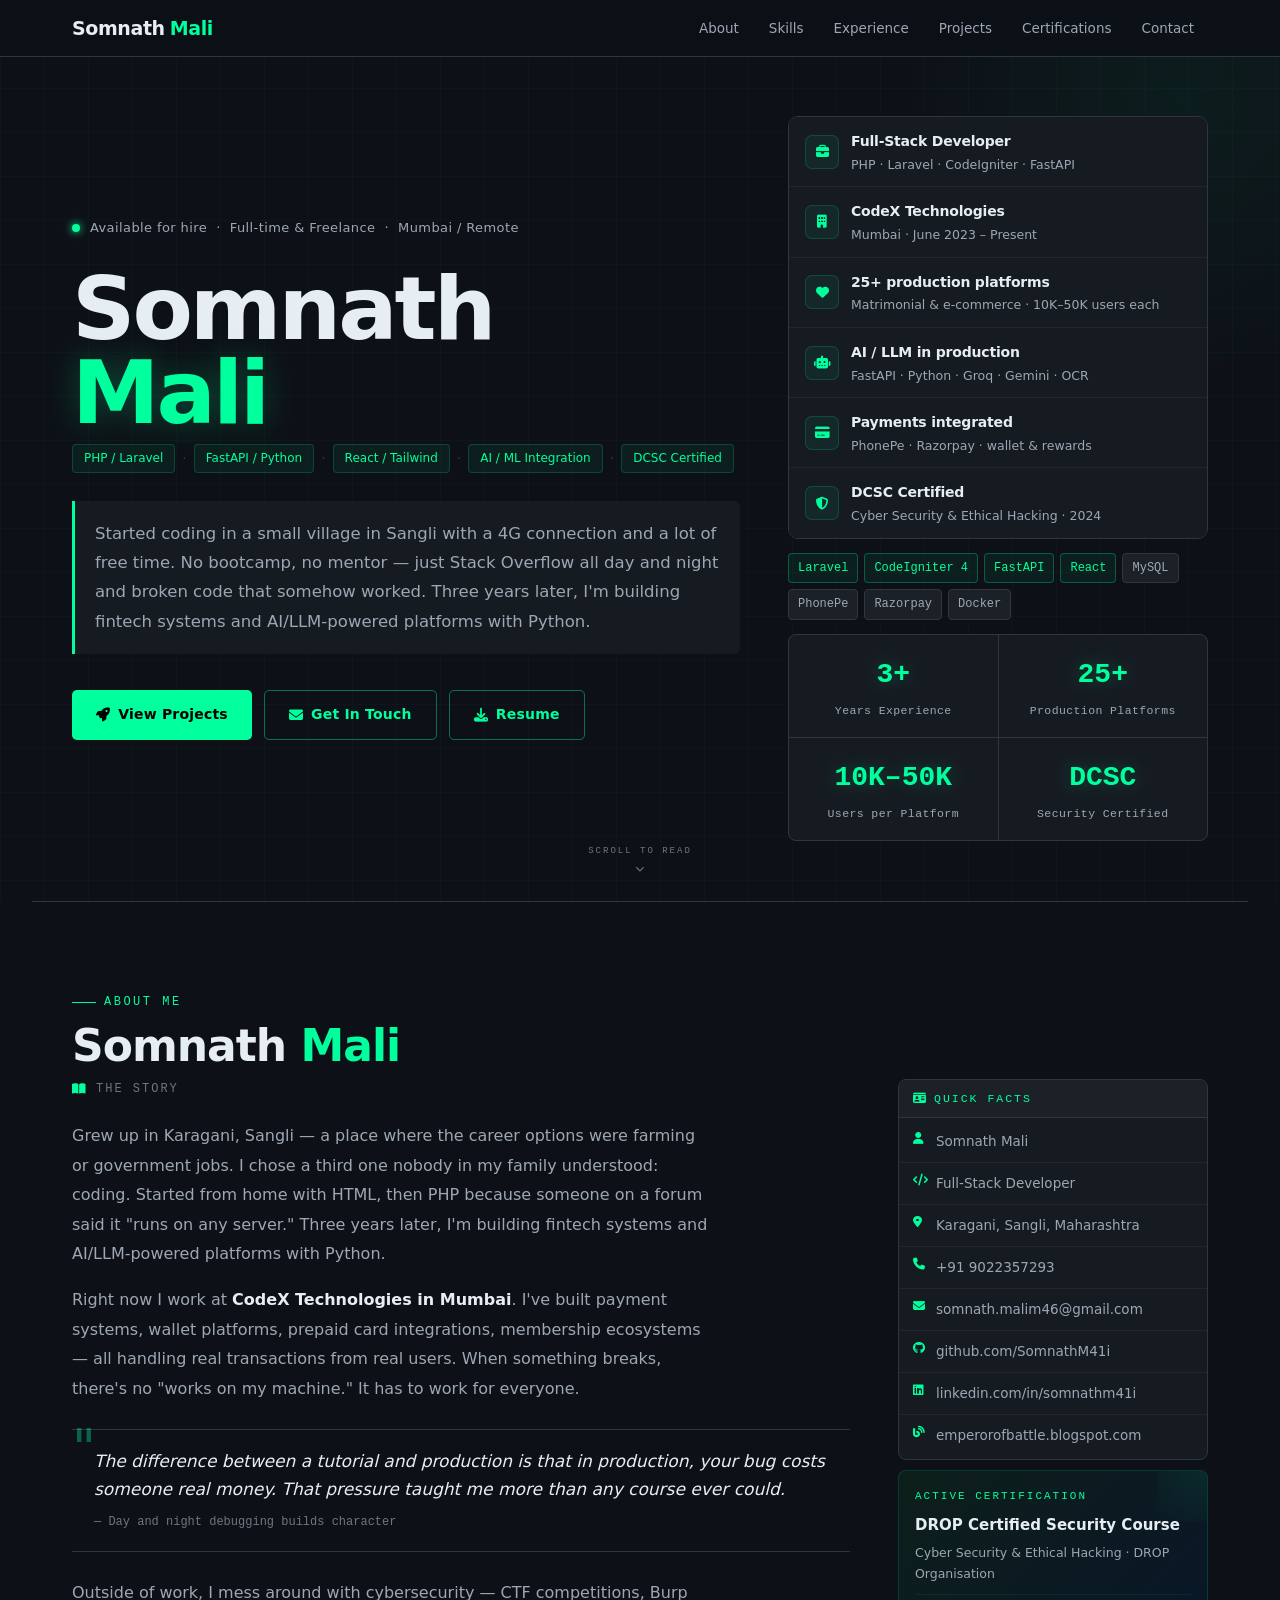
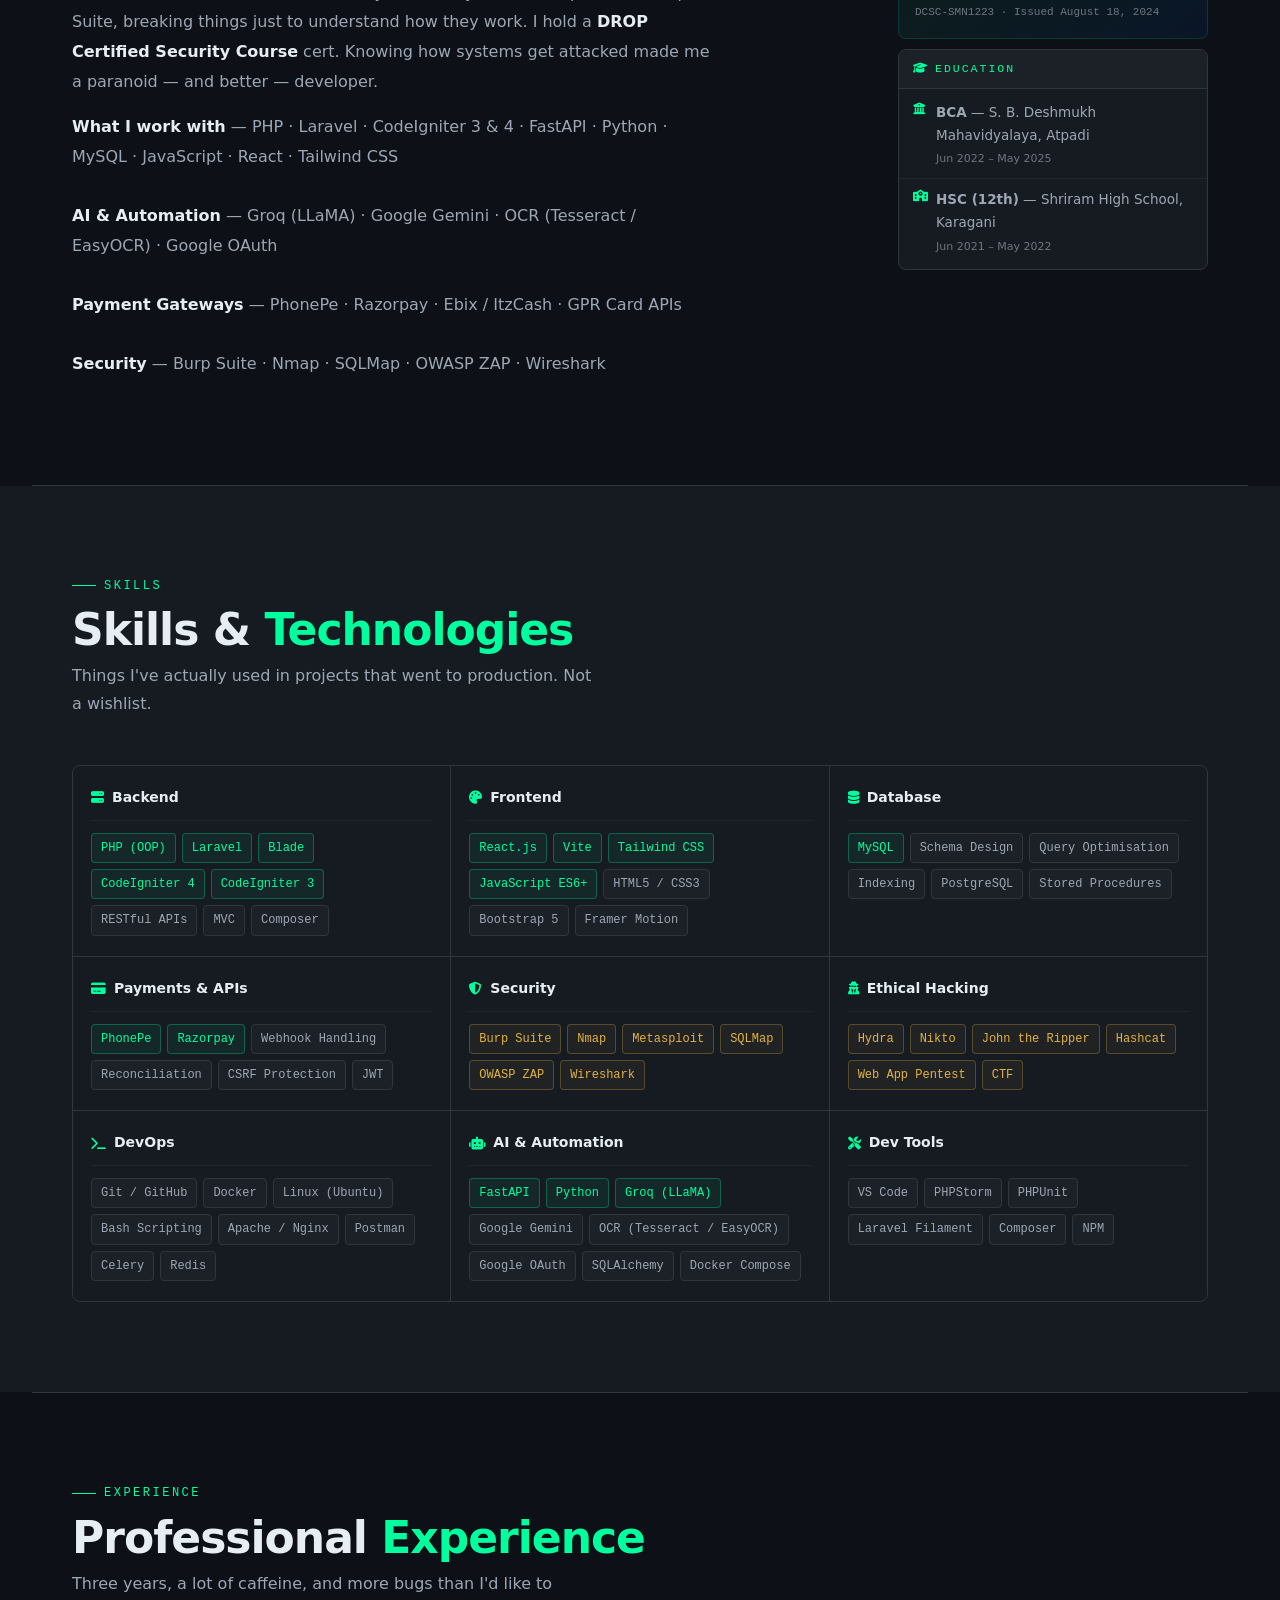
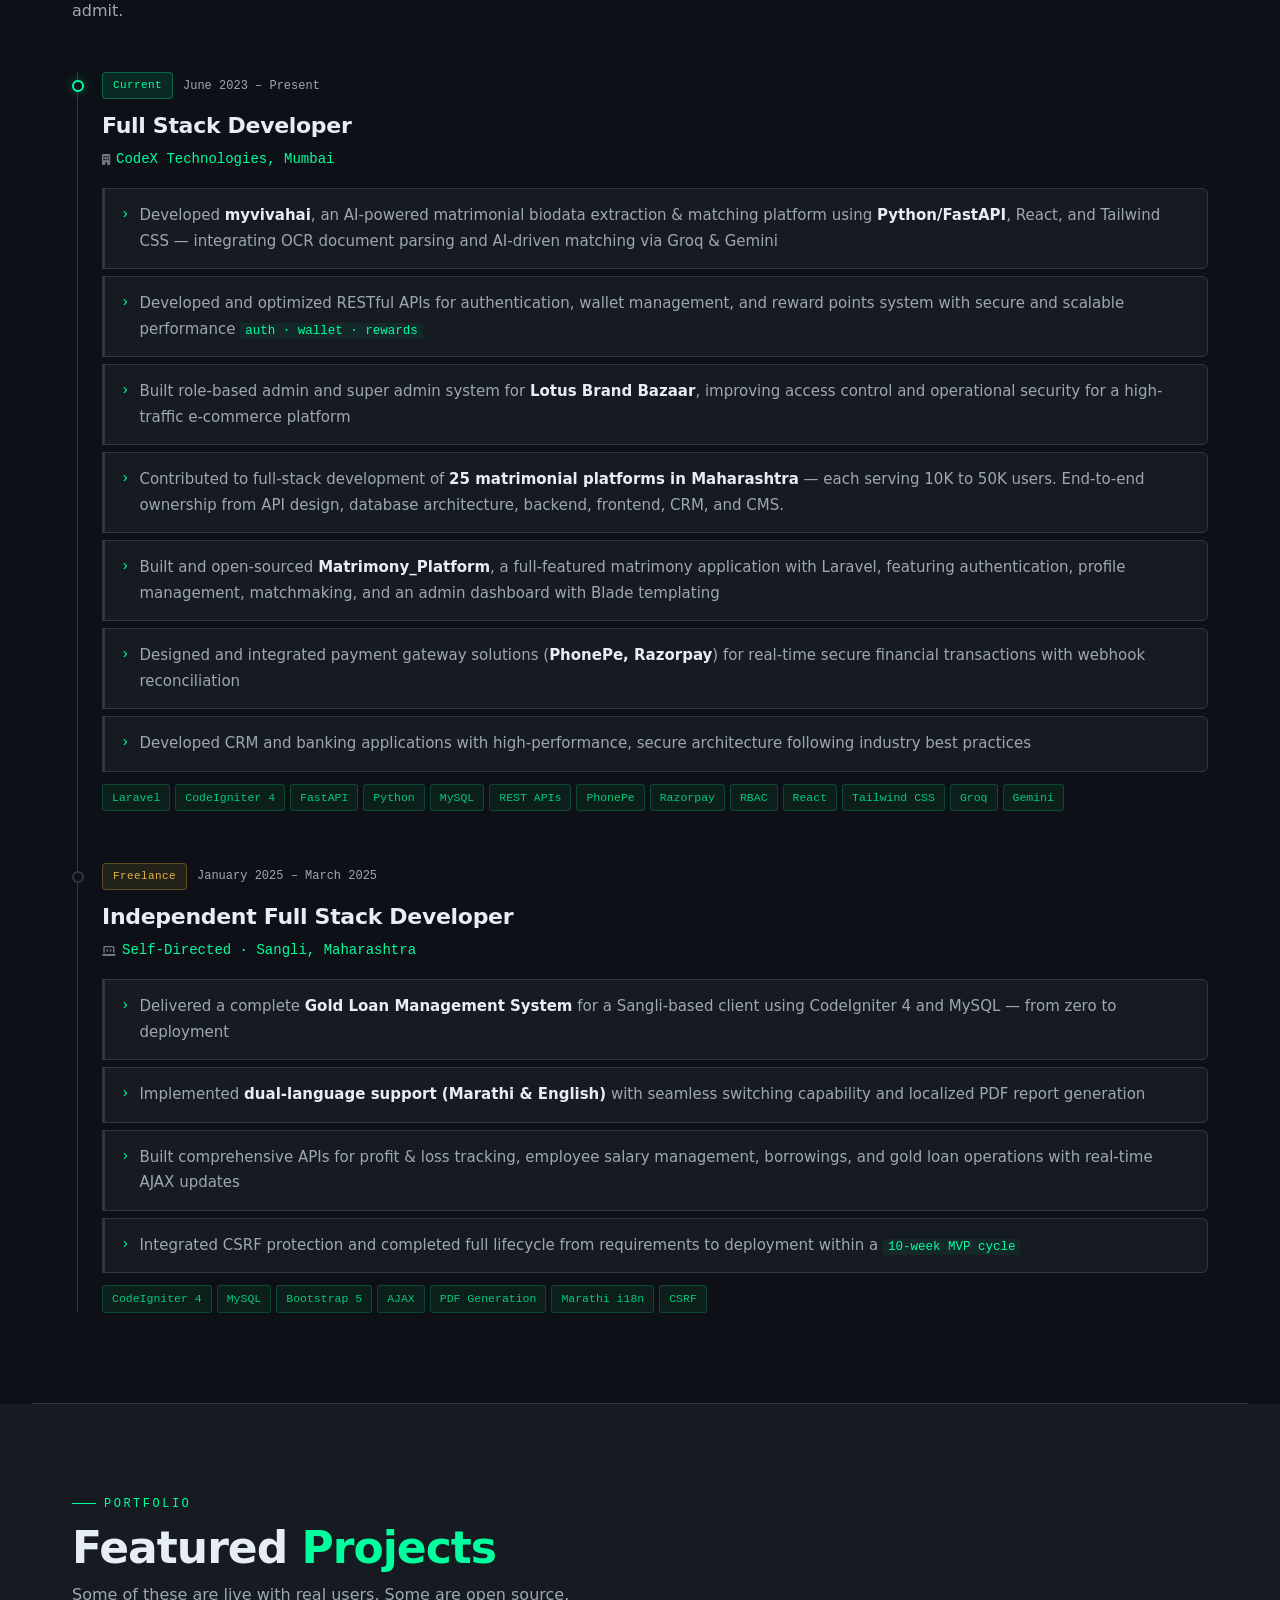
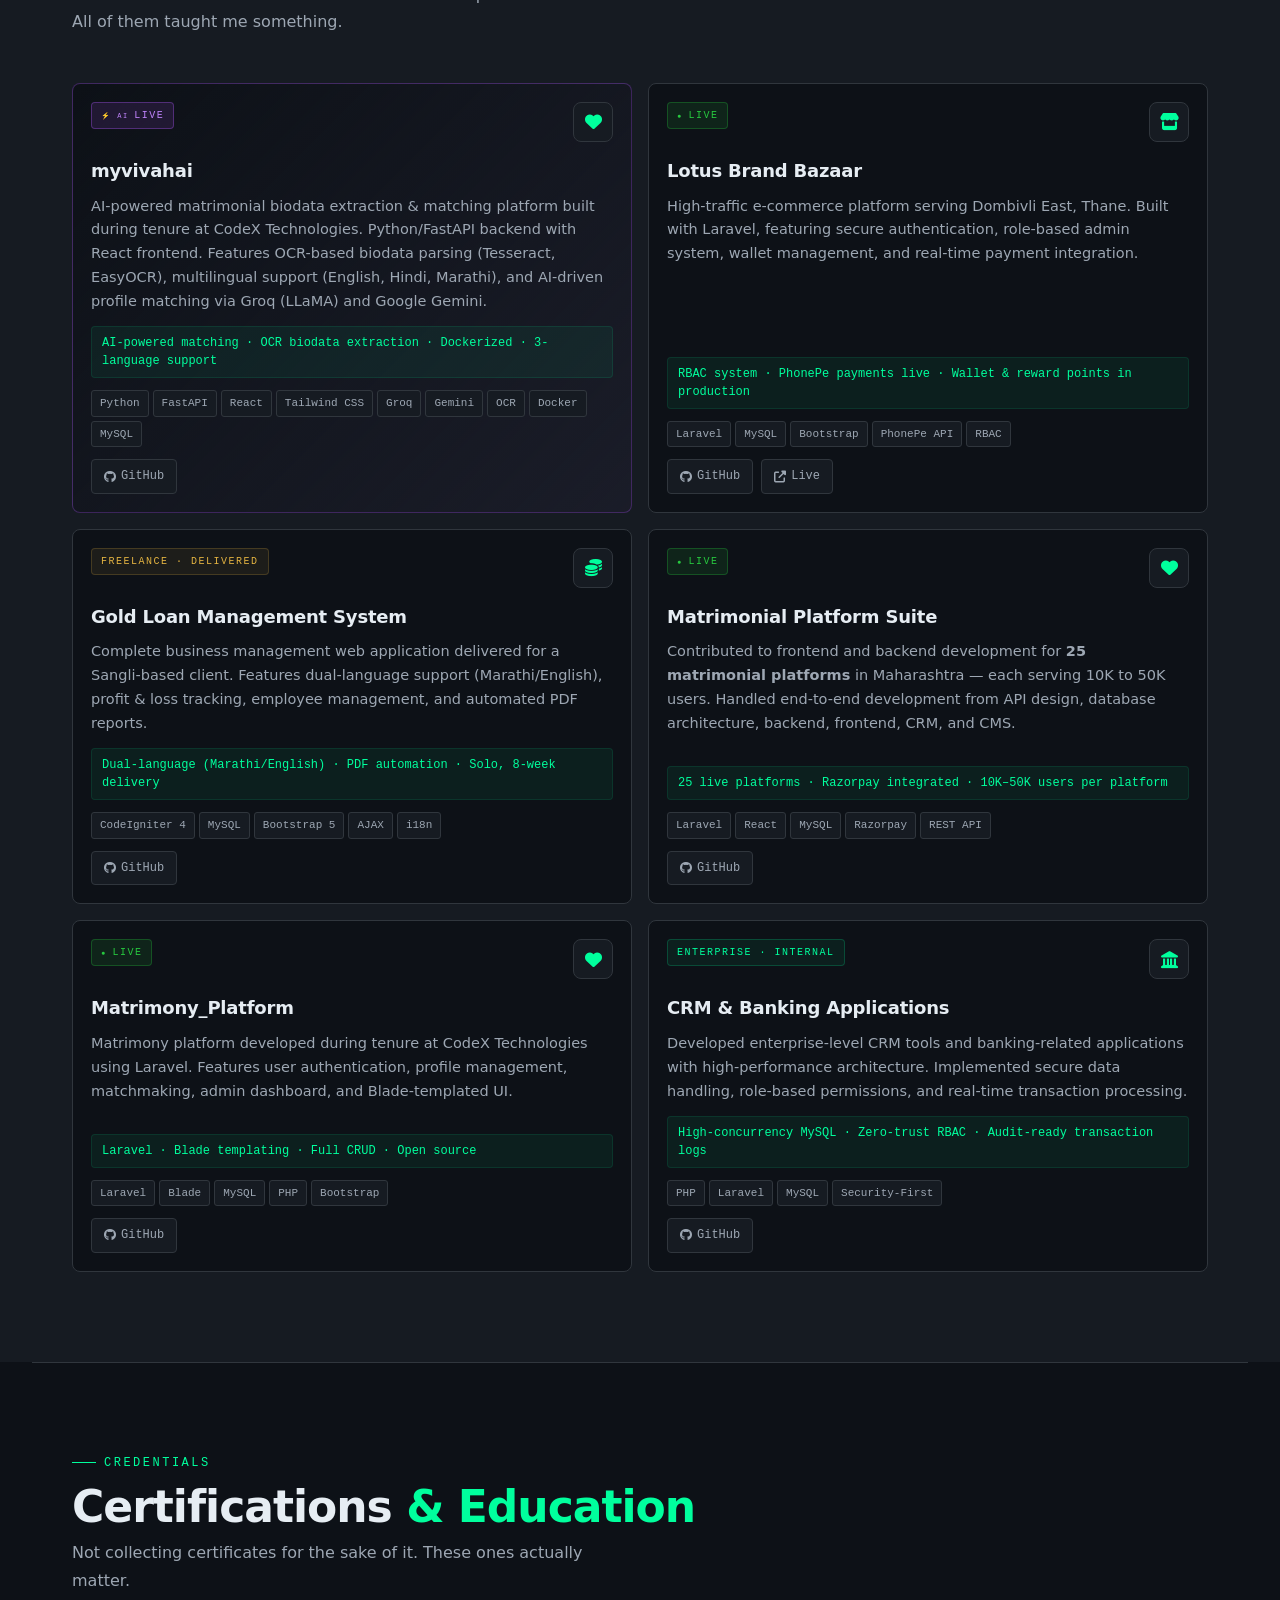
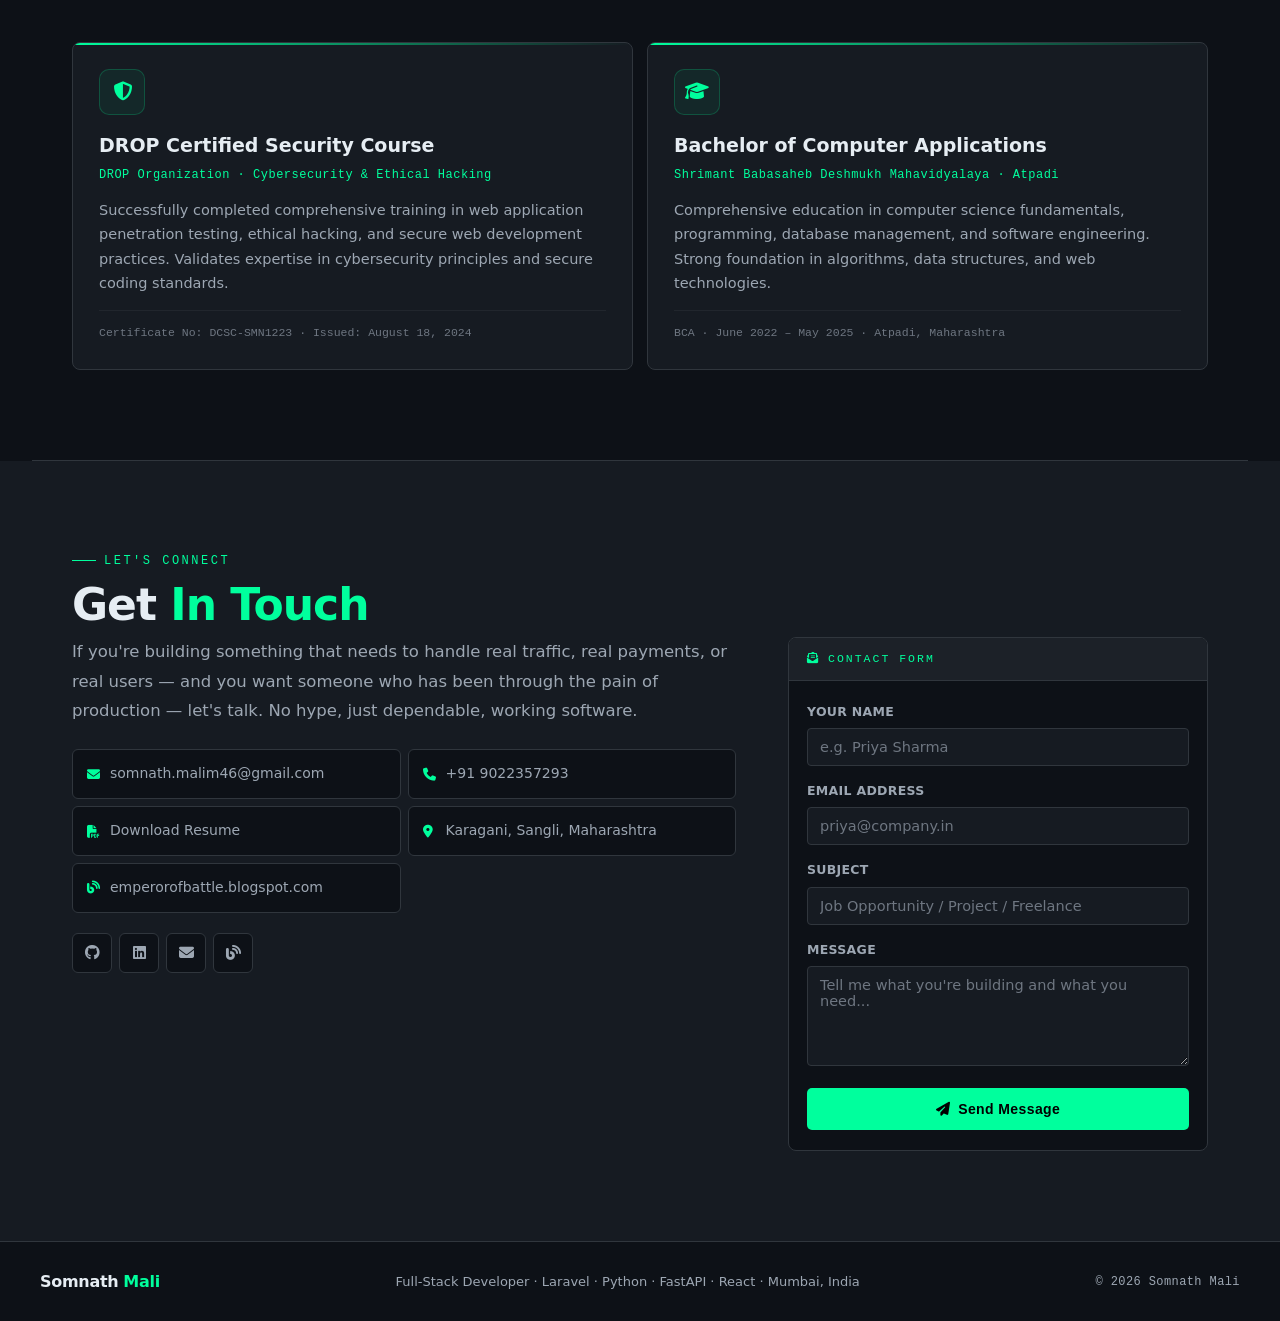
==== index.html @ f93675ff "professional redesign: modern dark portfolio, readable type + contrast, de-terminalized hero, a11y +" ====
<!DOCTYPE html>
<html lang="en">
<head>
<meta charset="UTF-8">
<meta name="viewport" content="width=device-width, initial-scale=1.0">
<script>document.documentElement.classList.add('js');</script>
<title>Somnath Mali | Full Stack Developer</title>
<meta name="theme-color" content="#00ff9d">
<meta name="description" content="Portfolio of Somnath Mali — Full-Stack Developer specializing in PHP, Laravel, CodeIgniter, FastAPI, Python, React, AI/LLM Integration, and Cybersecurity.">
<meta name="keywords" content="Somnath Mali, Full Stack Developer, PHP, Laravel, CodeIgniter, FastAPI, Python, React, Fintech, Cybersecurity">
<meta name="author" content="Somnath Mali">
<link rel="canonical" href="https://somnathm41i-portfolio.vercel.app/">
<link rel="icon" href="data:image/svg+xml,%3Csvg xmlns='http://www.w3.org/2000/svg' viewBox='0 0 100 100'%3E%3Crect width='100' height='100' fill='%2300ff9d'/%3E%3Ctext x='50' y='72' font-family='Courier New,monospace' font-size='62' font-weight='800' text-anchor='middle' fill='%23000'%3ESM%3C/text%3E%3C/svg%3E">
<meta property="og:type" content="website">
<meta property="og:url" content="https://somnathm41i-portfolio.vercel.app/">
<meta property="og:title" content="Somnath Mali — Full-Stack Developer">
<meta property="og:description" content="Full-Stack Developer building production fintech systems, payment platforms, and AI/LLM-powered products. PHP · Laravel · CodeIgniter · FastAPI · React · Cybersecurity (DCSC Certified).">
<meta property="og:image" content="https://somnathm41i-portfolio.vercel.app/og-image.png">
<meta name="twitter:card" content="summary_large_image">
<meta name="twitter:title" content="Somnath Mali — Full-Stack Developer">
<meta name="twitter:description" content="Full-Stack Developer building production fintech systems, payment platforms, and AI/LLM-powered products. PHP · Laravel · CodeIgniter · FastAPI · React · Cybersecurity (DCSC Certified).">
<meta name="twitter:image" content="https://somnathm41i-portfolio.vercel.app/og-image.png">
<link href="https://cdnjs.cloudflare.com/ajax/libs/font-awesome/6.4.0/css/all.min.css" rel="stylesheet">
<link rel="stylesheet" href="css/style.css">
<link rel="stylesheet" href="css/responsive.css">
</head>
<body>

<nav>
  <div class="nav-inner">
    <a class="brand-logo" href="#home">Somnath <span class="brand-accent">Mali</span></a>
    <button class="hamburger" id="hamburger" aria-label="Toggle navigation"><span></span><span></span><span></span></button>
    <ul class="nav-links" id="navLinks">
      <li><a href="#about">About</a></li>
      <li><a href="#skills">Skills</a></li>
      <li><a href="#experience">Experience</a></li>
      <li><a href="#projects">Projects</a></li>
      <li><a href="#certifications">Certifications</a></li>
      <li><a href="#contact">Contact</a></li>
    </ul>
  </div>
</nav>

<section class="hero" id="home">
  <div class="hero-grid">
    <div>
      <div class="hero-status">
        <div class="status-dot"></div>
        <span class="status-text">Available for hire &nbsp;·&nbsp; Full-time & Freelance &nbsp;·&nbsp; Mumbai / Remote</span>
      </div>
      <h1 class="hero-name">
        <span class="first">Somnath</span><br>
        <span class="last">Mali</span>
      </h1>
      <div class="hero-role">
        <span class="tag">PHP / Laravel</span>
        <span class="sep">·</span>
        <span class="tag">FastAPI / Python</span>
        <span class="sep">·</span>
        <span class="tag">React / Tailwind</span>
        <span class="sep">·</span>
        <span class="tag">AI / ML Integration</span>
        <span class="sep">·</span>
        <span class="tag">DCSC Certified</span>
      </div>
      <div class="hero-story">
        Started coding in a small village in Sangli with a 4G connection and a lot of free time. No bootcamp, no mentor — just Stack Overflow all day and night and broken code that somehow worked. Three years later, I'm building fintech systems and AI/LLM-powered platforms with Python.
      </div>
      <div class="hero-btns">
        <a href="#projects" class="btn btn-primary"><i class="fas fa-rocket"></i> View Projects</a>
        <a href="#contact" class="btn btn-ghost"><i class="fas fa-envelope"></i> Get In Touch</a>
        <a href="https://drive.google.com/uc?export=download&id=1_EduZ3cIOUjwapTjxGZnWtc9NSemnKzh" target="_blank" rel="noopener" class="btn btn-ghost"><i class="fas fa-download"></i> Resume</a>
      </div>
    </div>

    <div class="hero-right">
      <div class="hero-dense">
        <div class="profile-card">
          <div class="profile-rows">
            <div class="profile-row"><i class="fas fa-briefcase"></i><div><strong>Full-Stack Developer</strong><span>PHP · Laravel · CodeIgniter · FastAPI</span></div></div>
            <div class="profile-row"><i class="fas fa-building"></i><div><strong>CodeX Technologies</strong><span>Mumbai · June 2023 – Present</span></div></div>
            <div class="profile-row"><i class="fas fa-heart"></i><div><strong>25+ production platforms</strong><span>Matrimonial &amp; e-commerce · 10K–50K users each</span></div></div>
            <div class="profile-row"><i class="fas fa-robot"></i><div><strong>AI / LLM in production</strong><span>FastAPI · Python · Groq · Gemini · OCR</span></div></div>
            <div class="profile-row"><i class="fas fa-credit-card"></i><div><strong>Payments integrated</strong><span>PhonePe · Razorpay · wallet &amp; rewards</span></div></div>
            <div class="profile-row"><i class="fas fa-shield-alt"></i><div><strong>DCSC Certified</strong><span>Cyber Security &amp; Ethical Hacking · 2024</span></div></div>
          </div>
        </div>
        <div class="hero-skills">
          <span class="skill-tag primary">Laravel</span><span class="skill-tag primary">CodeIgniter 4</span><span class="skill-tag primary">FastAPI</span><span class="skill-tag primary">React</span><span class="skill-tag">MySQL</span><span class="skill-tag">PhonePe</span><span class="skill-tag">Razorpay</span><span class="skill-tag">Docker</span>
        </div>
        <div class="hero-stats">
          <div class="hero-stat"><span class="hero-stat-num">3+</span><span class="hero-stat-label">Years Experience</span></div>
          <div class="hero-stat"><span class="hero-stat-num">25+</span><span class="hero-stat-label">Production Platforms</span></div>
          <div class="hero-stat"><span class="hero-stat-num">10K–50K</span><span class="hero-stat-label">Users per Platform</span></div>
          <div class="hero-stat"><span class="hero-stat-num">DCSC</span><span class="hero-stat-label">Security Certified</span></div>
        </div>
      </div>
    </div>
  </div>
  <div class="scroll-cue"><span>scroll to read</span><i class="fas fa-chevron-down"></i></div>
</section>

<div class="section-sep"></div>

<section id="about">
  <div class="section-wrap">
    <div class="section-tag">About Me</div>
    <h2 class="section-title reveal">Somnath <span class="accent">Mali</span></h2>
    <div class="about-grid">
      <div>
        <div class="about-chapter-label reveal"><i class="fas fa-book-open"></i> The Story</div>
        <p class="story-para reveal d1">Grew up in Karagani, Sangli — a place where the career options were farming or government jobs. I chose a third one nobody in my family understood: coding. Started from home with HTML, then PHP because someone on a forum said it "runs on any server." Three years later, I'm building fintech systems and AI/LLM-powered platforms with Python.</p>
        <p class="story-para reveal d1">Right now I work at <strong>CodeX Technologies in Mumbai</strong>. I've built payment systems, wallet platforms, prepaid card integrations, membership ecosystems — all handling real transactions from real users. When something breaks, there's no "works on my machine." It has to work for everyone.</p>
        <div class="pull-quote reveal d2">
          The difference between a tutorial and production is that in production, your bug costs someone real money. That pressure taught me more than any course ever could.
          <cite>— Day and night debugging builds character</cite>
        </div>
        <p class="story-para reveal d2">Outside of work, I mess around with cybersecurity — CTF competitions, Burp Suite, breaking things just to understand how they work. I hold a <strong>DROP Certified Security Course</strong> cert. Knowing how systems get attacked made me a paranoid — and better — developer.</p>
        <p class="story-para reveal d3"><strong>What I work with</strong> — PHP · Laravel · CodeIgniter 3 &amp; 4 · FastAPI · Python · MySQL · JavaScript · React · Tailwind CSS<br><br>
        <strong>AI &amp; Automation</strong> — Groq (LLaMA) · Google Gemini · OCR (Tesseract / EasyOCR) · Google OAuth<br><br>
        <strong>Payment Gateways</strong> — PhonePe · Razorpay · Ebix / ItzCash · GPR Card APIs<br><br>
        <strong>Security</strong> — Burp Suite · Nmap · SQLMap · OWASP ZAP · Wireshark</p>
      </div>
      <div>
        <div class="info-card reveal d1">
          <div class="info-card-head"><i class="fas fa-id-card"></i> Quick Facts</div>
          <div class="info-rows">
            <div class="info-row"><i class="fas fa-user"></i><span>Somnath Mali</span></div>
            <div class="info-row"><i class="fas fa-code"></i><span>Full-Stack Developer</span></div>
            <div class="info-row"><i class="fas fa-map-marker-alt"></i><span>Karagani, Sangli, Maharashtra</span></div>
            <div class="info-row"><i class="fas fa-phone"></i><span>+91 9022357293</span></div>
            <div class="info-row"><i class="fas fa-envelope"></i><a href="mailto:somnath.malim46@gmail.com">somnath.malim46@gmail.com</a></div>
            <div class="info-row"><i class="fab fa-github"></i><a href="https://github.com/SomnathM41i" target="_blank">github.com/SomnathM41i</a></div>
            <div class="info-row"><i class="fab fa-linkedin"></i><a href="https://linkedin.com/in/somnathm41i" target="_blank">linkedin.com/in/somnathm41i</a></div>
            <div class="info-row"><i class="fas fa-blog"></i><a href="https://emperorofbattle.blogspot.com" target="_blank">emperorofbattle.blogspot.com</a></div>
          </div>
        </div>
        <div class="cert-dark reveal d2">
          <div class="cert-dark-label">active certification</div>
          <div class="cert-dark-name">DROP Certified Security Course</div>
          <div class="cert-dark-sub">Cyber Security & Ethical Hacking · DROP Organisation</div>
          <div class="cert-dark-num">DCSC-SMN1223 · Issued August 18, 2024</div>
        </div>
        <div class="info-card reveal d3">
          <div class="info-card-head"><i class="fas fa-graduation-cap"></i> Education</div>
          <div class="info-rows">
            <div class="info-row"><i class="fas fa-university"></i><span><strong>BCA</strong> — S. B. Deshmukh Mahavidyalaya, Atpadi<br><small style="color:var(--text-dim);font-size:11px">Jun 2022 – May 2025</small></span></div>
            <div class="info-row"><i class="fas fa-school"></i><span><strong>HSC (12th)</strong> — Shriram High School, Karagani<br><small style="color:var(--text-dim);font-size:11px">Jun 2021 – May 2022</small></span></div>
          </div>
        </div>
      </div>
    </div>
  </div>
</section>

<div class="section-sep"></div>

<section id="skills">
  <div class="section-wrap">
    <div class="section-tag">Skills</div>
    <h2 class="section-title reveal">Skills &amp; <span class="accent">Technologies</span></h2>
    <p class="section-desc reveal d1">Things I've actually used in projects that went to production. Not a wishlist.</p>
    <div class="skills-grid reveal d2">
      <div class="skill-cat">
        <div class="skill-cat-head"><i class="fas fa-server"></i> Backend</div>
        <div class="skill-tags">
          <span class="skill-tag primary">PHP (OOP)</span><span class="skill-tag primary">Laravel</span><span class="skill-tag primary">Blade</span>
          <span class="skill-tag primary">CodeIgniter 4</span><span class="skill-tag primary">CodeIgniter 3</span>
          <span class="skill-tag">RESTful APIs</span><span class="skill-tag">MVC</span><span class="skill-tag">Composer</span>
        </div>
      </div>
      <div class="skill-cat">
        <div class="skill-cat-head"><i class="fas fa-palette"></i> Frontend</div>
        <div class="skill-tags">
          <span class="skill-tag primary">React.js</span><span class="skill-tag primary">Vite</span>
          <span class="skill-tag primary">Tailwind CSS</span><span class="skill-tag primary">JavaScript ES6+</span>
          <span class="skill-tag">HTML5 / CSS3</span><span class="skill-tag">Bootstrap 5</span><span class="skill-tag">Framer Motion</span>
        </div>
      </div>
      <div class="skill-cat">
        <div class="skill-cat-head"><i class="fas fa-database"></i> Database</div>
        <div class="skill-tags">
          <span class="skill-tag primary">MySQL</span><span class="skill-tag">Schema Design</span>
          <span class="skill-tag">Query Optimisation</span><span class="skill-tag">Indexing</span>
          <span class="skill-tag">PostgreSQL</span><span class="skill-tag">Stored Procedures</span>
        </div>
      </div>
      <div class="skill-cat">
        <div class="skill-cat-head"><i class="fas fa-credit-card"></i> Payments & APIs</div>
        <div class="skill-tags">
          <span class="skill-tag primary">PhonePe</span><span class="skill-tag primary">Razorpay</span>
          <span class="skill-tag">Webhook Handling</span><span class="skill-tag">Reconciliation</span>
          <span class="skill-tag">CSRF Protection</span><span class="skill-tag">JWT</span>
        </div>
      </div>
      <div class="skill-cat">
        <div class="skill-cat-head"><i class="fas fa-shield-alt"></i> Security</div>
        <div class="skill-tags">
          <span class="skill-tag cert">Burp Suite</span><span class="skill-tag cert">Nmap</span>
          <span class="skill-tag cert">Metasploit</span><span class="skill-tag cert">SQLMap</span>
          <span class="skill-tag cert">OWASP ZAP</span><span class="skill-tag cert">Wireshark</span>
        </div>
      </div>
      <div class="skill-cat">
        <div class="skill-cat-head"><i class="fas fa-user-secret"></i> Ethical Hacking</div>
        <div class="skill-tags">
          <span class="skill-tag cert">Hydra</span><span class="skill-tag cert">Nikto</span>
          <span class="skill-tag cert">John the Ripper</span><span class="skill-tag cert">Hashcat</span>
          <span class="skill-tag cert">Web App Pentest</span><span class="skill-tag cert">CTF</span>
        </div>
      </div>
      <div class="skill-cat">
        <div class="skill-cat-head"><i class="fas fa-terminal"></i> DevOps</div>
        <div class="skill-tags">
          <span class="skill-tag">Git / GitHub</span><span class="skill-tag">Docker</span>
          <span class="skill-tag">Linux (Ubuntu)</span><span class="skill-tag">Bash Scripting</span>
          <span class="skill-tag">Apache / Nginx</span><span class="skill-tag">Postman</span>
          <span class="skill-tag">Celery</span><span class="skill-tag">Redis</span>
        </div>
      </div>
      <div class="skill-cat">
        <div class="skill-cat-head"><i class="fas fa-robot"></i> AI &amp; Automation</div>
        <div class="skill-tags">
          <span class="skill-tag primary">FastAPI</span><span class="skill-tag primary">Python</span>
          <span class="skill-tag primary">Groq (LLaMA)</span><span class="skill-tag">Google Gemini</span>
          <span class="skill-tag">OCR (Tesseract / EasyOCR)</span><span class="skill-tag">Google OAuth</span>
          <span class="skill-tag">SQLAlchemy</span><span class="skill-tag">Docker Compose</span>
        </div>
      </div>
      <div class="skill-cat">
        <div class="skill-cat-head"><i class="fas fa-tools"></i> Dev Tools</div>
        <div class="skill-tags">
          <span class="skill-tag">VS Code</span><span class="skill-tag">PHPStorm</span>
          <span class="skill-tag">PHPUnit</span><span class="skill-tag">Laravel Filament</span>
          <span class="skill-tag">Composer</span><span class="skill-tag">NPM</span>
        </div>
      </div>
    </div>
  </div>
</section>

<div class="section-sep"></div>

<section id="experience">
  <div class="section-wrap">
    <div class="section-tag">Experience</div>
    <h2 class="section-title reveal">Professional <span class="accent">Experience</span></h2>
    <p class="section-desc reveal d1">Three years, a lot of caffeine, and more bugs than I'd like to admit.</p>

    <div class="exp-timeline">
      <div class="exp-entry reveal">
        <div class="exp-meta">
          <span class="exp-badge current">Current</span>
          <span class="exp-date">June 2023 – Present</span>
        </div>
        <div class="exp-title">Full Stack Developer</div>
        <div class="exp-company"><i class="fas fa-building"></i> CodeX Technologies, Mumbai</div>
        <div class="exp-items">
          <div class="exp-item"><span class="arrow">›</span><span>Developed <strong>myvivahai</strong>, an AI-powered matrimonial biodata extraction &amp; matching platform using <strong>Python/FastAPI</strong>, React, and Tailwind CSS — integrating OCR document parsing and AI-driven matching via Groq &amp; Gemini</span></div>
          <div class="exp-item"><span class="arrow">›</span><span>Developed and optimized RESTful APIs for authentication, wallet management, and reward points system with secure and scalable performance <span class="code">auth · wallet · rewards</span></span></div>
          <div class="exp-item"><span class="arrow">›</span><span>Built role-based admin and super admin system for <strong>Lotus Brand Bazaar</strong>, improving access control and operational security for a high-traffic e-commerce platform</span></div>
          <div class="exp-item"><span class="arrow">›</span><span>Contributed to full-stack development of <strong>25 matrimonial platforms in Maharashtra</strong> — each serving 10K to 50K users. End-to-end ownership from API design, database architecture, backend, frontend, CRM, and CMS.</span></div>
          <div class="exp-item"><span class="arrow">›</span><span>Built and open-sourced <strong>Matrimony_Platform</strong>, a full-featured matrimony application with Laravel, featuring authentication, profile management, matchmaking, and an admin dashboard with Blade templating</span></div>
          <div class="exp-item"><span class="arrow">›</span><span>Designed and integrated payment gateway solutions (<strong>PhonePe, Razorpay</strong>) for real-time secure financial transactions with webhook reconciliation</span></div>
          <div class="exp-item"><span class="arrow">›</span><span>Developed CRM and banking applications with high-performance, secure architecture following industry best practices</span></div>
        </div>
        <div class="exp-stack">
          <span class="stack-chip">Laravel</span><span class="stack-chip">CodeIgniter 4</span><span class="stack-chip">FastAPI</span><span class="stack-chip">Python</span>
          <span class="stack-chip">MySQL</span><span class="stack-chip">REST APIs</span><span class="stack-chip">PhonePe</span><span class="stack-chip">Razorpay</span>
          <span class="stack-chip">RBAC</span><span class="stack-chip">React</span><span class="stack-chip">Tailwind CSS</span><span class="stack-chip">Groq</span><span class="stack-chip">Gemini</span>
        </div>
      </div>

      <div class="exp-entry past reveal d1">
        <div class="exp-meta">
          <span class="exp-badge freelance">Freelance</span>
          <span class="exp-date">January 2025 – March 2025</span>
        </div>
        <div class="exp-title">Independent Full Stack Developer</div>
        <div class="exp-company"><i class="fas fa-laptop-code"></i> Self-Directed · Sangli, Maharashtra</div>
        <div class="exp-items">
          <div class="exp-item"><span class="arrow">›</span><span>Delivered a complete <strong>Gold Loan Management System</strong> for a Sangli-based client using CodeIgniter 4 and MySQL — from zero to deployment</span></div>
          <div class="exp-item"><span class="arrow">›</span><span>Implemented <strong>dual-language support (Marathi & English)</strong> with seamless switching capability and localized PDF report generation</span></div>
          <div class="exp-item"><span class="arrow">›</span><span>Built comprehensive APIs for profit & loss tracking, employee salary management, borrowings, and gold loan operations with real-time AJAX updates</span></div>
          <div class="exp-item"><span class="arrow">›</span><span>Integrated CSRF protection and completed full lifecycle from requirements to deployment within a <span class="code">10-week MVP cycle</span></span></div>
        </div>
        <div class="exp-stack">
          <span class="stack-chip">CodeIgniter 4</span><span class="stack-chip">MySQL</span>
          <span class="stack-chip">Bootstrap 5</span><span class="stack-chip">AJAX</span>
          <span class="stack-chip">PDF Generation</span><span class="stack-chip">Marathi i18n</span><span class="stack-chip">CSRF</span>
        </div>
      </div>
    </div>
  </div>
</section>

<div class="section-sep"></div>

<section id="projects">
  <div class="section-wrap">
    <div class="section-tag">Portfolio</div>
    <h2 class="section-title reveal">Featured <span class="accent">Projects</span></h2>
    <p class="section-desc reveal d1">Some of these are live with real users. Some are open source. All of them taught me something.</p>
    <div class="projects-grid">
      <div class="project-card ai-project reveal">
        <div class="project-card-top">
          <span class="project-status-badge live">Live</span>
          <div class="project-icon-wrap"><i class="fas fa-heart"></i></div>
        </div>
        <div class="project-body">
          <div class="project-name">myvivahai</div>
          <p class="project-story">AI-powered matrimonial biodata extraction & matching platform built during tenure at CodeX Technologies. Python/FastAPI backend with React frontend. Features OCR-based biodata parsing (Tesseract, EasyOCR), multilingual support (English, Hindi, Marathi), and AI-driven profile matching via Groq (LLaMA) and Google Gemini.</p>
          <div class="project-impact">AI-powered matching · OCR biodata extraction · Dockerized · 3-language support</div>
          <div class="project-tags">
            <span class="project-tag">Python</span><span class="project-tag">FastAPI</span>
            <span class="project-tag">React</span><span class="project-tag">Tailwind CSS</span><span class="project-tag">Groq</span><span class="project-tag">Gemini</span>
            <span class="project-tag">OCR</span><span class="project-tag">Docker</span><span class="project-tag">MySQL</span>
          </div>
          <div class="project-links">
            <a href="https://github.com/SomnathM41i/myvivahai" target="_blank" class="project-link"><i class="fab fa-github"></i> GitHub</a>
          </div>
        </div>
      </div>
      <div class="project-card reveal d1">
        <div class="project-card-top">
          <span class="project-status-badge live">Live</span>
          <div class="project-icon-wrap"><i class="fas fa-store"></i></div>
        </div>
        <div class="project-body">
          <div class="project-name">Lotus Brand Bazaar</div>
          <p class="project-story">High-traffic e-commerce platform serving Dombivli East, Thane. Built with Laravel, featuring secure authentication, role-based admin system, wallet management, and real-time payment integration.</p>
          <div class="project-impact">RBAC system · PhonePe payments live · Wallet & reward points in production</div>
          <div class="project-tags">
            <span class="project-tag">Laravel</span><span class="project-tag">MySQL</span>
            <span class="project-tag">Bootstrap</span><span class="project-tag">PhonePe API</span><span class="project-tag">RBAC</span>
          </div>
          <div class="project-links">
            <a href="https://github.com/SomnathM41i" target="_blank" class="project-link"><i class="fab fa-github"></i> GitHub</a>
            <a href="https://lotusbrandbazaar.com/" target="_blank" rel="noopener" class="project-link"><i class="fas fa-external-link-alt"></i> Live</a>
          </div>
        </div>
      </div>
      <div class="project-card reveal d2">
        <div class="project-card-top">
          <span class="project-status-badge client">Freelance · Delivered</span>
          <div class="project-icon-wrap"><i class="fas fa-coins"></i></div>
        </div>
        <div class="project-body">
          <div class="project-name">Gold Loan Management System</div>
          <p class="project-story">Complete business management web application delivered for a Sangli-based client. Features dual-language support (Marathi/English), profit & loss tracking, employee management, and automated PDF reports.</p>
          <div class="project-impact">Dual-language (Marathi/English) · PDF automation · Solo, 8-week delivery</div>
          <div class="project-tags">
            <span class="project-tag">CodeIgniter 4</span><span class="project-tag">MySQL</span>
            <span class="project-tag">Bootstrap 5</span><span class="project-tag">AJAX</span><span class="project-tag">i18n</span>
          </div>
          <div class="project-links">
            <a href="https://github.com/SomnathM41i" target="_blank" class="project-link"><i class="fab fa-github"></i> GitHub</a>
          </div>
        </div>
      </div>
      <div class="project-card reveal d3">
        <div class="project-card-top">
          <span class="project-status-badge live">Live</span>
          <div class="project-icon-wrap"><i class="fas fa-heart"></i></div>
        </div>
        <div class="project-body">
          <div class="project-name">Matrimonial Platform Suite</div>
          <p class="project-story">Contributed to frontend and backend development for <strong>25 matrimonial platforms</strong> in Maharashtra — each serving 10K to 50K users. Handled end-to-end development from API design, database architecture, backend, frontend, CRM, and CMS.</p>
          <div class="project-impact">25 live platforms · Razorpay integrated · 10K–50K users per platform</div>
          <div class="project-tags">
            <span class="project-tag">Laravel</span><span class="project-tag">React</span>
            <span class="project-tag">MySQL</span><span class="project-tag">Razorpay</span><span class="project-tag">REST API</span>
          </div>
          <div class="project-links">
            <a href="https://github.com/SomnathM41i" target="_blank" class="project-link"><i class="fab fa-github"></i> GitHub</a>
          </div>
        </div>
      </div>
      <div class="project-card reveal d4">
        <div class="project-card-top">
          <span class="project-status-badge live">Live</span>
          <div class="project-icon-wrap"><i class="fas fa-heart"></i></div>
        </div>
        <div class="project-body">
          <div class="project-name">Matrimony_Platform</div>
          <p class="project-story">Matrimony platform developed during tenure at CodeX Technologies using Laravel. Features user authentication, profile management, matchmaking, admin dashboard, and Blade-templated UI.</p>
          <div class="project-impact">Laravel · Blade templating · Full CRUD · Open source</div>
          <div class="project-tags">
            <span class="project-tag">Laravel</span><span class="project-tag">Blade</span>
            <span class="project-tag">MySQL</span><span class="project-tag">PHP</span><span class="project-tag">Bootstrap</span>
          </div>
          <div class="project-links">
            <a href="https://github.com/SomnathM41i/Matrimony_Platform" target="_blank" class="project-link"><i class="fab fa-github"></i> GitHub</a>
          </div>
        </div>
      </div>
      <div class="project-card reveal d5">
        <div class="project-card-top">
          <span class="project-status-badge prod">Enterprise · Internal</span>
          <div class="project-icon-wrap"><i class="fas fa-landmark"></i></div>
        </div>
        <div class="project-body">
          <div class="project-name">CRM & Banking Applications</div>
          <p class="project-story">Developed enterprise-level CRM tools and banking-related applications with high-performance architecture. Implemented secure data handling, role-based permissions, and real-time transaction processing.</p>
          <div class="project-impact">High-concurrency MySQL · Zero-trust RBAC · Audit-ready transaction logs</div>
          <div class="project-tags">
            <span class="project-tag">PHP</span><span class="project-tag">Laravel</span>
            <span class="project-tag">MySQL</span><span class="project-tag">Security-First</span>
          </div>
          <div class="project-links">
            <a href="https://github.com/SomnathM41i" target="_blank" class="project-link"><i class="fab fa-github"></i> GitHub</a>
          </div>
        </div>
      </div>
    </div>
  </div>
</section>

<div class="section-sep"></div>

<section id="certifications">
  <div class="section-wrap">
    <div class="section-tag">Credentials</div>
    <h2 class="section-title reveal">Certifications <span class="accent">&amp; Education</span></h2>
    <p class="section-desc reveal d1">Not collecting certificates for the sake of it. These ones actually matter.</p>
    <div class="cert-grid">
      <div class="cert-block reveal">
        <div class="cert-icon-wrap"><i class="fas fa-shield-alt"></i></div>
        <div class="cert-name">DROP Certified Security Course</div>
        <div class="cert-issuer">DROP Organization · Cybersecurity & Ethical Hacking</div>
        <p class="cert-story">Successfully completed comprehensive training in web application penetration testing, ethical hacking, and secure web development practices. Validates expertise in cybersecurity principles and secure coding standards.</p>
        <div class="cert-id">Certificate No: DCSC-SMN1223 · Issued: August 18, 2024</div>
      </div>
      <div class="cert-block reveal d1">
        <div class="cert-icon-wrap"><i class="fas fa-graduation-cap"></i></div>
        <div class="cert-name">Bachelor of Computer Applications</div>
        <div class="cert-issuer">Shrimant Babasaheb Deshmukh Mahavidyalaya · Atpadi</div>
        <p class="cert-story">Comprehensive education in computer science fundamentals, programming, database management, and software engineering. Strong foundation in algorithms, data structures, and web technologies.</p>
        <div class="cert-id">BCA · June 2022 – May 2025 · Atpadi, Maharashtra</div>
      </div>
    </div>
  </div>
</section>

<div class="section-sep"></div>

<section id="contact">
  <div class="section-wrap">
    <div class="section-tag">Let's Connect</div>
    <h2 class="section-title reveal">Get <span class="accent">In Touch</span></h2>
    <div class="contact-grid">
      <div>
        <p class="contact-story reveal d1">If you're building something that needs to handle real traffic, real payments, or real users — and you want someone who has been through the pain of production — let's talk. No hype, just dependable, working software.</p>
        <div class="contact-channels reveal d2">
          <a href="mailto:somnath.malim46@gmail.com" class="channel-btn"><i class="fas fa-envelope"></i> somnath.malim46@gmail.com</a>
          <a href="tel:+919022357293" class="channel-btn"><i class="fas fa-phone"></i> +91 9022357293</a>
          <a href="https://drive.google.com/uc?export=download&id=1_EduZ3cIOUjwapTjxGZnWtc9NSemnKzh" target="_blank" rel="noopener" class="channel-btn"><i class="fas fa-file-pdf"></i> Download Resume</a>
          <span class="channel-btn"><i class="fas fa-map-marker-alt"></i> Karagani, Sangli, Maharashtra</span>
          <a href="https://emperorofbattle.blogspot.com" target="_blank" class="channel-btn"><i class="fas fa-blog"></i> emperorofbattle.blogspot.com</a>
        </div>
        <div class="social-row reveal d3">
          <a href="https://github.com/SomnathM41i" target="_blank" class="social-btn" title="GitHub"><i class="fab fa-github"></i></a>
          <a href="https://www.linkedin.com/in/somnathm41i/" target="_blank" class="social-btn" title="LinkedIn"><i class="fab fa-linkedin"></i></a>
          <a href="mailto:somnath.malim46@gmail.com" class="social-btn" title="Email"><i class="fas fa-envelope"></i></a>
          <a href="https://emperorofbattle.blogspot.com" target="_blank" class="social-btn" title="Blog"><i class="fas fa-blog"></i></a>
        </div>
      </div>
      <div class="contact-form reveal d2">
        <div class="form-head"><i class="fas fa-envelope-open-text"></i> Contact Form</div>
        <div class="form-body">
          <form id="contactForm">
            <div class="form-group"><label for="fname">Your Name</label><input type="text" id="fname" name="name" required placeholder="e.g. Priya Sharma"></div>
            <div class="form-group"><label for="femail">Email Address</label><input type="email" id="femail" name="email" required placeholder="priya@company.in"></div>
            <div class="form-group"><label for="fsubject">Subject</label><input type="text" id="fsubject" name="subject" required placeholder="Job Opportunity / Project / Freelance"></div>
            <div class="form-group"><label for="fmessage">Message</label><textarea id="fmessage" name="message" required placeholder="Tell me what you're building and what you need..."></textarea></div>
            <button type="submit" class="form-submit"><i class="fas fa-paper-plane"></i> Send Message</button>
            <div class="form-status" id="formStatus"></div>
          </form>
        </div>
      </div>
    </div>
  </div>
</section>

<footer>
  <div class="footer-inner">
    <div class="footer-logo">Somnath <span class="brand-accent">Mali</span></div>
    <div class="footer-tagline">Full-Stack Developer · Laravel · Python · FastAPI · React · Mumbai, India</div>
    <div class="footer-copy">&copy; 2026 Somnath Mali</div>
  </div>
</footer>

<script src="js/script.js"></script>
</body>
</html>
---- css/style.css ----
:root {
  --bg:        #0d1117;
  --bg2:       #161b22;
  --bg3:       #1c2128;
  --green:     #00ff9d;
  --green-dim: #00cc7a;
  --green-glow:rgba(0,255,157,0.15);
  --green-soft:rgba(0,255,157,0.06);
  --border:    #30363d;
  --border2:   #21262d;
  --text:      #e6edf3;
  --text-muted:#9da7b3;
  --text-dim:  #6e7681;
  --red:       #f85149;
  --yellow:    #e3b341;
  --blue:      #58a6ff;
  --font-mono: 'Courier New', Courier, monospace;
  --font-sans: 'Segoe UI', system-ui, -apple-system, sans-serif;
}

*,*::before,*::after{box-sizing:border-box;margin:0;padding:0}
html{scroll-behavior:smooth}
body{font-family:var(--font-sans);background:var(--bg);color:var(--text);overflow-x:hidden;line-height:1.7}
::selection{background:var(--green);color:#000}
a{color:var(--green);text-decoration:none;transition:color .2s}
a:hover{color:#fff}
a:focus-visible,button:focus-visible,input:focus-visible,textarea:focus-visible{outline:2px solid var(--green);outline-offset:2px;border-radius:4px}
::-webkit-scrollbar{width:4px}
::-webkit-scrollbar-track{background:var(--bg)}
::-webkit-scrollbar-thumb{background:var(--border);border-radius:2px}
::-webkit-scrollbar-thumb:hover{background:var(--green)}

/* NAV */
nav{position:fixed;top:0;left:0;right:0;z-index:900;background:rgba(13,17,23,.92);backdrop-filter:blur(12px);border-bottom:1px solid var(--border)}
.nav-inner{max-width:1200px;margin:0 auto;display:flex;align-items:center;justify-content:space-between;padding:0 32px;height:56px}
.brand-logo{font-family:var(--font-sans);font-size:19px;font-weight:800;color:var(--text);letter-spacing:-.4px;display:flex;align-items:center;gap:5px}
.brand-logo .brand-accent{color:var(--green)}
.nav-links{display:flex;list-style:none;gap:2px}
.nav-links a{display:block;padding:7px 14px;font-size:13.5px;font-family:var(--font-sans);color:var(--text-muted);border-radius:4px;transition:all .2s}
.nav-links a:hover,.nav-links a.active{color:var(--green);background:var(--green-soft)}
.hamburger{display:none;flex-direction:column;gap:5px;background:none;border:1px solid var(--border);padding:8px;border-radius:4px;cursor:pointer}
.hamburger span{display:block;width:18px;height:1.5px;background:var(--green);transition:.3s}
.hamburger.open span:nth-child(1){transform:translateY(6.5px) rotate(45deg)}
.hamburger.open span:nth-child(2){opacity:0}
.hamburger.open span:nth-child(3){transform:translateY(-6.5px) rotate(-45deg)}

/* HELPERS */
.section-wrap{max-width:1200px;margin:0 auto;padding:90px 32px}
.section-tag{font-family:var(--font-mono);font-size:12px;letter-spacing:2.5px;text-transform:uppercase;color:var(--green);margin-bottom:10px;display:flex;align-items:center;gap:8px}
.section-tag::before{content:'';display:inline-block;width:24px;height:1px;background:var(--green)}
.section-title{font-size:clamp(28px,4vw,44px);font-weight:700;color:var(--text);letter-spacing:-1px;margin-bottom:8px;line-height:1.1}
.section-title .accent{color:var(--green)}
.section-desc{font-size:16px;color:var(--text-muted);margin-bottom:48px;max-width:520px}
.section-sep{height:1px;background:var(--border);margin:0 32px}

/* PROFILE CARD */
.profile-card{background:var(--bg2);border:1px solid var(--border);border-radius:10px;overflow:hidden}
.profile-rows{display:grid;background:var(--bg)}
.profile-row{background:var(--bg2);display:flex;gap:12px;align-items:center;padding:13px 16px;border-bottom:1px solid var(--border2);transition:background .2s}
.profile-row:last-child{border-bottom:none}
.profile-row:hover{background:var(--bg3)}
.profile-row i{color:var(--green);width:34px;height:34px;display:flex;align-items:center;justify-content:center;background:var(--green-soft);border:1px solid rgba(0,255,157,.16);border-radius:7px;font-size:13px;flex-shrink:0}
.profile-row div{display:flex;flex-direction:column;gap:2px;min-width:0}
.profile-row strong{font-size:14px;font-weight:700;color:var(--text);letter-spacing:-.2px}
.profile-row span{font-size:12.5px;color:var(--text-muted);line-height:1.4}
.hero-skills{display:flex;flex-wrap:wrap;gap:6px;margin-top:14px}
.hero-skills .skill-tag{font-size:12px}

/* HERO */
.hero{min-height:100vh;padding-top:56px;display:flex;align-items:center;position:relative;overflow:hidden}
.hero::before{content:'';position:absolute;inset:0;background-image:linear-gradient(rgba(0,255,157,.025) 1px,transparent 1px),linear-gradient(90deg,rgba(0,255,157,.025) 1px,transparent 1px);background-size:44px 44px;pointer-events:none}
.hero::after{content:'';position:absolute;top:-200px;right:-200px;width:600px;height:600px;background:radial-gradient(ellipse,rgba(0,255,157,.05) 0%,transparent 65%);pointer-events:none}
.hero-grid{max-width:1200px;margin:0 auto;padding:60px 32px;display:grid;grid-template-columns:1fr 420px;gap:48px;align-items:center;position:relative;z-index:1}
.hero-status{display:flex;align-items:center;gap:10px;margin-bottom:28px}
.status-dot{width:8px;height:8px;border-radius:50%;background:var(--green);box-shadow:0 0 8px var(--green);animation:pulse 2s ease-in-out infinite}
@keyframes pulse{0%,100%{box-shadow:0 0 8px var(--green)}50%{box-shadow:0 0 18px var(--green),0 0 28px var(--green-glow)}}
.status-text{font-size:13px;color:var(--text-muted);letter-spacing:.4px}
.hero-name{font-size:clamp(52px,8vw,88px);font-weight:800;line-height:.95;letter-spacing:-3px;margin-bottom:10px}
.hero-name .first{color:var(--text)}.hero-name .last{color:var(--green);text-shadow:0 0 32px rgba(0,255,157,.25)}
.hero-role{font-size:14px;color:var(--text-muted);margin-bottom:28px;display:flex;align-items:center;gap:7px;flex-wrap:wrap}
.hero-role .sep{color:var(--border)}
.hero-role .tag{background:var(--green-soft);border:1px solid rgba(0,255,157,.18);color:var(--green);padding:3px 11px;border-radius:4px;font-size:12px}
.hero-story{font-size:16.5px;line-height:1.78;color:var(--text-muted);margin-bottom:36px;padding:18px 20px;background:var(--bg2);border-left:3px solid var(--green);border-radius:0 6px 6px 0}
.hero-story strong{color:var(--text)}.hero-story .hl{color:var(--green)}
.hero-btns{display:flex;gap:12px;flex-wrap:wrap}
.btn{display:inline-flex;align-items:center;gap:8px;padding:12px 24px;font-size:14px;font-weight:600;letter-spacing:.2px;border-radius:5px;transition:all .2s;border:none;text-decoration:none;cursor:pointer}
.btn-primary{background:var(--green);color:#000}
.btn-primary:hover{background:#fff;color:#000;box-shadow:0 0 22px rgba(0,255,157,.4)}
.btn-ghost{background:transparent;color:var(--green);border:1px solid rgba(0,255,157,.4)}
.btn-ghost:hover{background:var(--green-soft);border-color:var(--green);color:var(--green)}
.hero-stats{display:grid;grid-template-columns:repeat(2,1fr);gap:1px;background:var(--border);border:1px solid var(--border);border-radius:8px;overflow:hidden;margin-top:14px}
.hero-stat{background:var(--bg2);padding:16px;text-align:center;transition:background .2s}
.hero-stat:hover{background:var(--bg3)}
.hero-stat-num{display:block;font-size:28px;font-weight:800;color:var(--green);font-family:var(--font-mono);text-shadow:0 0 18px rgba(0,255,157,.25)}
.hero-stat-label{display:block;font-size:11.5px;color:var(--text-muted);font-family:var(--font-mono);margin-top:3px;letter-spacing:.4px}
.scroll-cue{position:absolute;bottom:28px;left:50%;transform:translateX(-50%);display:flex;flex-direction:column;align-items:center;gap:5px;font-family:var(--font-mono);font-size:9px;letter-spacing:2px;color:var(--text-dim);text-transform:uppercase;animation:scue 2.5s ease-in-out infinite}
@keyframes scue{0%,100%{transform:translateX(-50%) translateY(0)}50%{transform:translateX(-50%) translateY(8px)}}

/* ABOUT */
#about{background:var(--bg)}
.about-grid{display:grid;grid-template-columns:1fr 310px;gap:48px;align-items:start}
.about-chapter-label{font-family:var(--font-mono);font-size:12px;letter-spacing:2px;color:var(--text-dim);text-transform:uppercase;margin-bottom:22px;display:flex;align-items:center;gap:8px}
.about-chapter-label i{color:var(--green)}
.story-para{font-size:16px;line-height:1.85;color:var(--text-muted);margin-bottom:16px;max-width:640px}
.story-para strong{color:var(--text)}.story-para .hl{color:var(--green);font-family:var(--font-mono);font-size:14px}
.pull-quote{border-top:1px solid var(--border);border-bottom:1px solid var(--border);padding:18px 0 18px 22px;margin:26px 0;font-size:17px;font-style:italic;line-height:1.62;color:var(--text);position:relative}
.pull-quote::before{content:'"';position:absolute;left:0;top:-8px;font-size:52px;color:var(--green);line-height:1;font-style:normal;opacity:.35}
.pull-quote cite{display:block;font-style:normal;font-size:12px;font-family:var(--font-mono);color:var(--text-dim);margin-top:10px}
.info-card{background:var(--bg2);border:1px solid var(--border);border-radius:8px;overflow:hidden;margin-bottom:10px}
.info-card-head{background:var(--bg3);padding:9px 14px;font-family:var(--font-mono);font-size:11.5px;letter-spacing:2px;color:var(--green);text-transform:uppercase;border-bottom:1px solid var(--border);display:flex;align-items:center;gap:6px}
.info-rows{padding:3px 0}
.info-row{display:flex;gap:10px;align-items:flex-start;padding:9px 14px;border-bottom:1px solid var(--border2);font-size:13.5px;color:var(--text-muted);transition:background .15s}
.info-row:last-child{border-bottom:none}.info-row:hover{background:var(--bg3)}
.info-row i{color:var(--green);width:13px;flex-shrink:0;margin-top:2px;font-size:12px}
.info-row a{color:var(--text-muted)}.info-row a:hover{color:var(--green)}
.cert-dark{background:linear-gradient(135deg,#0d1f1a,#0a1628);border:1px solid rgba(0,255,157,.14);border-radius:8px;padding:16px;margin-bottom:10px;position:relative;overflow:hidden}
.cert-dark::before{content:'';position:absolute;top:-40px;right:-40px;width:90px;height:90px;background:radial-gradient(circle,rgba(0,255,157,.07),transparent);pointer-events:none}
.cert-dark-label{font-family:var(--font-mono);font-size:11px;letter-spacing:2px;color:var(--green);text-transform:uppercase;margin-bottom:8px}
.cert-dark-name{font-size:15px;font-weight:700;color:var(--text);margin-bottom:3px}
.cert-dark-sub{font-size:12.5px;color:var(--text-muted)}
.cert-dark-num{font-family:var(--font-mono);font-size:11px;color:var(--text-dim);margin-top:10px;padding-top:8px;border-top:1px solid rgba(0,255,157,.08)}

/* SKILLS */
#skills{background:var(--bg2)}
.skills-grid{display:grid;grid-template-columns:repeat(3,1fr);gap:1px;background:var(--border);border:1px solid var(--border);border-radius:8px;overflow:hidden}
.skill-cat{background:var(--bg2);padding:20px 18px;transition:background .2s}
.skill-cat:hover{background:var(--bg3)}
.skill-cat-head{display:flex;align-items:center;gap:8px;font-size:14px;font-weight:700;color:var(--text);margin-bottom:12px;padding-bottom:10px;border-bottom:1px solid var(--border2)}
.skill-cat-head i{color:var(--green);font-size:13px}
.skill-tags{display:flex;flex-wrap:wrap;gap:6px}
.skill-tag{font-family:var(--font-mono);font-size:12px;padding:4px 9px;background:var(--bg3);border:1px solid var(--border);color:var(--text-muted);border-radius:4px;transition:all .15s}
.skill-tag:hover{border-color:var(--green);color:var(--green);background:var(--green-soft)}
.skill-tag.primary{border-color:rgba(0,255,157,.28);color:var(--green);background:var(--green-soft)}
.skill-tag.cert{border-color:rgba(227,179,65,.28);color:var(--yellow);background:rgba(227,179,65,.05)}

/* EXPERIENCE */
#experience{background:var(--bg)}
.exp-timeline{position:relative;padding-left:30px}
.exp-timeline::before{content:'';position:absolute;left:5px;top:0;bottom:0;width:1px;background:var(--border)}
.exp-entry{position:relative;margin-bottom:52px}
.exp-entry:last-child{margin-bottom:0}
.exp-entry::before{content:'';position:absolute;left:-30px;top:8px;width:12px;height:12px;border-radius:50%;background:var(--bg);border:2px solid var(--green);box-shadow:0 0 10px rgba(0,255,157,.3)}
.exp-entry.past::before{border-color:var(--border);box-shadow:none}
.exp-meta{display:flex;align-items:center;gap:10px;flex-wrap:wrap;margin-bottom:8px}
.exp-badge{font-family:var(--font-mono);font-size:11px;padding:3px 10px;border-radius:4px;letter-spacing:.4px}
.exp-badge.current{background:rgba(0,255,157,.1);border:1px solid rgba(0,255,157,.3);color:var(--green)}
.exp-badge.freelance{background:rgba(227,179,65,.1);border:1px solid rgba(227,179,65,.3);color:var(--yellow)}
.exp-date{font-family:var(--font-mono);font-size:12px;color:var(--text-muted)}
.exp-title{font-size:22px;font-weight:700;color:var(--text);letter-spacing:-.3px;margin-bottom:4px}
.exp-company{font-size:14px;color:var(--green);font-family:var(--font-mono);margin-bottom:16px;display:flex;align-items:center;gap:6px}
.exp-company i{font-size:11px;color:var(--text-dim)}
.exp-items{display:grid;gap:7px}
.exp-item{background:var(--bg2);border:1px solid var(--border);border-left:3px solid var(--border);border-radius:0 6px 6px 0;padding:14px 16px;font-size:15px;color:var(--text-muted);line-height:1.7;transition:border-color .2s,background .2s;display:flex;gap:10px}
.exp-item:hover{border-left-color:var(--green);background:var(--bg3)}
.exp-item .arrow{color:var(--green);flex-shrink:0;font-family:var(--font-mono);font-size:14px}
.exp-item strong{color:var(--text)}
.exp-item .code{font-family:var(--font-mono);font-size:12.5px;color:var(--green);background:var(--green-soft);padding:1px 5px;border-radius:2px}
.exp-stack{display:flex;flex-wrap:wrap;gap:5px;margin-top:12px}
.stack-chip{font-family:var(--font-mono);font-size:11.5px;padding:3px 9px;background:#0d1f1a;border:1px solid rgba(0,255,157,.18);color:var(--green-dim);border-radius:3px}

/* PROJECTS */
#projects{background:var(--bg2)}
.projects-grid{display:grid;grid-template-columns:repeat(2,1fr);gap:16px}
.project-card{background:var(--bg);border:1px solid var(--border);border-radius:8px;overflow:hidden;transition:border-color .2s,transform .2s,box-shadow .2s;display:flex;flex-direction:column}
.project-card:hover{border-color:var(--green);transform:translateY(-3px);box-shadow:0 8px 30px rgba(0,255,157,.07)}
.project-card.ai-project{border-color:rgba(168,85,247,.3);background:linear-gradient(135deg,var(--bg),rgba(168,85,247,.03))}
.project-card.ai-project:hover{border-color:#a855f7;box-shadow:0 8px 40px rgba(168,85,247,.15),0 0 60px rgba(168,85,247,.05);transform:translateY(-3px)}
.project-card.ai-project .project-status-badge.live{background:rgba(168,85,247,.12);border-color:rgba(168,85,247,.35);color:#c084fc}
.project-card.ai-project .project-status-badge.live::before{content:'⚡ AI ';font-size:7px}
.project-card-top{padding:18px 18px 0;display:flex;justify-content:space-between;align-items:flex-start}
.project-status-badge{font-family:var(--font-mono);font-size:10px;letter-spacing:1.5px;text-transform:uppercase;padding:4px 9px;border-radius:4px}
.project-status-badge.live{background:rgba(39,201,63,.1);border:1px solid rgba(39,201,63,.28);color:#27c93f}
.project-status-badge.live::before{content:'● ';font-size:7px}
.project-status-badge.prod{background:var(--green-soft);border:1px solid rgba(0,255,157,.2);color:var(--green)}
.project-status-badge.client{background:rgba(227,179,65,.08);border:1px solid rgba(227,179,65,.2);color:var(--yellow)}
.project-icon-wrap{width:40px;height:40px;background:var(--bg2);border:1px solid var(--border);border-radius:8px;display:flex;align-items:center;justify-content:center;color:var(--green);font-size:17px;flex-shrink:0}
.project-body{padding:14px 18px 18px;flex:1;display:flex;flex-direction:column}
.project-name{font-size:18px;font-weight:700;color:var(--text);margin-bottom:8px;letter-spacing:-.2px}
.project-story{font-size:14.5px;line-height:1.65;color:var(--text-muted);margin-bottom:12px;flex:1}
.project-impact{font-family:var(--font-mono);font-size:12px;color:var(--green);background:var(--green-soft);border:1px solid rgba(0,255,157,.1);border-radius:4px;padding:7px 10px;margin-bottom:12px;line-height:1.5}
.project-tags{display:flex;flex-wrap:wrap;gap:4px;margin-bottom:12px}
.project-tag{font-family:var(--font-mono);font-size:11px;padding:3px 8px;background:var(--bg2);border:1px solid var(--border);color:var(--text-muted);border-radius:3px}
.project-links{display:flex;gap:8px}
.project-link{font-family:var(--font-mono);font-size:12px;color:var(--text-muted);display:flex;align-items:center;gap:5px;padding:6px 12px;background:var(--bg2);border:1px solid var(--border);border-radius:4px;transition:all .15s;text-decoration:none}
.project-link:hover{color:var(--green);border-color:var(--green);background:var(--green-soft)}

/* CERTIFICATIONS */
#certifications{background:var(--bg)}
.cert-grid{display:grid;grid-template-columns:repeat(2,1fr);gap:14px}
.cert-block{background:var(--bg2);border:1px solid var(--border);border-radius:8px;padding:26px;transition:border-color .2s,box-shadow .2s;position:relative;overflow:hidden}
.cert-block::before{content:'';position:absolute;top:0;left:0;right:0;height:2px;background:linear-gradient(90deg,var(--green),transparent)}
.cert-block:hover{border-color:rgba(0,255,157,.3);box-shadow:0 0 24px rgba(0,255,157,.05)}
.cert-icon-wrap{width:46px;height:46px;background:var(--green-soft);border:1px solid rgba(0,255,157,.2);border-radius:10px;display:flex;align-items:center;justify-content:center;color:var(--green);font-size:19px;margin-bottom:14px}
.cert-name{font-size:19px;font-weight:700;color:var(--text);margin-bottom:4px}
.cert-issuer{font-family:var(--font-mono);font-size:12px;color:var(--green);margin-bottom:12px;letter-spacing:.5px}
.cert-story{font-size:14.5px;line-height:1.7;color:var(--text-muted);margin-bottom:14px}
.cert-id{font-family:var(--font-mono);font-size:11.5px;color:var(--text-dim);padding-top:12px;border-top:1px solid var(--border2)}

/* CONTACT */
#contact{background:var(--bg2)}
.contact-grid{display:grid;grid-template-columns:1fr 420px;gap:52px;align-items:start}
.contact-story{font-size:16.5px;line-height:1.78;color:var(--text-muted);margin-bottom:24px}
.contact-story strong{color:var(--text)}.contact-story .hl{color:var(--green)}
.contact-channels{display:grid;grid-template-columns:1fr 1fr;gap:7px;margin-bottom:20px}
.channel-btn{display:flex;align-items:center;gap:10px;background:var(--bg);border:1px solid var(--border);border-radius:6px;padding:12px 14px;font-size:14px;color:var(--text-muted);text-decoration:none;transition:all .2s}
.channel-btn:hover{border-color:var(--green);color:var(--green);background:var(--green-soft)}
.channel-btn i{color:var(--green);width:13px;font-size:13px;flex-shrink:0}
.social-row{display:flex;gap:7px;margin-top:4px}
.social-btn{width:40px;height:40px;background:var(--bg);border:1px solid var(--border);border-radius:6px;display:flex;align-items:center;justify-content:center;color:var(--text-muted);font-size:15px;transition:all .2s;text-decoration:none}
.social-btn:hover{border-color:var(--green);color:var(--green);background:var(--green-soft);box-shadow:0 0 12px rgba(0,255,157,.12)}
.contact-form{background:var(--bg);border:1px solid var(--border);border-radius:8px;overflow:hidden}
.form-head{background:var(--bg3);padding:11px 18px;font-family:var(--font-mono);font-size:11.5px;letter-spacing:2px;color:var(--green);text-transform:uppercase;border-bottom:1px solid var(--border);display:flex;align-items:center;gap:7px}
.form-body{padding:20px 18px}
.form-group{margin-bottom:14px}
.form-group label{display:block;font-size:12.5px;font-weight:600;letter-spacing:.3px;text-transform:uppercase;color:var(--text-muted);margin-bottom:6px}
.form-group input,.form-group textarea{width:100%;background:var(--bg2);border:1px solid var(--border);border-radius:4px;padding:10px 12px;font-size:14.5px;font-family:var(--font-sans);color:var(--text);outline:none;transition:border-color .2s,box-shadow .2s}
.form-group input:focus,.form-group textarea:focus{border-color:var(--green);box-shadow:0 0 0 3px rgba(0,255,157,.07)}
.form-group input::placeholder,.form-group textarea::placeholder{color:var(--text-dim)}
.form-group textarea{resize:vertical;min-height:100px}
.form-submit{width:100%;background:var(--green);color:#000;border:none;border-radius:5px;padding:13px;font-size:14px;font-weight:700;letter-spacing:.4px;cursor:pointer;transition:all .2s;display:flex;align-items:center;justify-content:center;gap:8px}
.form-submit:hover{background:#fff;box-shadow:0 0 20px rgba(0,255,157,.3)}
.form-status{margin-top:12px;padding:10px 12px;border-radius:4px;font-size:13px;display:none}
.form-status.success{display:block;background:rgba(39,201,63,.1);border:1px solid rgba(39,201,63,.28);color:#27c93f}
.form-status.error{display:block;background:rgba(248,81,73,.1);border:1px solid rgba(248,81,73,.28);color:var(--red)}

/* FOOTER */
footer{background:var(--bg);border-top:1px solid var(--border);padding:26px 32px}
.footer-inner{max-width:1200px;margin:0 auto;display:flex;justify-content:space-between;align-items:center;flex-wrap:wrap;gap:12px}
.footer-logo{font-size:16px;font-weight:800;color:var(--text);letter-spacing:-.3px;display:flex;align-items:center;gap:5px}
.footer-logo .brand-accent{color:var(--green)}
.footer-tagline{font-size:13px;color:var(--text-muted)}
.footer-copy{font-family:var(--font-mono);font-size:12px;color:var(--text-muted);letter-spacing:.4px}

/* REVEAL */
.reveal{transition:opacity .65s ease,transform .65s ease}
.js .reveal{opacity:0;transform:translateY(22px)}
.reveal.visible{opacity:1;transform:none}
.d1{transition-delay:.1s}.d2{transition-delay:.2s}.d3{transition-delay:.3s}.d4{transition-delay:.4s}.d5{transition-delay:.5s}
---- css/responsive.css ----
@media(max-width:960px){
  .hero-grid{grid-template-columns:1fr;gap:32px;padding:40px 24px}
  .about-grid{grid-template-columns:1fr;gap:32px}
  .skills-grid{grid-template-columns:repeat(2,1fr)}
  .projects-grid{grid-template-columns:1fr}
  .cert-grid{grid-template-columns:1fr}
  .contact-grid{grid-template-columns:1fr;gap:32px}
  .contact-channels{grid-template-columns:1fr}
  .section-wrap{padding:70px 24px}
  .hamburger{display:flex}
  .nav-links{display:none;position:fixed;top:56px;left:0;right:0;bottom:0;background:rgba(13,17,23,.98);backdrop-filter:blur(12px);flex-direction:column;padding:28px 24px;gap:3px;z-index:899}
  .nav-links.open{display:flex}
  .nav-links a{font-size:15px;padding:12px 16px;border-radius:6px}
  .hero{min-height:auto;padding:80px 0 40px}
  .hero-dense{display:grid;gap:14px;max-width:480px;margin:0 auto}
  .scroll-cue{display:none}
}

@media(max-width:580px){
  .hero-grid{padding:24px 16px;gap:24px}
  .hero-stats{grid-template-columns:repeat(2,1fr)}
  .hero-stat{padding:12px}
  .hero-stat-num{font-size:24px}
  .hero-story{font-size:15px;padding:14px 16px}
  .status-text{font-size:12px}
  .hero-role{font-size:13px}
  .hero-role .tag{font-size:11.5px}
  .section-wrap{padding:50px 16px}
  .section-desc{font-size:15px;margin-bottom:28px}
  .profile-row{flex-wrap:wrap}
}
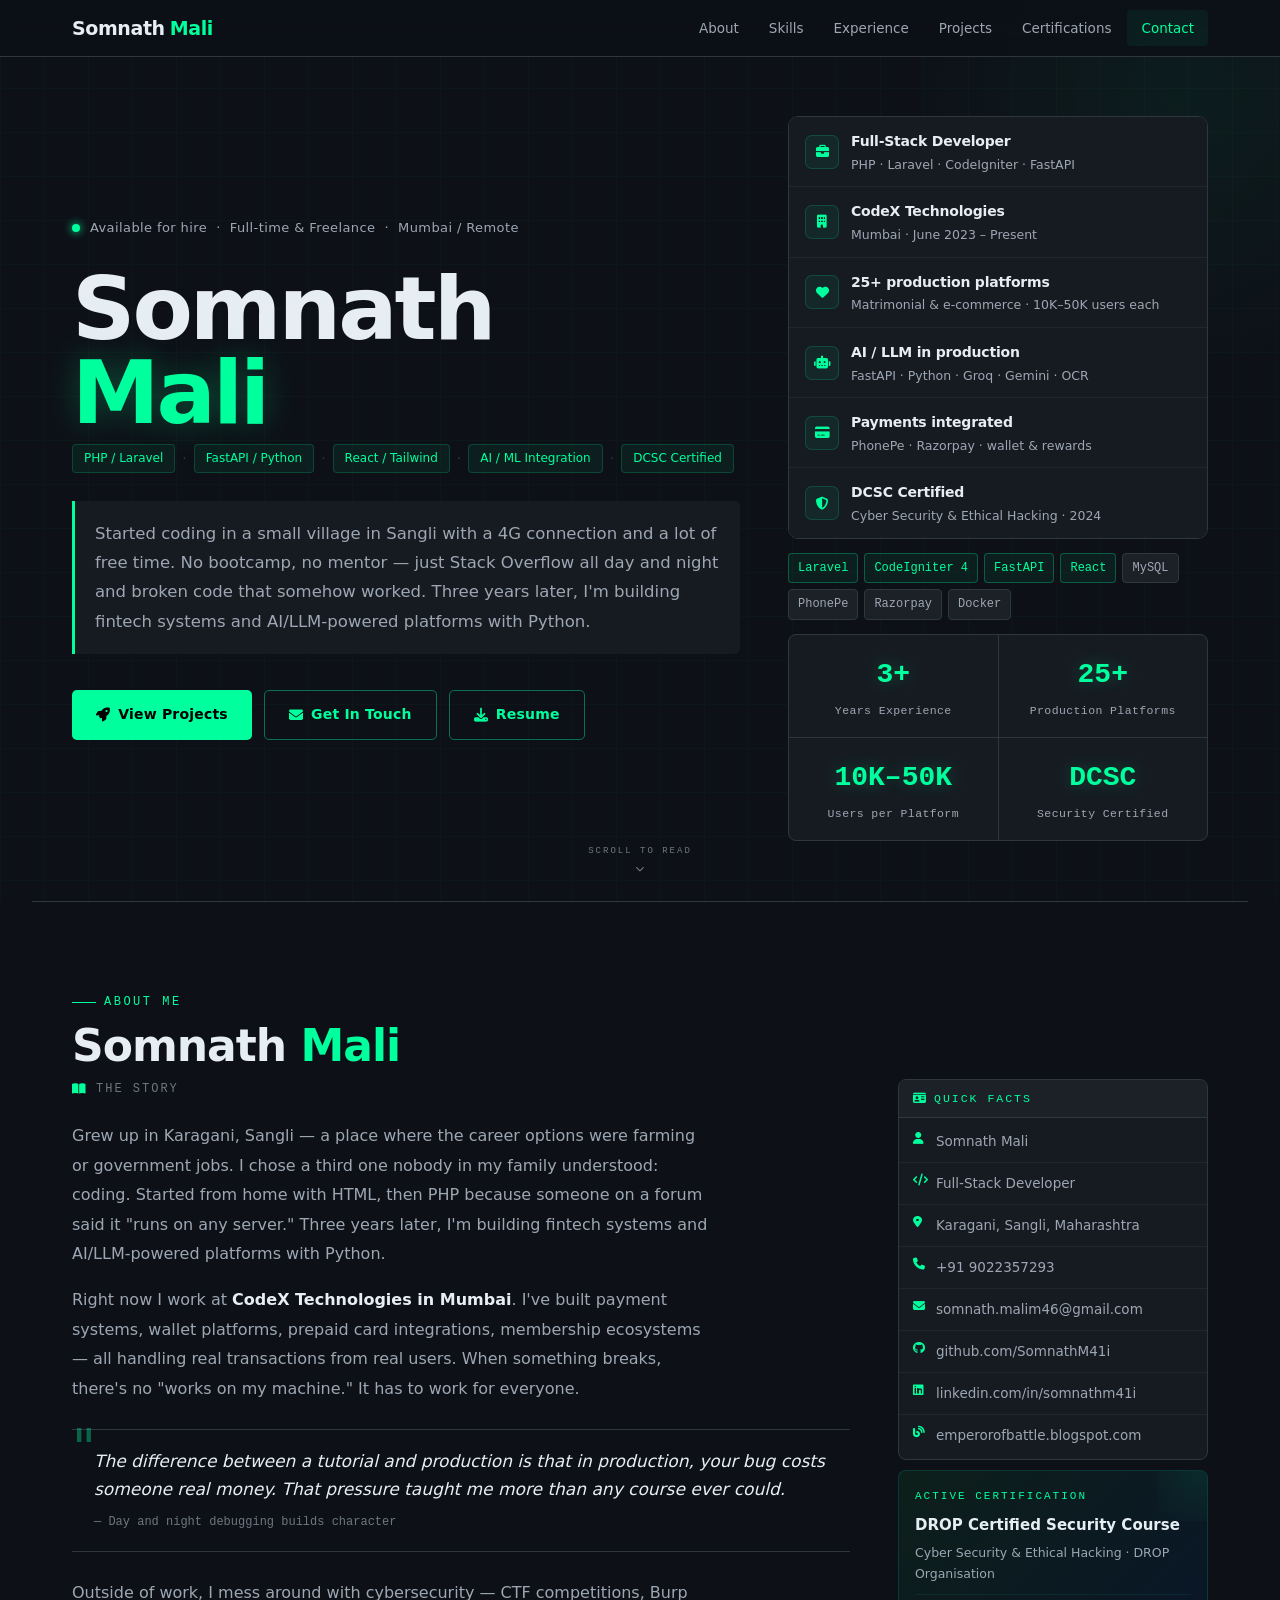
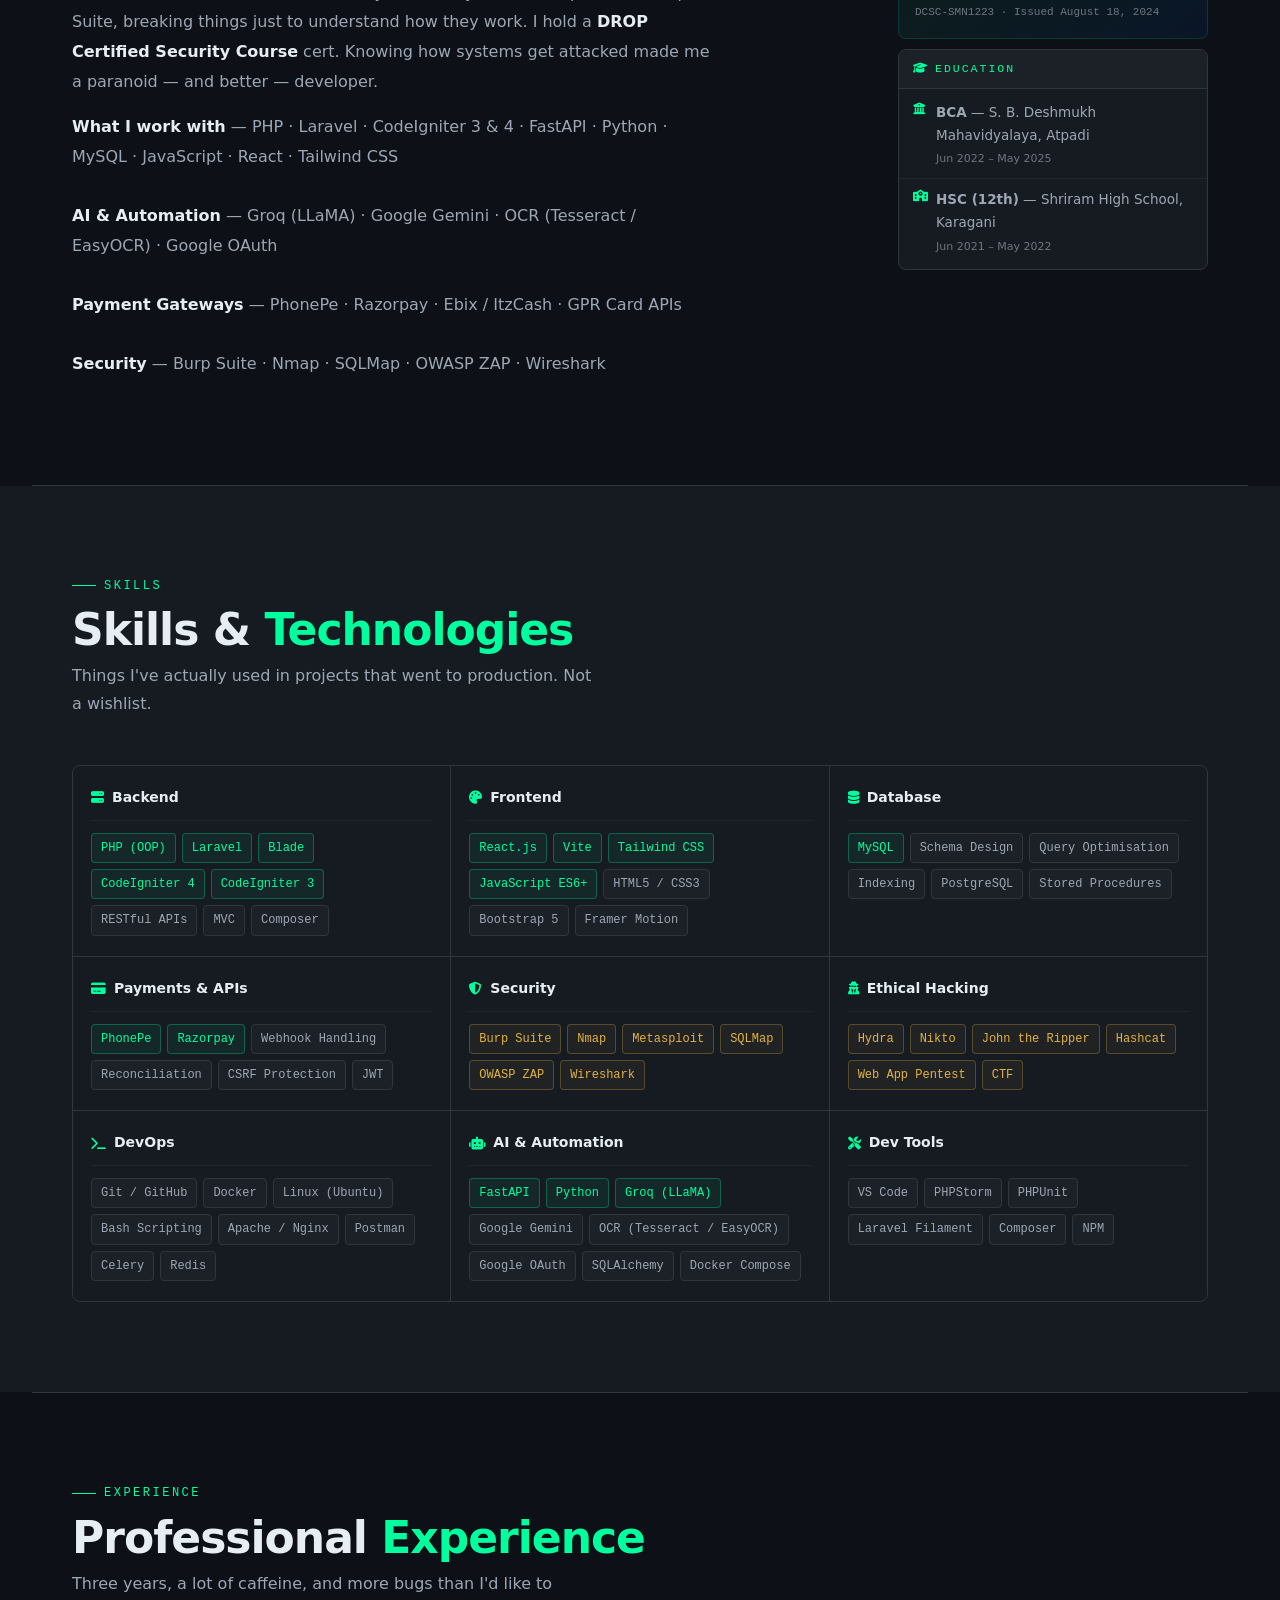
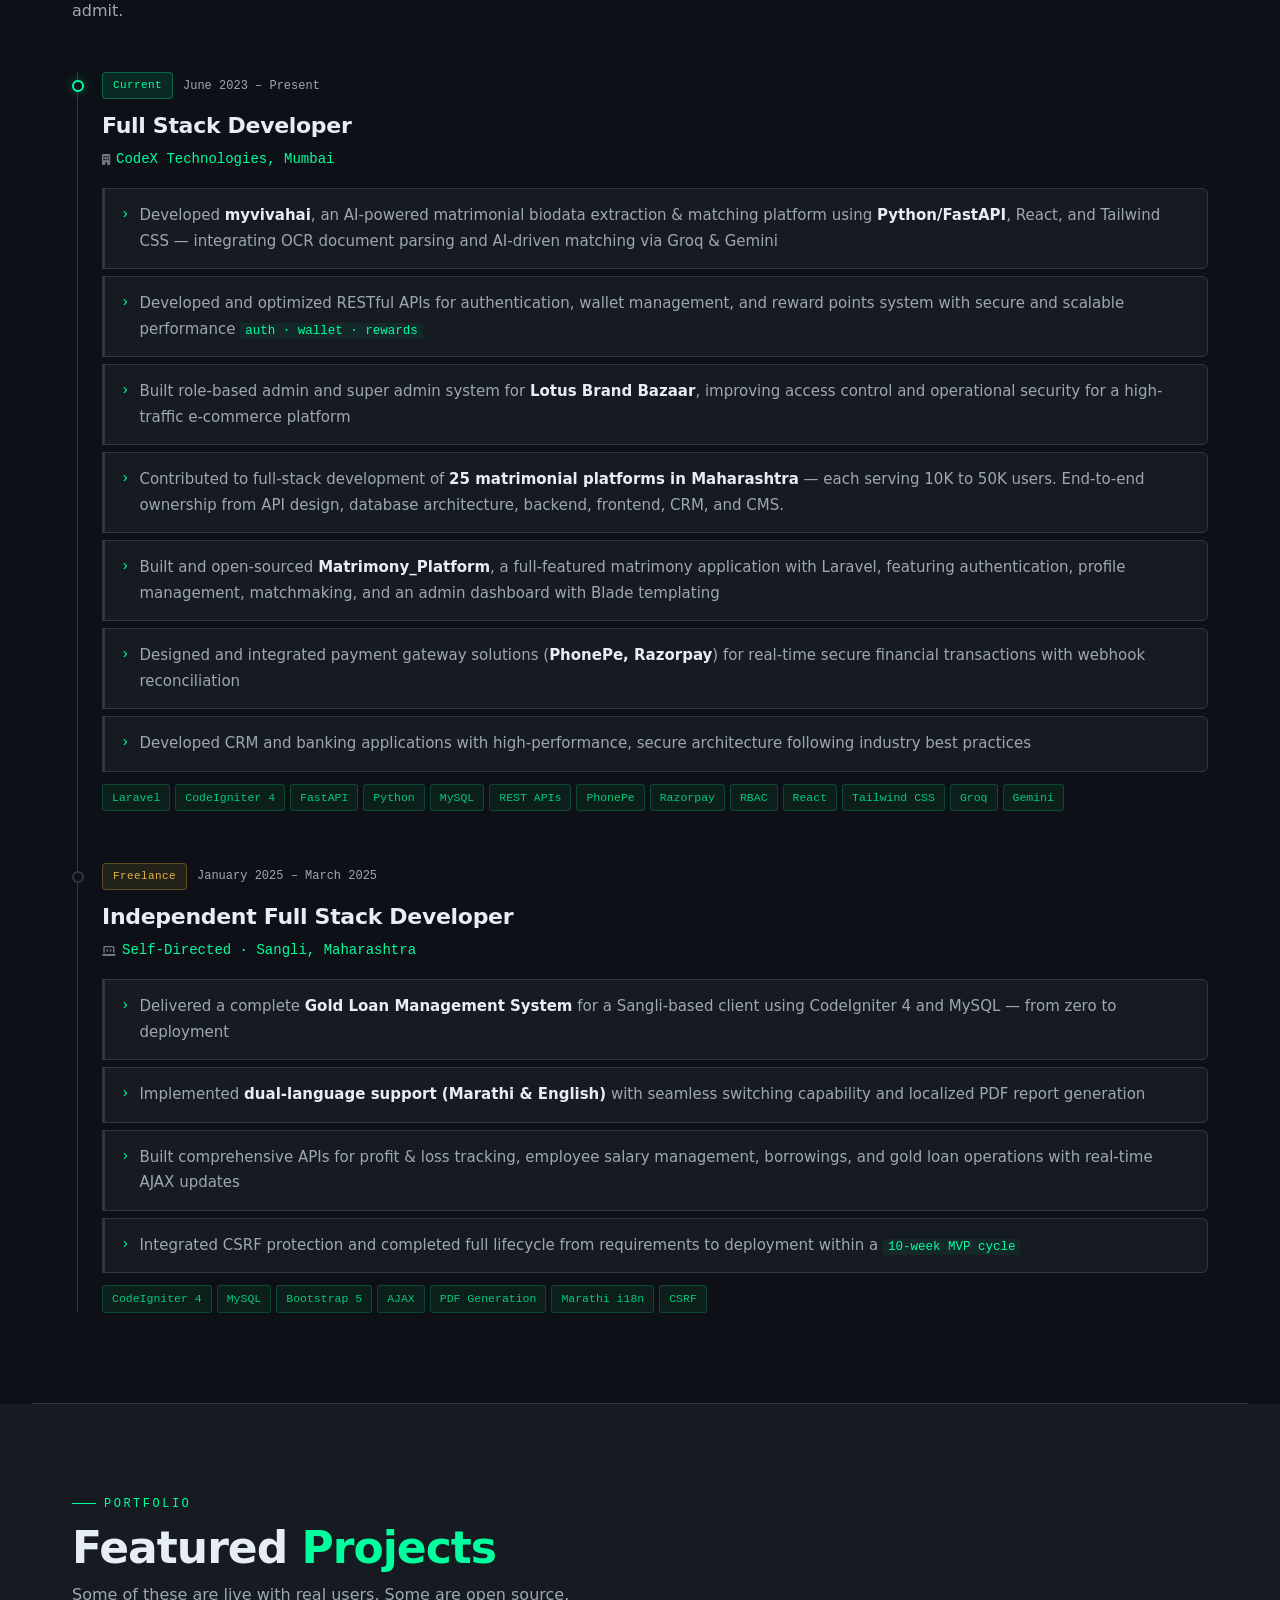
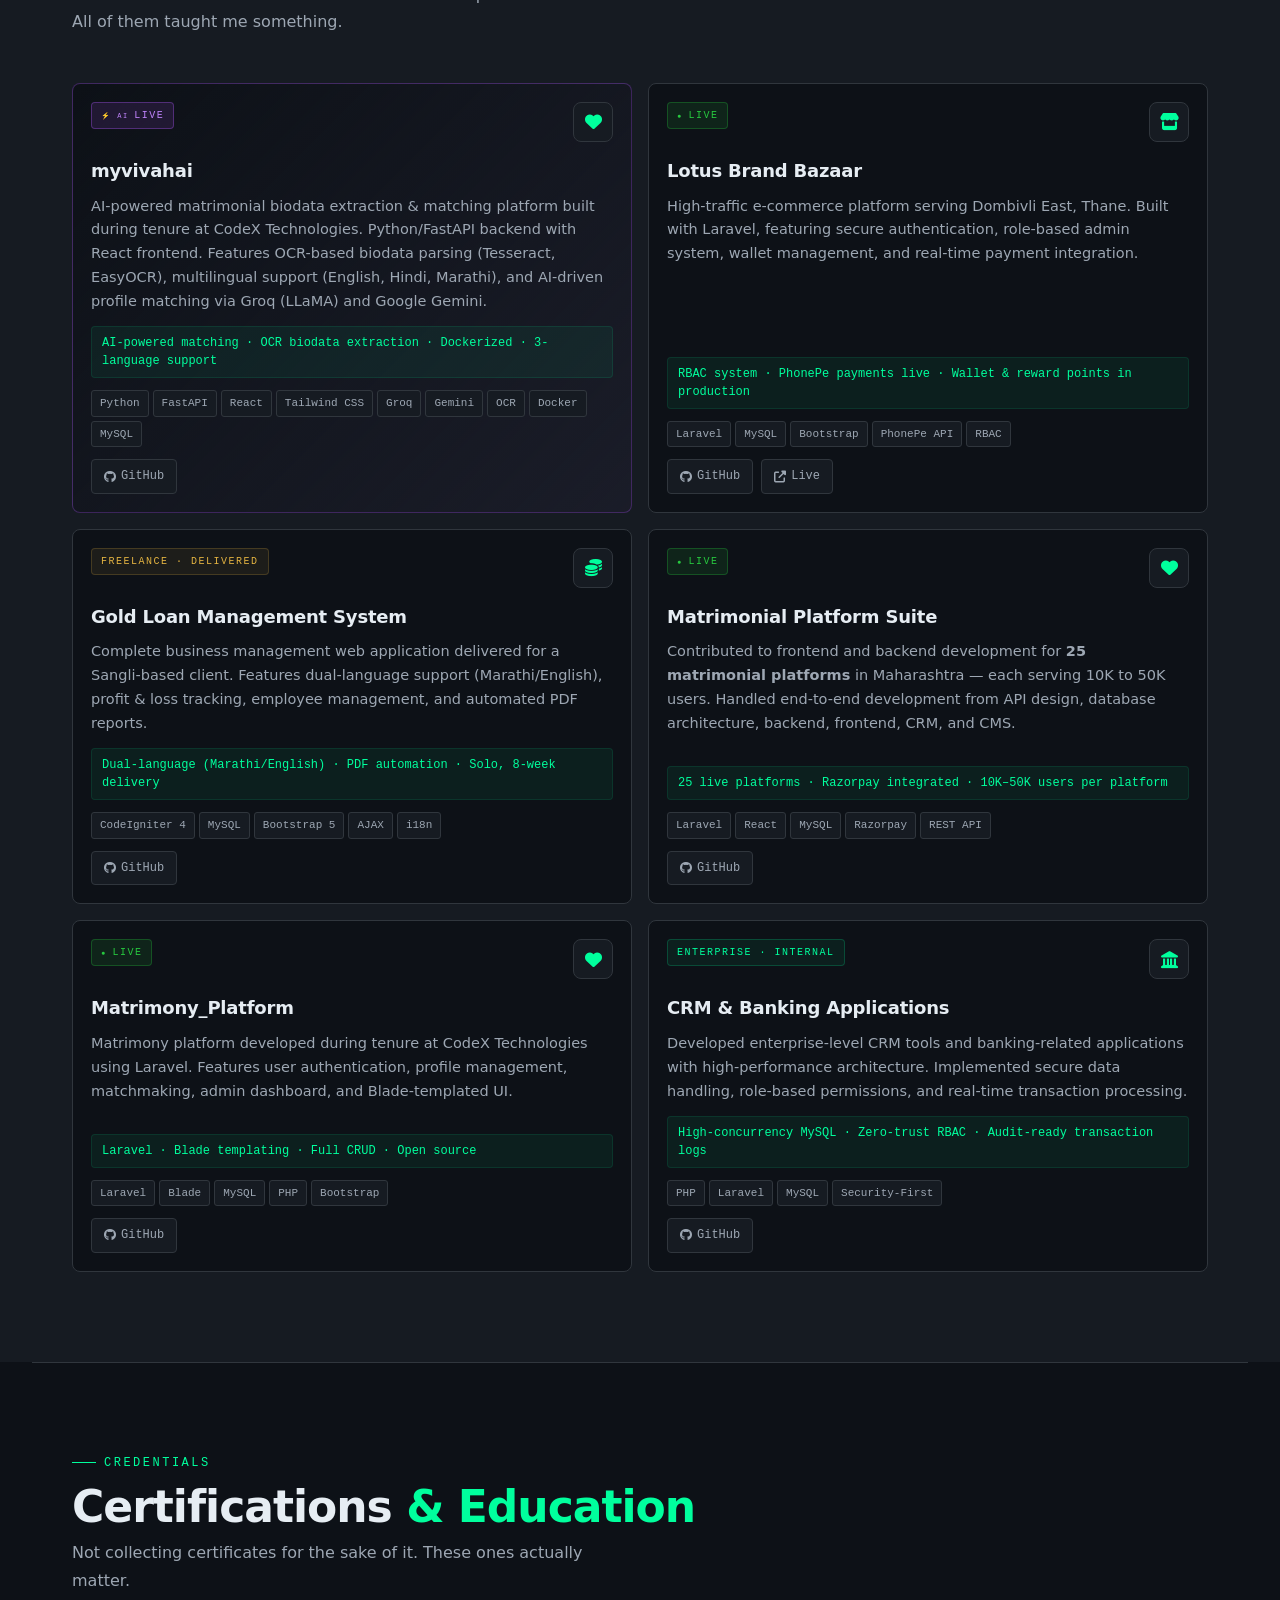
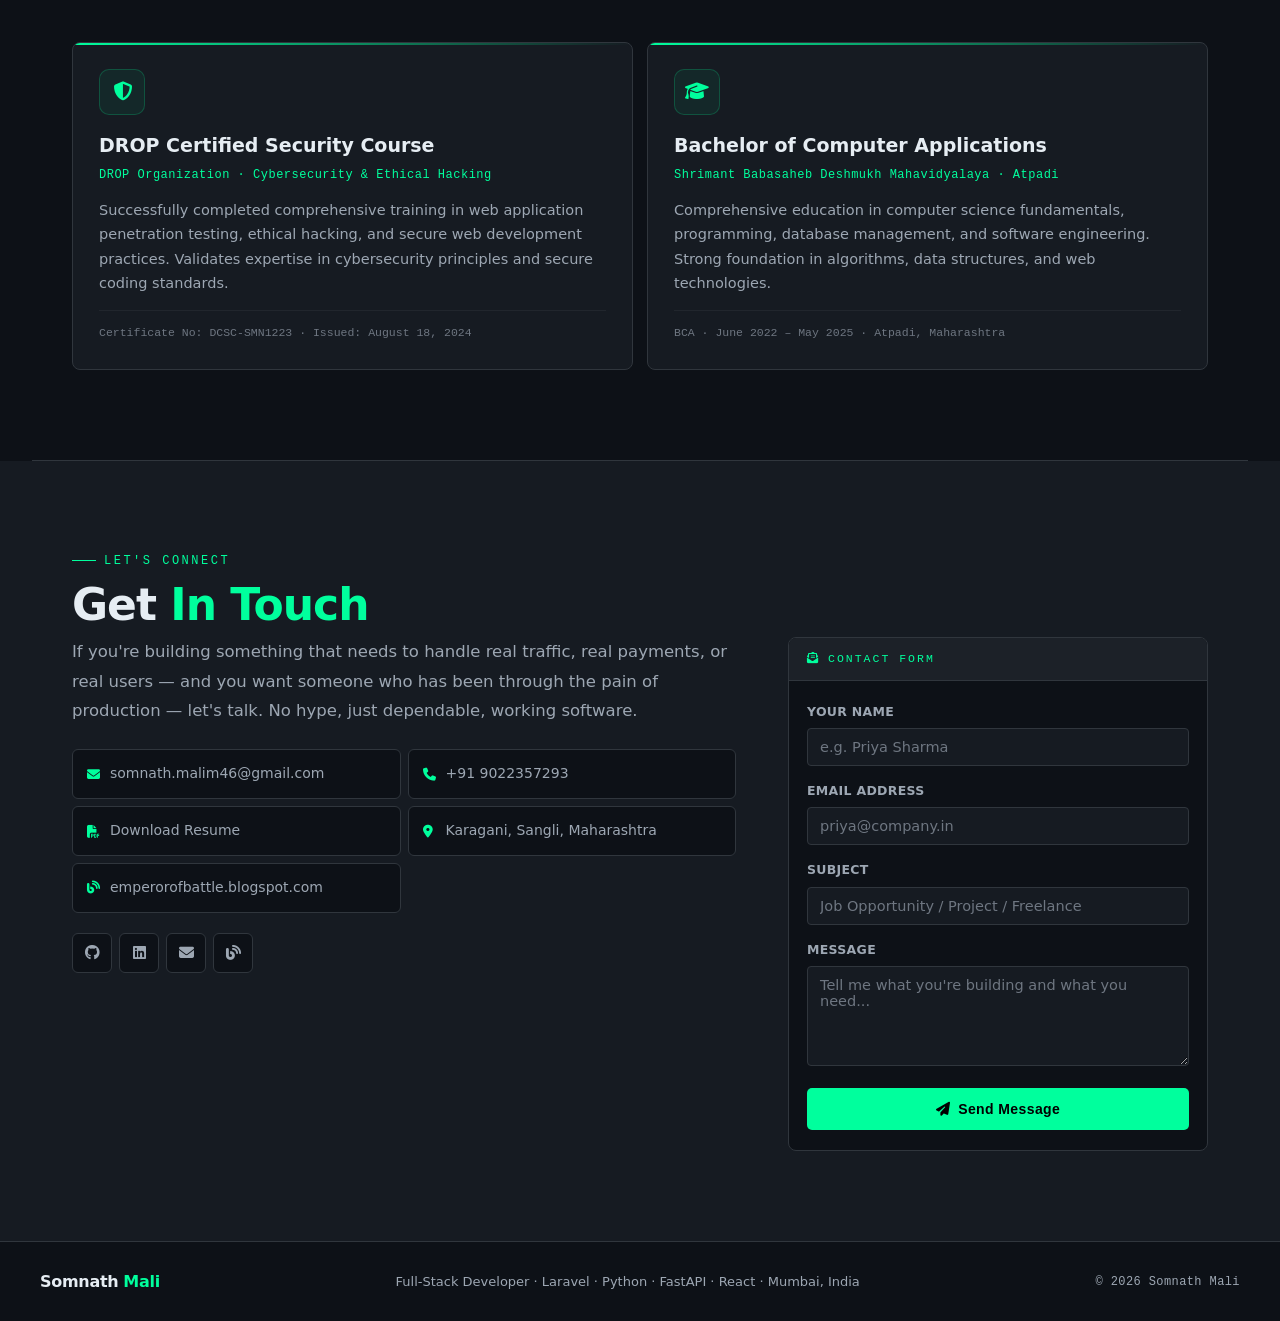
==== commit 801e0e07: "mobile: premium right-slide numbered drawer menu with stagger, active scrollspy, esc/backdrop close " ====
--- a/index.html
+++ b/index.html
@@ -29,7 +29,7 @@
 <nav>
   <div class="nav-inner">
     <a class="brand-logo" href="#home">Somnath <span class="brand-accent">Mali</span></a>
-    <button class="hamburger" id="hamburger" aria-label="Toggle navigation"><span></span><span></span><span></span></button>
+    <button class="hamburger" id="hamburger" type="button" aria-label="Toggle navigation" aria-controls="mobileDrawer" aria-expanded="false"><span></span><span></span><span></span></button>
     <ul class="nav-links" id="navLinks">
       <li><a href="#about">About</a></li>
       <li><a href="#skills">Skills</a></li>
@@ -40,6 +40,31 @@
     </ul>
   </div>
 </nav>
+
+<div class="drawer-backdrop" id="drawerBackdrop" aria-hidden="true"></div>
+<div class="mobile-drawer" id="mobileDrawer" aria-hidden="true">
+  <div class="drawer-head">
+    <a class="drawer-brand" href="#home">Somnath <span class="brand-accent">Mali</span></a>
+    <span class="drawer-status"><span class="drawer-dot"></span> Available</span>
+  </div>
+  <ul class="drawer-links" id="drawerNavLinks">
+    <li><a href="#about">About</a></li>
+    <li><a href="#skills">Skills</a></li>
+    <li><a href="#experience">Experience</a></li>
+    <li><a href="#projects">Projects</a></li>
+    <li><a href="#certifications">Certifications</a></li>
+    <li><a href="#contact">Contact</a></li>
+  </ul>
+  <div class="drawer-foot">
+    <div class="drawer-social">
+      <a href="https://github.com/SomnathM41i" target="_blank" rel="noopener" class="social-btn" title="GitHub" aria-label="GitHub"><i class="fab fa-github"></i></a>
+      <a href="https://www.linkedin.com/in/somnathm41i/" target="_blank" rel="noopener" class="social-btn" title="LinkedIn" aria-label="LinkedIn"><i class="fab fa-linkedin"></i></a>
+      <a href="mailto:somnath.malim46@gmail.com" class="social-btn" title="Email" aria-label="Email"><i class="fas fa-envelope"></i></a>
+    </div>
+    <a class="drawer-resume" href="https://drive.google.com/uc?export=download&id=1_EduZ3cIOUjwapTjxGZnWtc9NSemnKzh" target="_blank" rel="noopener"><i class="fas fa-file-pdf"></i> Download Resume</a>
+    <div class="drawer-loc"><i class="fas fa-map-marker-alt"></i> Mumbai / Remote</div>
+  </div>
+</div>
 
 <section class="hero" id="home">
   <div class="hero-grid">
--- a/css/style.css
+++ b/css/style.css
@@ -21,6 +21,7 @@
 *,*::before,*::after{box-sizing:border-box;margin:0;padding:0}
 html{scroll-behavior:smooth}
 body{font-family:var(--font-sans);background:var(--bg);color:var(--text);overflow-x:hidden;line-height:1.7}
+body.no-scroll{overflow:hidden}
 ::selection{background:var(--green);color:#000}
 a{color:var(--green);text-decoration:none;transition:color .2s}
 a:hover{color:#fff}
@@ -31,7 +32,7 @@
 ::-webkit-scrollbar-thumb:hover{background:var(--green)}
 
 /* NAV */
-nav{position:fixed;top:0;left:0;right:0;z-index:900;background:rgba(13,17,23,.92);backdrop-filter:blur(12px);border-bottom:1px solid var(--border)}
+nav{position:fixed;top:0;left:0;right:0;z-index:960;background:rgba(13,17,23,.92);backdrop-filter:blur(12px);border-bottom:1px solid var(--border)}
 .nav-inner{max-width:1200px;margin:0 auto;display:flex;align-items:center;justify-content:space-between;padding:0 32px;height:56px}
 .brand-logo{font-family:var(--font-sans);font-size:19px;font-weight:800;color:var(--text);letter-spacing:-.4px;display:flex;align-items:center;gap:5px}
 .brand-logo .brand-accent{color:var(--green)}
@@ -52,6 +53,8 @@
 .section-title .accent{color:var(--green)}
 .section-desc{font-size:16px;color:var(--text-muted);margin-bottom:48px;max-width:520px}
 .section-sep{height:1px;background:var(--border);margin:0 32px}
+section[id]{scroll-margin-top:64px}
+.mobile-drawer,.drawer-backdrop{display:none}
 
 /* PROFILE CARD */
 .profile-card{background:var(--bg2);border:1px solid var(--border);border-radius:10px;overflow:hidden}
--- a/css/responsive.css
+++ b/css/responsive.css
@@ -7,17 +7,55 @@
   .contact-grid{grid-template-columns:1fr;gap:32px}
   .contact-channels{grid-template-columns:1fr}
   .section-wrap{padding:70px 24px}
-  .hamburger{display:flex}
-  .nav-links{display:none;position:fixed;top:56px;left:0;right:0;bottom:0;background:rgba(13,17,23,.98);backdrop-filter:blur(12px);flex-direction:column;padding:28px 24px;gap:3px;z-index:899}
-  .nav-links.open{display:flex}
-  .nav-links a{font-size:15px;padding:12px 16px;border-radius:6px}
+  .hamburger{display:flex;min-width:44px;min-height:44px;justify-content:center;align-items:center;z-index:1}
+  .nav-inner{padding:0 24px}
+  .nav-links{display:none}
   .hero{min-height:auto;padding:80px 0 40px}
   .hero-dense{display:grid;gap:14px;max-width:480px;margin:0 auto}
   .scroll-cue{display:none}
+
+  /* MOBILE DRAWER */
+  .mobile-drawer{display:flex;position:fixed;top:0;right:0;bottom:0;width:min(320px,86vw);z-index:950;flex-direction:column;background:linear-gradient(180deg,#161b22,#0d1117);border-left:1px solid var(--border);border-radius:16px 0 0 16px;box-shadow:-24px 0 60px rgba(0,0,0,.55);transform:translateX(105%);transition:transform .45s cubic-bezier(.22,1,.36,1);overflow:hidden}
+  .mobile-drawer::before{content:'';position:absolute;top:-120px;right:-120px;width:340px;height:340px;background:radial-gradient(circle,rgba(0,255,157,.14),transparent 65%);pointer-events:none}
+  .mobile-drawer::after{content:'';position:absolute;inset:0;background-image:linear-gradient(rgba(0,255,157,.03) 1px,transparent 1px),linear-gradient(90deg,rgba(0,255,157,.03) 1px,transparent 1px);background-size:36px 36px;pointer-events:none}
+  .mobile-drawer.open{transform:translateX(0)}
+  .drawer-backdrop{display:block;position:fixed;inset:0;z-index:940;background:rgba(0,0,0,.55);backdrop-filter:blur(4px);opacity:0;visibility:hidden;transition:opacity .3s ease,visibility .3s}
+  .drawer-backdrop.open{opacity:1;visibility:visible}
+
+  .drawer-head{display:flex;align-items:center;justify-content:space-between;padding:20px 20px 14px;border-bottom:1px solid var(--border2);position:relative;z-index:1}
+  .drawer-brand{font-size:17px;font-weight:800;color:var(--text);letter-spacing:-.3px;display:flex;align-items:center;gap:5px}
+  .drawer-brand .brand-accent{color:var(--green)}
+  .drawer-status{display:flex;align-items:center;gap:7px;font-size:11.5px;font-weight:600;color:var(--green);background:var(--green-soft);border:1px solid rgba(0,255,157,.25);padding:5px 11px;border-radius:20px}
+  .drawer-dot{width:7px;height:7px;border-radius:50%;background:var(--green);box-shadow:0 0 8px var(--green);animation:pulse 2s ease-in-out infinite}
+
+  .drawer-links{list-style:none;display:flex;flex-direction:column;gap:3px;padding:18px 14px;flex:1;overflow-y:auto;justify-content:center;counter-reset:menu;position:relative;z-index:1}
+  .drawer-links li{counter-increment:menu;opacity:0;transform:translateX(18px)}
+  .mobile-drawer.open .drawer-links li{animation:navIn .45s cubic-bezier(.22,1,.36,1) forwards}
+  .mobile-drawer.open .drawer-links li:nth-child(1){animation-delay:.06s}
+  .mobile-drawer.open .drawer-links li:nth-child(2){animation-delay:.12s}
+  .mobile-drawer.open .drawer-links li:nth-child(3){animation-delay:.18s}
+  .mobile-drawer.open .drawer-links li:nth-child(4){animation-delay:.24s}
+  .mobile-drawer.open .drawer-links li:nth-child(5){animation-delay:.30s}
+  .mobile-drawer.open .drawer-links li:nth-child(6){animation-delay:.36s}
+  @keyframes navIn{to{opacity:1;transform:none}}
+  .drawer-links li::before{content:'0' counter(menu);font-family:var(--font-mono);font-size:11px;color:var(--text-dim);padding-left:6px}
+  .drawer-links a{display:flex;align-items:center;gap:14px;padding:13px 14px;font-size:16px;font-weight:600;color:var(--text-muted);border-radius:8px;border-left:3px solid transparent;transition:all .2s}
+  .drawer-links a::after{content:'\2192';margin-left:auto;font-size:15px;opacity:0;transform:translateX(-6px);transition:all .2s}
+  .drawer-links a:hover{color:var(--green);background:var(--green-soft)}
+  .drawer-links a:hover::after,.drawer-links a.active::after{opacity:1;transform:none}
+  .drawer-links a.active{color:var(--green);border-left-color:var(--green);background:linear-gradient(90deg,rgba(0,255,157,.1),transparent)}
+  .drawer-links li:has(a.active)::before{color:var(--green)}
+
+  .drawer-foot{border-top:1px solid var(--border2);padding:18px 20px 24px;display:grid;gap:14px;position:relative;z-index:1}
+  .drawer-social{display:flex;gap:8px}
+  .drawer-resume{display:flex;align-items:center;justify-content:center;gap:8px;background:var(--green);color:#000;font-weight:700;font-size:13.5px;border-radius:8px;padding:12px;transition:all .2s}
+  .drawer-resume:hover{background:#fff;color:#000;box-shadow:0 0 20px rgba(0,255,157,.3)}
+  .drawer-loc{display:flex;align-items:center;justify-content:center;gap:6px;font-size:12px;color:var(--text-muted)}
 }
 
 @media(max-width:580px){
   .hero-grid{padding:24px 16px;gap:24px}
+  .nav-inner{padding:0 20px}
   .hero-stats{grid-template-columns:repeat(2,1fr)}
   .hero-stat{padding:12px}
   .hero-stat-num{font-size:24px}
@@ -30,3 +68,8 @@
   .profile-row{flex-wrap:wrap}
 }
 
+@media(max-width:480px){
+  .skills-grid{grid-template-columns:1fr}
+  .hero-stat-num{font-size:21px}
+}
+
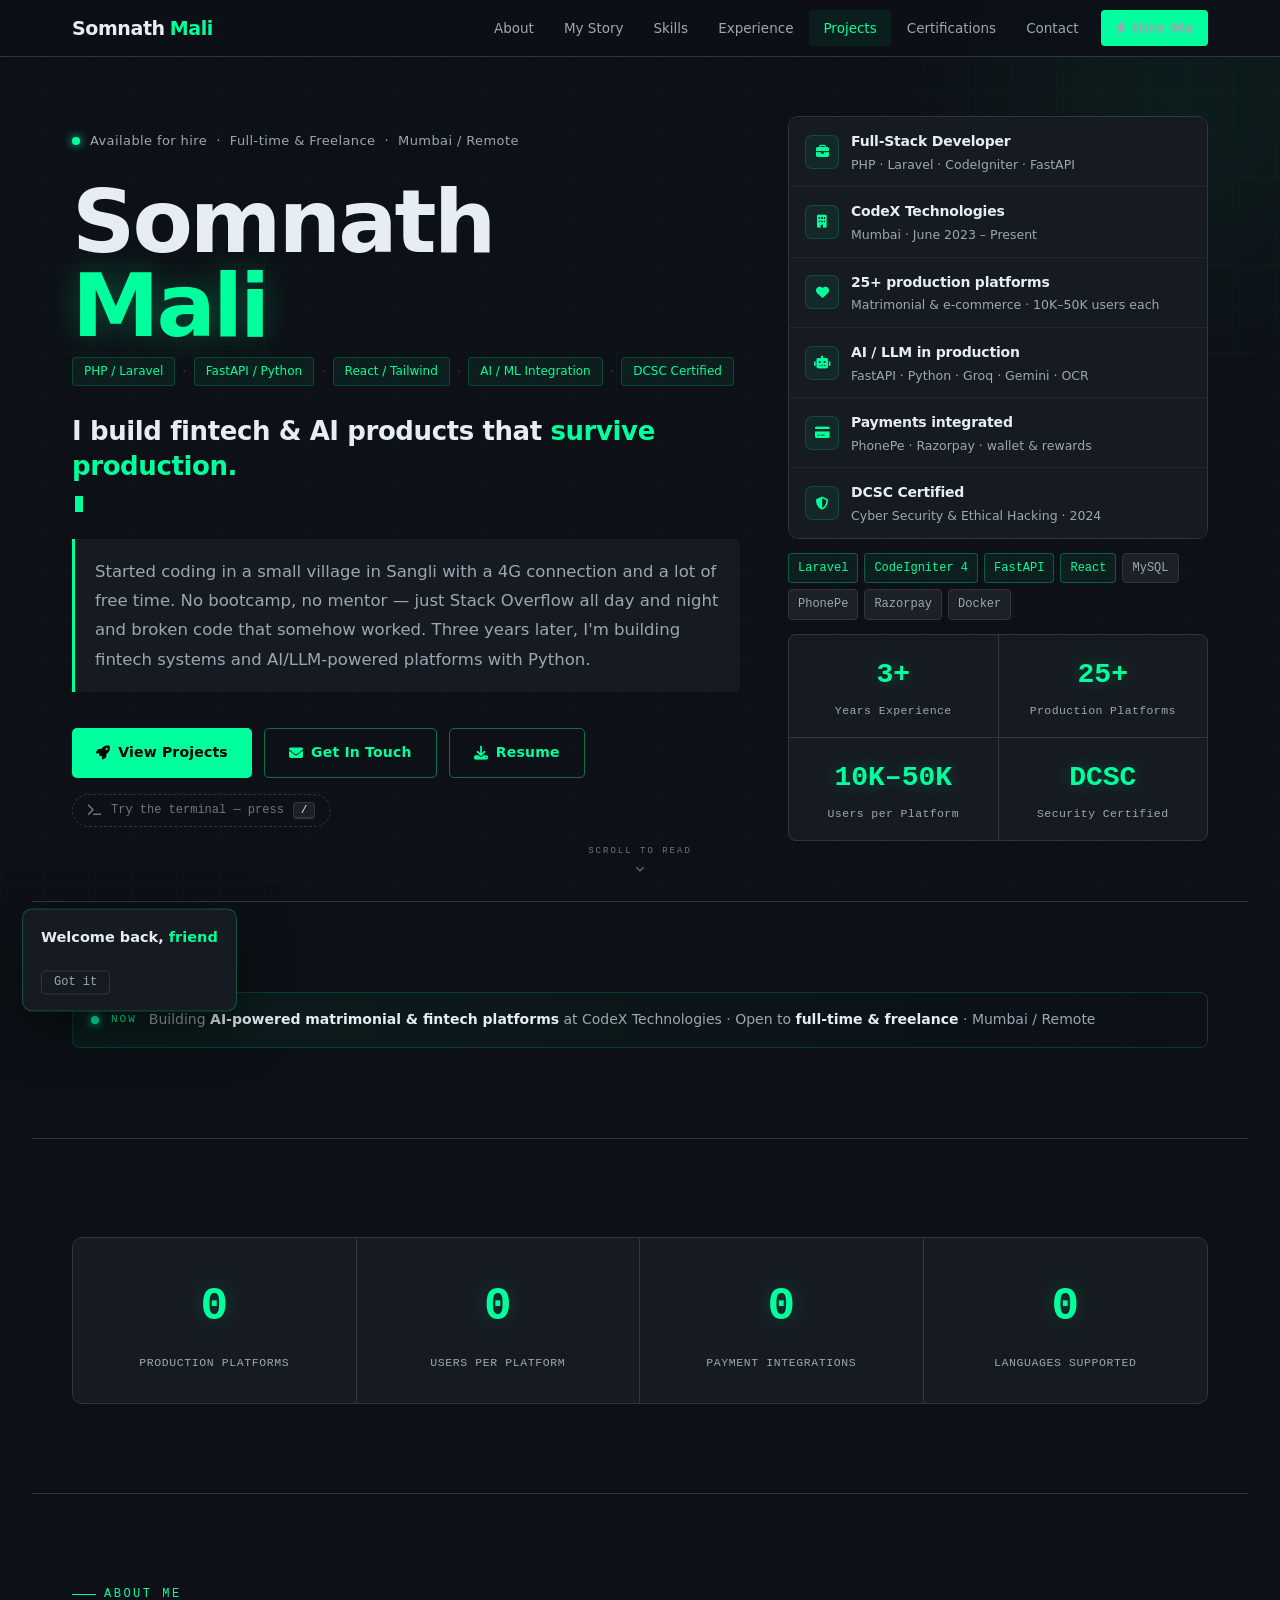
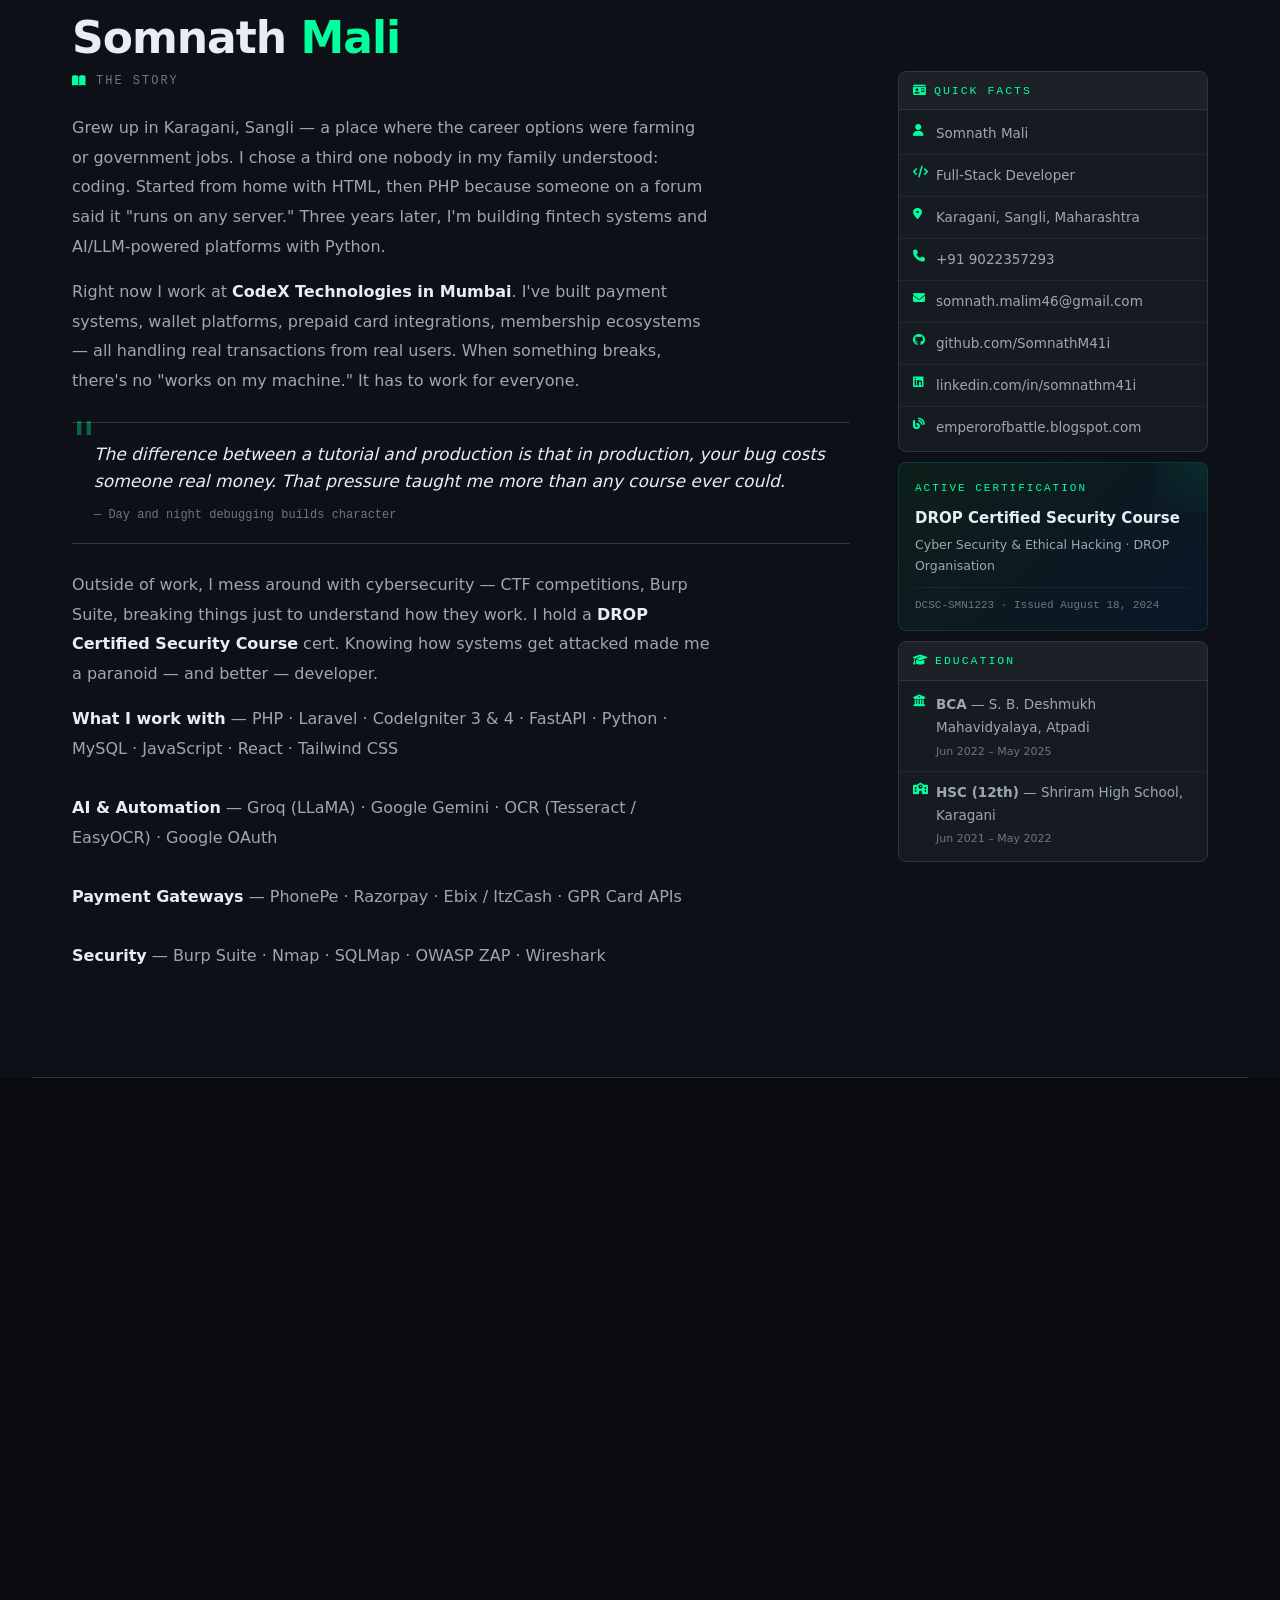
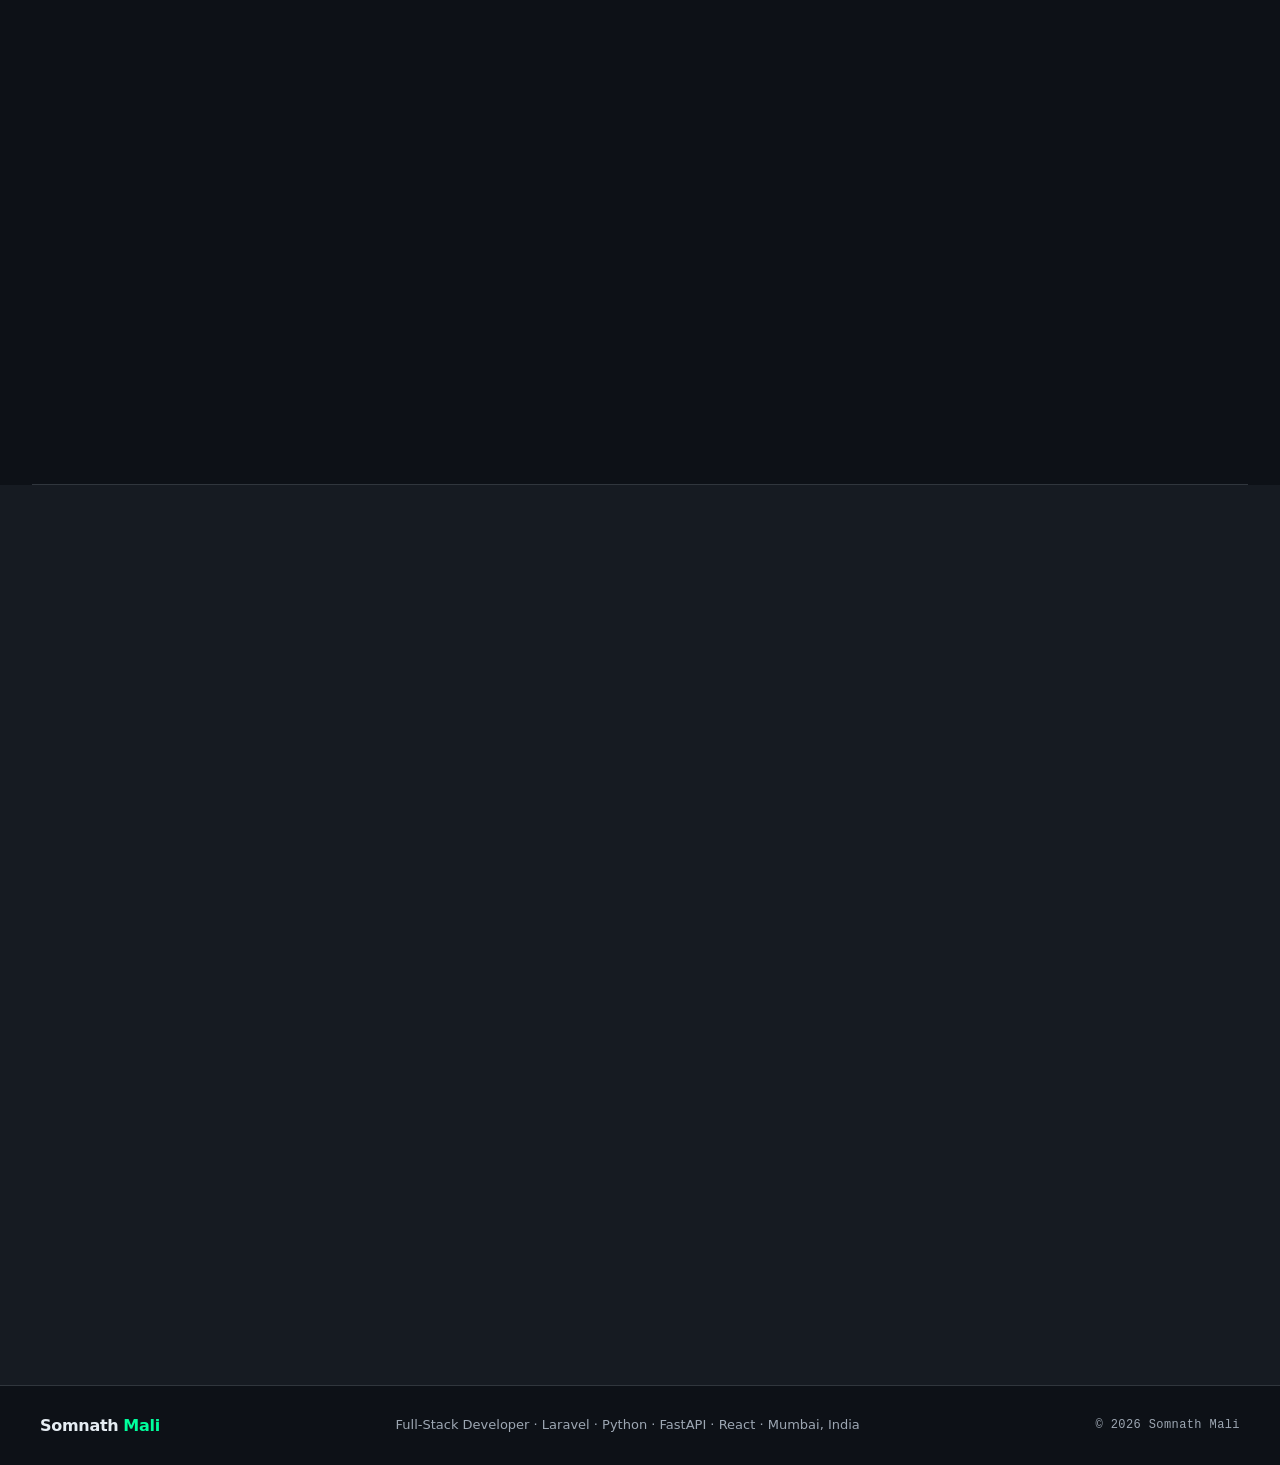
==== commit 75d97121: "Add scroll-driven portfolio story" ====
--- a/index.html
+++ b/index.html
@@ -1,520 +1,938 @@
 <!DOCTYPE html>
 <html lang="en">
+
 <head>
-<meta charset="UTF-8">
-<meta name="viewport" content="width=device-width, initial-scale=1.0">
-<script>document.documentElement.classList.add('js');</script>
-<title>Somnath Mali | Full Stack Developer</title>
-<meta name="theme-color" content="#00ff9d">
-<meta name="description" content="Portfolio of Somnath Mali — Full-Stack Developer specializing in PHP, Laravel, CodeIgniter, FastAPI, Python, React, AI/LLM Integration, and Cybersecurity.">
-<meta name="keywords" content="Somnath Mali, Full Stack Developer, PHP, Laravel, CodeIgniter, FastAPI, Python, React, Fintech, Cybersecurity">
-<meta name="author" content="Somnath Mali">
-<link rel="canonical" href="https://somnathm41i-portfolio.vercel.app/">
-<link rel="icon" href="data:image/svg+xml,%3Csvg xmlns='http://www.w3.org/2000/svg' viewBox='0 0 100 100'%3E%3Crect width='100' height='100' fill='%2300ff9d'/%3E%3Ctext x='50' y='72' font-family='Courier New,monospace' font-size='62' font-weight='800' text-anchor='middle' fill='%23000'%3ESM%3C/text%3E%3C/svg%3E">
-<meta property="og:type" content="website">
-<meta property="og:url" content="https://somnathm41i-portfolio.vercel.app/">
-<meta property="og:title" content="Somnath Mali — Full-Stack Developer">
-<meta property="og:description" content="Full-Stack Developer building production fintech systems, payment platforms, and AI/LLM-powered products. PHP · Laravel · CodeIgniter · FastAPI · React · Cybersecurity (DCSC Certified).">
-<meta property="og:image" content="https://somnathm41i-portfolio.vercel.app/og-image.png">
-<meta name="twitter:card" content="summary_large_image">
-<meta name="twitter:title" content="Somnath Mali — Full-Stack Developer">
-<meta name="twitter:description" content="Full-Stack Developer building production fintech systems, payment platforms, and AI/LLM-powered products. PHP · Laravel · CodeIgniter · FastAPI · React · Cybersecurity (DCSC Certified).">
-<meta name="twitter:image" content="https://somnathm41i-portfolio.vercel.app/og-image.png">
-<link href="https://cdnjs.cloudflare.com/ajax/libs/font-awesome/6.4.0/css/all.min.css" rel="stylesheet">
-<link rel="stylesheet" href="css/style.css">
-<link rel="stylesheet" href="css/responsive.css">
+  <meta charset="UTF-8">
+  <meta name="viewport" content="width=device-width, initial-scale=1.0">
+  <script>document.documentElement.classList.add('js');</script>
+  <title>Somnath Mali | Full Stack Developer</title>
+  <meta name="theme-color" content="#00ff9d">
+  <meta name="description"
+    content="Portfolio of Somnath Mali — Full-Stack Developer specializing in PHP, Laravel, CodeIgniter, FastAPI, Python, React, AI/LLM Integration, and Cybersecurity.">
+  <meta name="keywords"
+    content="Somnath Mali, Full Stack Developer, PHP, Laravel, CodeIgniter, FastAPI, Python, React, Fintech, Cybersecurity">
+  <meta name="author" content="Somnath Mali">
+  <link rel="canonical" href="https://somnathm41i-portfolio.vercel.app/">
+  <link rel="icon"
+    href="data:image/svg+xml,%3Csvg xmlns='http://www.w3.org/2000/svg' viewBox='0 0 100 100'%3E%3Crect width='100' height='100' fill='%2300ff9d'/%3E%3Ctext x='50' y='72' font-family='Courier New,monospace' font-size='62' font-weight='800' text-anchor='middle' fill='%23000'%3ESM%3C/text%3E%3C/svg%3E">
+  <meta property="og:type" content="website">
+  <meta property="og:url" content="https://somnathm41i-portfolio.vercel.app/">
+  <meta property="og:title" content="Somnath Mali — Full-Stack Developer">
+  <meta property="og:description"
+    content="Full-Stack Developer building production fintech systems, payment platforms, and AI/LLM-powered products. PHP · Laravel · CodeIgniter · FastAPI · React · Cybersecurity (DCSC Certified).">
+  <meta property="og:image" content="https://somnathm41i-portfolio.vercel.app/og-image.png">
+  <meta name="twitter:card" content="summary_large_image">
+  <meta name="twitter:title" content="Somnath Mali — Full-Stack Developer">
+  <meta name="twitter:description"
+    content="Full-Stack Developer building production fintech systems, payment platforms, and AI/LLM-powered products. PHP · Laravel · CodeIgniter · FastAPI · React · Cybersecurity (DCSC Certified).">
+  <meta name="twitter:image" content="https://somnathm41i-portfolio.vercel.app/og-image.png">
+  <link rel="preconnect" href="https://cdnjs.cloudflare.com" crossorigin>
+  <link href="https://cdnjs.cloudflare.com/ajax/libs/font-awesome/6.4.0/css/all.min.css" rel="stylesheet">
+  <link rel="stylesheet" href="css/style.css">
+  <link rel="stylesheet" href="css/responsive.css">
+  <style>
+    /* Story page: a scroll-synced visual chapter, not a click-through carousel. */
+    #story { --story-accent: #ff8a24; background: #090b10; overflow: clip; }
+    .story-intro { max-width: 760px; margin-bottom: 54px; }
+    .story-intro .section-title .accent { color: var(--story-accent); }
+    .story-layout { display: grid; grid-template-columns: minmax(260px, .8fr) minmax(380px, 1.2fr); gap: clamp(32px, 7vw, 100px); align-items: start; }
+    .story-chapters { grid-column: 1; grid-row: 1; }
+    .story-step { min-height: 76vh; display: flex; flex-direction: column; justify-content: center; padding: 56px 0; opacity: .42; transition: opacity .45s ease; }
+    .story-step.is-active { opacity: 1; }
+    .story-mobile-frame { display: none; }
+    .story-step-count { color: var(--story-accent); font: 12px var(--font-mono); letter-spacing: 2px; text-transform: uppercase; }
+    .story-step h3 { color: var(--text); font-size: clamp(32px, 4vw, 52px); letter-spacing: -1.8px; line-height: 1.05; margin: 16px 0; }
+    .story-step p { color: var(--text-muted); font-size: 16px; line-height: 1.8; max-width: 390px; }
+    .story-stage { grid-column: 2; grid-row: 1; position: sticky; top: 92px; height: min(76vh, 760px); min-height: 420px; display: grid; place-items: center; border: 1px solid rgba(255,138,36,.22); border-radius: 18px; overflow: hidden; background: radial-gradient(ellipse at 50% 45%, rgba(255,138,36,.1), transparent 65%), #101218; box-shadow: 0 30px 100px rgba(0,0,0,.42); }
+    .story-stage::before { content: ''; position: absolute; inset: 0; pointer-events: none; z-index: 2; background: linear-gradient(130deg, rgba(255,138,36,.08), transparent 34%, transparent 72%, rgba(255,138,36,.06)); }
+    .story-frame { width: min(100%, 680px); max-height: 100%; aspect-ratio: 1; object-fit: contain; display: block; }
+    .story-enhanced .story-frame { position: absolute; inset: 0; margin: auto; opacity: 0; transform: scale(.96) translateY(18px); transition: opacity .65s ease, transform .8s cubic-bezier(.2,.7,.2,1); }
+    .story-enhanced .story-frame.is-active { opacity: 1; transform: scale(1) translateY(0); }
+    .story-progress { position: absolute; z-index: 3; left: 18px; bottom: 18px; display: flex; align-items: center; gap: 10px; padding: 9px 13px; border: 1px solid rgba(255,255,255,.18); border-radius: 99px; background: rgba(8,10,14,.82); color: #fff; font: 11px var(--font-mono); backdrop-filter: blur(10px); }
+    .story-progress-track { width: 72px; height: 3px; overflow: hidden; background: rgba(255,255,255,.24); border-radius: 9px; }
+    .story-progress-fill { display: block; width: 20%; height: 100%; background: var(--story-accent); transition: width .45s ease; }
+    .story-end { margin-top: 34px; padding: 24px; border: 1px solid rgba(255,138,36,.2); border-radius: 12px; background: linear-gradient(110deg, rgba(255,138,36,.1), transparent 70%); color: var(--text-muted); }
+    .story-end a { color: var(--story-accent); font-weight: 700; }
+    @media (max-width: 900px) {
+      .story-layout { grid-template-columns: 1fr; gap: 28px; }
+      .story-stage { display: none; }
+      .story-chapters { grid-column: 1; grid-row: 1; }
+      .story-step { min-height: 0; padding: 30px 0; opacity: 1; }
+      .story-mobile-frame { display: block; width: 100%; max-width: 520px; height: auto; margin-top: 20px; border: 1px solid rgba(255,138,36,.2); border-radius: 12px; }
+      .story-intro { margin-bottom: 34px; }
+    }
+    @media (max-width: 580px) {
+      .story-step { padding: 24px 0; }
+      .story-step p { font-size: 15px; }
+    }
+    @media (prefers-reduced-motion: reduce) {
+      .story-step, .story-frame, .story-progress-fill { transition: none !important; }
+    }
+  </style>
 </head>
+
 <body>
 
-<nav>
-  <div class="nav-inner">
-    <a class="brand-logo" href="#home">Somnath <span class="brand-accent">Mali</span></a>
-    <button class="hamburger" id="hamburger" type="button" aria-label="Toggle navigation" aria-controls="mobileDrawer" aria-expanded="false"><span></span><span></span><span></span></button>
-    <ul class="nav-links" id="navLinks">
+  <div class="scroll-progress" id="scrollProgress" aria-hidden="true"></div>
+
+  <nav>
+    <div class="nav-inner">
+      <a class="brand-logo" href="#home">Somnath <span class="brand-accent">Mali</span></a>
+      <button class="hamburger" id="hamburger" type="button" aria-label="Toggle navigation" aria-controls="mobileDrawer"
+        aria-expanded="false"><span></span><span></span><span></span></button>
+      <ul class="nav-links" id="navLinks">
+        <li><a href="#about">About</a></li>
+        <li><a href="#story">My Story</a></li>
+        <li><a href="#skills">Skills</a></li>
+        <li><a href="#experience">Experience</a></li>
+        <li><a href="#projects">Projects</a></li>
+        <li><a href="#certifications">Certifications</a></li>
+        <li><a href="#contact">Contact</a></li>
+        <li class="nav-cta"><a href="#contact" class="btn-nav"><i class="fas fa-bolt"></i> Hire Me</a></li>
+      </ul>
+    </div>
+  </nav>
+
+  <div class="drawer-backdrop" id="drawerBackdrop" aria-hidden="true"></div>
+  <div class="mobile-drawer" id="mobileDrawer" aria-hidden="true">
+    <div class="drawer-head">
+      <a class="drawer-brand" href="#home">Somnath <span class="brand-accent">Mali</span></a>
+      <span class="drawer-status"><span class="drawer-dot"></span> Available</span>
+    </div>
+    <ul class="drawer-links" id="drawerNavLinks">
       <li><a href="#about">About</a></li>
+      <li><a href="#story">My Story</a></li>
       <li><a href="#skills">Skills</a></li>
       <li><a href="#experience">Experience</a></li>
       <li><a href="#projects">Projects</a></li>
       <li><a href="#certifications">Certifications</a></li>
       <li><a href="#contact">Contact</a></li>
     </ul>
+    <div class="drawer-foot">
+      <div class="drawer-social">
+        <a href="https://github.com/SomnathM41i" target="_blank" rel="noopener" class="social-btn" title="GitHub"
+          aria-label="GitHub"><i class="fab fa-github"></i></a>
+        <a href="https://www.linkedin.com/in/somnathm41i/" target="_blank" rel="noopener" class="social-btn"
+          title="LinkedIn" aria-label="LinkedIn"><i class="fab fa-linkedin"></i></a>
+        <a href="mailto:somnath.malim46@gmail.com" class="social-btn" title="Email" aria-label="Email"><i
+            class="fas fa-envelope"></i></a>
+      </div>
+      <a class="drawer-resume" href="https://drive.google.com/uc?export=download&id=1_EduZ3cIOUjwapTjxGZnWtc9NSemnKzh"
+        target="_blank" rel="noopener"><i class="fas fa-file-pdf"></i> Download Resume</a>
+      <div class="drawer-loc"><i class="fas fa-map-marker-alt"></i> Mumbai / Remote</div>
+    </div>
   </div>
-</nav>
-
-<div class="drawer-backdrop" id="drawerBackdrop" aria-hidden="true"></div>
-<div class="mobile-drawer" id="mobileDrawer" aria-hidden="true">
-  <div class="drawer-head">
-    <a class="drawer-brand" href="#home">Somnath <span class="brand-accent">Mali</span></a>
-    <span class="drawer-status"><span class="drawer-dot"></span> Available</span>
+
+  <section class="hero" id="home">
+    <div class="hero-grid">
+      <div>
+        <div class="hero-status">
+          <div class="status-dot"></div>
+          <span class="status-text">Available for hire &nbsp;·&nbsp; Full-time & Freelance &nbsp;·&nbsp; Mumbai /
+            Remote</span>
+        </div>
+        <h1 class="hero-name">
+          <span class="first">Somnath</span><br>
+          <span class="last">Mali</span>
+        </h1>
+        <div class="hero-role">
+          <span class="tag">PHP / Laravel</span>
+          <span class="sep">·</span>
+          <span class="tag">FastAPI / Python</span>
+          <span class="sep">·</span>
+          <span class="tag">React / Tailwind</span>
+          <span class="sep">·</span>
+          <span class="tag">AI / ML Integration</span>
+          <span class="sep">·</span>
+          <span class="tag">DCSC Certified</span>
+        </div>
+        <p class="hero-proclaim">I build fintech &amp; AI products that <span class="hl">survive production.</span></p>
+        <div class="type-line"><span id="typeText"></span><span class="type-cursor" aria-hidden="true"></span></div>
+        <div class="hero-story">
+          Started coding in a small village in Sangli with a 4G connection and a lot of free time. No bootcamp, no
+          mentor — just Stack Overflow all day and night and broken code that somehow worked. Three years later, I'm
+          building fintech systems and AI/LLM-powered platforms with Python.
+        </div>
+        <div class="hero-btns">
+          <a href="#projects" class="btn btn-primary"><i class="fas fa-rocket"></i> View Projects</a>
+          <a href="#contact" class="btn btn-ghost"><i class="fas fa-envelope"></i> Get In Touch</a>
+          <a href="https://drive.google.com/uc?export=download&id=1_EduZ3cIOUjwapTjxGZnWtc9NSemnKzh" target="_blank"
+            rel="noopener" class="btn btn-ghost"><i class="fas fa-download"></i> Resume</a>
+        </div>
+        <button type="button" class="terminal-hint" id="terminalHint" aria-label="Open command terminal"><i
+            class="fas fa-terminal"></i> Try the terminal — press <kbd>/</kbd></button>
+      </div>
+
+      <div class="hero-right">
+        <div class="hero-dense">
+          <div class="profile-card">
+            <div class="profile-rows">
+              <div class="profile-row"><i class="fas fa-briefcase"></i>
+                <div><strong>Full-Stack Developer</strong><span>PHP · Laravel · CodeIgniter · FastAPI</span></div>
+              </div>
+              <div class="profile-row"><i class="fas fa-building"></i>
+                <div><strong>CodeX Technologies</strong><span>Mumbai · June 2023 – Present</span></div>
+              </div>
+              <div class="profile-row"><i class="fas fa-heart"></i>
+                <div><strong>25+ production platforms</strong><span>Matrimonial &amp; e-commerce · 10K–50K users
+                    each</span></div>
+              </div>
+              <div class="profile-row"><i class="fas fa-robot"></i>
+                <div><strong>AI / LLM in production</strong><span>FastAPI · Python · Groq · Gemini · OCR</span></div>
+              </div>
+              <div class="profile-row"><i class="fas fa-credit-card"></i>
+                <div><strong>Payments integrated</strong><span>PhonePe · Razorpay · wallet &amp; rewards</span></div>
+              </div>
+              <div class="profile-row"><i class="fas fa-shield-alt"></i>
+                <div><strong>DCSC Certified</strong><span>Cyber Security &amp; Ethical Hacking · 2024</span></div>
+              </div>
+            </div>
+          </div>
+          <div class="hero-skills">
+            <span class="skill-tag primary">Laravel</span><span class="skill-tag primary">CodeIgniter 4</span><span
+              class="skill-tag primary">FastAPI</span><span class="skill-tag primary">React</span><span
+              class="skill-tag">MySQL</span><span class="skill-tag">PhonePe</span><span
+              class="skill-tag">Razorpay</span><span class="skill-tag">Docker</span>
+          </div>
+          <div class="hero-stats">
+            <div class="hero-stat"><span class="hero-stat-num">3+</span><span class="hero-stat-label">Years
+                Experience</span></div>
+            <div class="hero-stat"><span class="hero-stat-num">25+</span><span class="hero-stat-label">Production
+                Platforms</span></div>
+            <div class="hero-stat"><span class="hero-stat-num">10K–50K</span><span class="hero-stat-label">Users per
+                Platform</span></div>
+            <div class="hero-stat"><span class="hero-stat-num">DCSC</span><span class="hero-stat-label">Security
+                Certified</span></div>
+          </div>
+        </div>
+      </div>
+    </div>
+    <div class="scroll-cue"><span>scroll to read</span><i class="fas fa-chevron-down"></i></div>
+  </section>
+
+  <div class="section-sep"></div>
+
+  <div class="section-wrap">
+    <div class="now-strip reveal">
+      <span class="now-dot" aria-hidden="true"></span>
+      <span class="now-label">Now</span>
+      <span class="now-text">Building <strong>AI-powered matrimonial &amp; fintech platforms</strong> at CodeX
+        Technologies · Open to <strong>full-time &amp; freelance</strong> · Mumbai / Remote</span>
+    </div>
   </div>
-  <ul class="drawer-links" id="drawerNavLinks">
-    <li><a href="#about">About</a></li>
-    <li><a href="#skills">Skills</a></li>
-    <li><a href="#experience">Experience</a></li>
-    <li><a href="#projects">Projects</a></li>
-    <li><a href="#certifications">Certifications</a></li>
-    <li><a href="#contact">Contact</a></li>
-  </ul>
-  <div class="drawer-foot">
-    <div class="drawer-social">
-      <a href="https://github.com/SomnathM41i" target="_blank" rel="noopener" class="social-btn" title="GitHub" aria-label="GitHub"><i class="fab fa-github"></i></a>
-      <a href="https://www.linkedin.com/in/somnathm41i/" target="_blank" rel="noopener" class="social-btn" title="LinkedIn" aria-label="LinkedIn"><i class="fab fa-linkedin"></i></a>
-      <a href="mailto:somnath.malim46@gmail.com" class="social-btn" title="Email" aria-label="Email"><i class="fas fa-envelope"></i></a>
-    </div>
-    <a class="drawer-resume" href="https://drive.google.com/uc?export=download&id=1_EduZ3cIOUjwapTjxGZnWtc9NSemnKzh" target="_blank" rel="noopener"><i class="fas fa-file-pdf"></i> Download Resume</a>
-    <div class="drawer-loc"><i class="fas fa-map-marker-alt"></i> Mumbai / Remote</div>
+
+  <div class="section-sep"></div>
+
+  <section id="numbers">
+    <div class="section-wrap">
+      <div class="stats-band reveal">
+        <div class="stat-cell">
+          <div class="stat-num" data-count="25" data-suffix="+">0</div>
+          <div class="stat-label">Production Platforms</div>
+        </div>
+        <div class="stat-cell">
+          <div class="stat-num" data-count="50" data-suffix="K+">0</div>
+          <div class="stat-label">Users per Platform</div>
+        </div>
+        <div class="stat-cell">
+          <div class="stat-num" data-count="6" data-suffix="+">0</div>
+          <div class="stat-label">Payment Integrations</div>
+        </div>
+        <div class="stat-cell">
+          <div class="stat-num" data-count="3" data-suffix="">0</div>
+          <div class="stat-label">Languages Supported</div>
+        </div>
+      </div>
+    </div>
+  </section>
+
+  <div class="section-sep"></div>
+
+  <section id="about">
+    <div class="section-wrap">
+      <div class="section-tag">About Me</div>
+      <h2 class="section-title reveal">Somnath <span class="accent">Mali</span></h2>
+      <div class="about-grid">
+        <div>
+          <div class="about-chapter-label reveal"><i class="fas fa-book-open"></i> The Story</div>
+          <p class="story-para reveal d1">Grew up in Karagani, Sangli — a place where the career options were farming or
+            government jobs. I chose a third one nobody in my family understood: coding. Started from home with HTML,
+            then PHP because someone on a forum said it "runs on any server." Three years later, I'm building fintech
+            systems and AI/LLM-powered platforms with Python.</p>
+          <p class="story-para reveal d1">Right now I work at <strong>CodeX Technologies in Mumbai</strong>. I've built
+            payment systems, wallet platforms, prepaid card integrations, membership ecosystems — all handling real
+            transactions from real users. When something breaks, there's no "works on my machine." It has to work for
+            everyone.</p>
+          <div class="pull-quote reveal d2">
+            The difference between a tutorial and production is that in production, your bug costs someone real money.
+            That pressure taught me more than any course ever could.
+            <cite>— Day and night debugging builds character</cite>
+          </div>
+          <p class="story-para reveal d2">Outside of work, I mess around with cybersecurity — CTF competitions, Burp
+            Suite, breaking things just to understand how they work. I hold a <strong>DROP Certified Security
+              Course</strong> cert. Knowing how systems get attacked made me a paranoid — and better — developer.</p>
+          <p class="story-para reveal d3"><strong>What I work with</strong> — PHP · Laravel · CodeIgniter 3 &amp; 4 ·
+            FastAPI · Python · MySQL · JavaScript · React · Tailwind CSS<br><br>
+            <strong>AI &amp; Automation</strong> — Groq (LLaMA) · Google Gemini · OCR (Tesseract / EasyOCR) · Google
+            OAuth<br><br>
+            <strong>Payment Gateways</strong> — PhonePe · Razorpay · Ebix / ItzCash · GPR Card APIs<br><br>
+            <strong>Security</strong> — Burp Suite · Nmap · SQLMap · OWASP ZAP · Wireshark
+          </p>
+        </div>
+        <div>
+          <div class="info-card reveal d1">
+            <div class="info-card-head"><i class="fas fa-id-card"></i> Quick Facts</div>
+            <div class="info-rows">
+              <div class="info-row"><i class="fas fa-user"></i><span>Somnath Mali</span></div>
+              <div class="info-row"><i class="fas fa-code"></i><span>Full-Stack Developer</span></div>
+              <div class="info-row"><i class="fas fa-map-marker-alt"></i><span>Karagani, Sangli, Maharashtra</span>
+              </div>
+              <div class="info-row"><i class="fas fa-phone"></i><span>+91 9022357293</span></div>
+              <div class="info-row"><i class="fas fa-envelope"></i><a
+                  href="mailto:somnath.malim46@gmail.com">somnath.malim46@gmail.com</a></div>
+              <div class="info-row"><i class="fab fa-github"></i><a href="https://github.com/SomnathM41i"
+                  target="_blank">github.com/SomnathM41i</a></div>
+              <div class="info-row"><i class="fab fa-linkedin"></i><a href="https://linkedin.com/in/somnathm41i"
+                  target="_blank">linkedin.com/in/somnathm41i</a></div>
+              <div class="info-row"><i class="fas fa-blog"></i><a href="https://emperorofbattle.blogspot.com"
+                  target="_blank">emperorofbattle.blogspot.com</a></div>
+            </div>
+          </div>
+          <div class="cert-dark reveal d2">
+            <div class="cert-dark-label">active certification</div>
+            <div class="cert-dark-name">DROP Certified Security Course</div>
+            <div class="cert-dark-sub">Cyber Security & Ethical Hacking · DROP Organisation</div>
+            <div class="cert-dark-num">DCSC-SMN1223 · Issued August 18, 2024</div>
+          </div>
+          <div class="info-card reveal d3">
+            <div class="info-card-head"><i class="fas fa-graduation-cap"></i> Education</div>
+            <div class="info-rows">
+              <div class="info-row"><i class="fas fa-university"></i><span><strong>BCA</strong> — S. B. Deshmukh
+                  Mahavidyalaya, Atpadi<br><small class="info-date">Jun 2022 – May 2025</small></span></div>
+              <div class="info-row"><i class="fas fa-school"></i><span><strong>HSC (12th)</strong> — Shriram High
+                  School, Karagani<br><small class="info-date">Jun 2021 – May 2022</small></span></div>
+            </div>
+          </div>
+        </div>
+      </div>
+    </div>
+  </section>
+
+  <div class="section-sep"></div>
+
+  <section id="story" aria-labelledby="story-title">
+    <div class="section-wrap">
+      <div class="story-intro">
+        <div class="section-tag">A little more personal</div>
+        <h2 class="section-title reveal" id="story-title">Beyond <span class="accent">the code</span></h2>
+        <p class="section-desc reveal d1">Keep scrolling. The story moves with you.</p>
+      </div>
+      <div class="story-layout" id="storyExperience">
+        <div class="story-chapters">
+          <article class="story-step is-active" data-story-step="0">
+            <span class="story-step-count">01 / 05 · Introduction</span>
+            <h3>Hi, I'm Somnath.</h3>
+            <p>Software engineer by profession, builder by passion. I turn ideas into useful products, one commit at a time.</p>
+            <img class="story-mobile-frame" src="images/slide1.png" alt="Somnath introduces himself as a software engineer and builder" loading="lazy" width="1254" height="1254">
+          </article>
+          <article class="story-step" data-story-step="1">
+            <span class="story-step-count">02 / 05 · What I build</span>
+            <h3>Ideas into products.</h3>
+            <p>Web applications, AI agents, SaaS products, and automation systems designed to solve real problems.</p>
+            <img class="story-mobile-frame" src="images/slide2.png" alt="Somnath's work across web development, AI, SaaS, and automation" loading="lazy" width="1254" height="1254">
+          </article>
+          <article class="story-step" data-story-step="2">
+            <span class="story-step-count">03 / 05 · My philosophy</span>
+            <h3>Code. Build. Learn. Repeat.</h3>
+            <p>Consistent progress, curiosity, and sharing what I learn keep the work moving forward.</p>
+            <img class="story-mobile-frame" src="images/slide3.png" alt="Somnath's philosophy of solving problems, learning, sharing, and growing" loading="lazy" width="1254" height="1254">
+          </article>
+          <article class="story-step" data-story-step="3">
+            <span class="story-step-count">04 / 05 · Outside work</span>
+            <h3>Room for life, too.</h3>
+            <p>Coffee, nature, travel, music, and learning help me reset and bring fresh ideas back to the work.</p>
+            <img class="story-mobile-frame" src="images/slide4.png" alt="Somnath's interests beyond work: coffee, travel, nature, fitness, learning, and music" loading="lazy" width="1254" height="1254">
+          </article>
+          <article class="story-step" data-story-step="4">
+            <span class="story-step-count">05 / 05 · Your turn</span>
+            <h3>Building something?</h3>
+            <p>Have an idea, a project, or just want to connect? I’m open to good conversations and collaborations.</p>
+            <img class="story-mobile-frame" src="images/slide5.png" alt="Somnath invites visitors to discuss projects and collaboration" loading="lazy" width="1254" height="1254">
+          </article>
+        </div>
+        <div class="story-stage" aria-label="Somnath's five-part visual story">
+          <img class="story-frame is-active" src="images/slide1.png" alt="Somnath introduces himself as a software engineer and builder" fetchpriority="high" width="1254" height="1254">
+          <img class="story-frame" src="images/slide2.png" alt="Somnath's work across web development, AI, SaaS, and automation" loading="lazy" width="1254" height="1254">
+          <img class="story-frame" src="images/slide3.png" alt="Somnath's philosophy of solving problems, learning, sharing, and growing" loading="lazy" width="1254" height="1254">
+          <img class="story-frame" src="images/slide4.png" alt="Somnath's interests beyond work: coffee, travel, nature, fitness, learning, and music" loading="lazy" width="1254" height="1254">
+          <img class="story-frame" src="images/slide5.png" alt="Somnath invites visitors to discuss projects and collaboration" loading="lazy" width="1254" height="1254">
+          <div class="story-progress" aria-live="polite"><span id="storyProgressLabel">01 / 05</span><span class="story-progress-track" aria-hidden="true"><span class="story-progress-fill" id="storyProgressFill"></span></span><span>Keep scrolling</span></div>
+        </div>
+      </div>
+      <p class="story-end reveal">Have a project in mind? <a href="#contact">Let’s talk <i class="fas fa-arrow-right" aria-hidden="true"></i></a></p>
+    </div>
+  </section>
+
+  <div class="section-sep"></div>
+
+  <section id="skills">
+    <div class="section-wrap">
+      <div class="section-tag">Skills</div>
+      <h2 class="section-title reveal">Skills &amp; <span class="accent">Technologies</span></h2>
+      <p class="section-desc reveal d1">Things I've actually used in projects that went to production. Not a wishlist.
+      </p>
+      <div class="skills-grid reveal d2">
+        <div class="skill-cat">
+          <div class="skill-cat-head"><i class="fas fa-server"></i> Backend</div>
+          <div class="skill-tags">
+            <span class="skill-tag primary">PHP (OOP)</span><span class="skill-tag primary">Laravel</span><span
+              class="skill-tag primary">Blade</span>
+            <span class="skill-tag primary">CodeIgniter 4</span><span class="skill-tag primary">CodeIgniter 3</span>
+            <span class="skill-tag">RESTful APIs</span><span class="skill-tag">MVC</span><span
+              class="skill-tag">Composer</span>
+          </div>
+        </div>
+        <div class="skill-cat">
+          <div class="skill-cat-head"><i class="fas fa-palette"></i> Frontend</div>
+          <div class="skill-tags">
+            <span class="skill-tag primary">React.js</span><span class="skill-tag primary">Vite</span>
+            <span class="skill-tag primary">Tailwind CSS</span><span class="skill-tag primary">JavaScript ES6+</span>
+            <span class="skill-tag">HTML5 / CSS3</span><span class="skill-tag">Bootstrap 5</span><span
+              class="skill-tag">Framer Motion</span>
+          </div>
+        </div>
+        <div class="skill-cat">
+          <div class="skill-cat-head"><i class="fas fa-database"></i> Database</div>
+          <div class="skill-tags">
+            <span class="skill-tag primary">MySQL</span><span class="skill-tag">Schema Design</span>
+            <span class="skill-tag">Query Optimisation</span><span class="skill-tag">Indexing</span>
+            <span class="skill-tag">PostgreSQL</span><span class="skill-tag">Stored Procedures</span>
+          </div>
+        </div>
+        <div class="skill-cat">
+          <div class="skill-cat-head"><i class="fas fa-credit-card"></i> Payments & APIs</div>
+          <div class="skill-tags">
+            <span class="skill-tag primary">PhonePe</span><span class="skill-tag primary">Razorpay</span>
+            <span class="skill-tag">Webhook Handling</span><span class="skill-tag">Reconciliation</span>
+            <span class="skill-tag">CSRF Protection</span><span class="skill-tag">JWT</span>
+          </div>
+        </div>
+        <div class="skill-cat">
+          <div class="skill-cat-head"><i class="fas fa-shield-alt"></i> Security</div>
+          <div class="skill-tags">
+            <span class="skill-tag cert">Burp Suite</span><span class="skill-tag cert">Nmap</span>
+            <span class="skill-tag cert">Metasploit</span><span class="skill-tag cert">SQLMap</span>
+            <span class="skill-tag cert">OWASP ZAP</span><span class="skill-tag cert">Wireshark</span>
+          </div>
+        </div>
+        <div class="skill-cat">
+          <div class="skill-cat-head"><i class="fas fa-user-secret"></i> Ethical Hacking</div>
+          <div class="skill-tags">
+            <span class="skill-tag cert">Hydra</span><span class="skill-tag cert">Nikto</span>
+            <span class="skill-tag cert">John the Ripper</span><span class="skill-tag cert">Hashcat</span>
+            <span class="skill-tag cert">Web App Pentest</span><span class="skill-tag cert">CTF</span>
+          </div>
+        </div>
+        <div class="skill-cat">
+          <div class="skill-cat-head"><i class="fas fa-terminal"></i> DevOps</div>
+          <div class="skill-tags">
+            <span class="skill-tag">Git / GitHub</span><span class="skill-tag">Docker</span>
+            <span class="skill-tag">Linux (Ubuntu)</span><span class="skill-tag">Bash Scripting</span>
+            <span class="skill-tag">Apache / Nginx</span><span class="skill-tag">Postman</span>
+            <span class="skill-tag">Celery</span><span class="skill-tag">Redis</span>
+          </div>
+        </div>
+        <div class="skill-cat">
+          <div class="skill-cat-head"><i class="fas fa-robot"></i> AI &amp; Automation</div>
+          <div class="skill-tags">
+            <span class="skill-tag primary">FastAPI</span><span class="skill-tag primary">Python</span>
+            <span class="skill-tag primary">Groq (LLaMA)</span><span class="skill-tag">Google Gemini</span>
+            <span class="skill-tag">OCR (Tesseract / EasyOCR)</span><span class="skill-tag">Google OAuth</span>
+            <span class="skill-tag">SQLAlchemy</span><span class="skill-tag">Docker Compose</span>
+          </div>
+        </div>
+        <div class="skill-cat">
+          <div class="skill-cat-head"><i class="fas fa-tools"></i> Dev Tools</div>
+          <div class="skill-tags">
+            <span class="skill-tag">VS Code</span><span class="skill-tag">PHPStorm</span>
+            <span class="skill-tag">PHPUnit</span><span class="skill-tag">Laravel Filament</span>
+            <span class="skill-tag">Composer</span><span class="skill-tag">NPM</span>
+          </div>
+        </div>
+      </div>
+    </div>
+  </section>
+
+  <div class="section-sep"></div>
+
+  <section id="experience">
+    <div class="section-wrap">
+      <div class="section-tag">Experience</div>
+      <h2 class="section-title reveal">Professional <span class="accent">Experience</span></h2>
+      <p class="section-desc reveal d1">Three years, a lot of caffeine, and more bugs than I'd like to admit.</p>
+
+      <div class="exp-timeline">
+        <div class="exp-entry reveal">
+          <div class="exp-meta">
+            <span class="exp-badge current">Current</span>
+            <span class="exp-date">June 2023 – Present</span>
+          </div>
+          <div class="exp-title">Full Stack Developer</div>
+          <div class="exp-company"><i class="fas fa-building"></i> CodeX Technologies, Mumbai</div>
+          <div class="exp-items">
+            <div class="exp-item"><span class="arrow">›</span><span>Developed <strong>myvivahai</strong>, an AI-powered
+                matrimonial biodata extraction &amp; matching platform using <strong>Python/FastAPI</strong>, React, and
+                Tailwind CSS — integrating OCR document parsing and AI-driven matching via Groq &amp; Gemini</span>
+            </div>
+            <div class="exp-item"><span class="arrow">›</span><span>Developed and optimized RESTful APIs for
+                authentication, wallet management, and reward points system with secure and scalable performance <span
+                  class="code">auth · wallet · rewards</span></span></div>
+            <div class="exp-item"><span class="arrow">›</span><span>Built role-based admin and super admin system for
+                <strong>Lotus Brand Bazaar</strong>, improving access control and operational security for a
+                high-traffic e-commerce platform</span></div>
+            <div class="exp-item"><span class="arrow">›</span><span>Contributed to full-stack development of <strong>25
+                  matrimonial platforms in Maharashtra</strong> — each serving 10K to 50K users. End-to-end ownership
+                from API design, database architecture, backend, frontend, CRM, and CMS.</span></div>
+            <div class="exp-item"><span class="arrow">›</span><span>Built and open-sourced
+                <strong>Matrimony_Platform</strong>, a full-featured matrimony application with Laravel, featuring
+                authentication, profile management, matchmaking, and an admin dashboard with Blade templating</span>
+            </div>
+            <div class="exp-item"><span class="arrow">›</span><span>Designed and integrated payment gateway solutions
+                (<strong>PhonePe, Razorpay</strong>) for real-time secure financial transactions with webhook
+                reconciliation</span></div>
+            <div class="exp-item"><span class="arrow">›</span><span>Developed CRM and banking applications with
+                high-performance, secure architecture following industry best practices</span></div>
+          </div>
+          <div class="exp-stack">
+            <span class="stack-chip">Laravel</span><span class="stack-chip">CodeIgniter 4</span><span
+              class="stack-chip">FastAPI</span><span class="stack-chip">Python</span>
+            <span class="stack-chip">MySQL</span><span class="stack-chip">REST APIs</span><span
+              class="stack-chip">PhonePe</span><span class="stack-chip">Razorpay</span>
+            <span class="stack-chip">RBAC</span><span class="stack-chip">React</span><span class="stack-chip">Tailwind
+              CSS</span><span class="stack-chip">Groq</span><span class="stack-chip">Gemini</span>
+          </div>
+        </div>
+
+        <div class="exp-entry past reveal d1">
+          <div class="exp-meta">
+            <span class="exp-badge freelance">Freelance</span>
+            <span class="exp-date">January 2025 – March 2025</span>
+          </div>
+          <div class="exp-title">Independent Full Stack Developer</div>
+          <div class="exp-company"><i class="fas fa-laptop-code"></i> Self-Directed · Sangli, Maharashtra</div>
+          <div class="exp-items">
+            <div class="exp-item"><span class="arrow">›</span><span>Delivered a complete <strong>Gold Loan Management
+                  System</strong> for a Sangli-based client using CodeIgniter 4 and MySQL — from zero to
+                deployment</span></div>
+            <div class="exp-item"><span class="arrow">›</span><span>Implemented <strong>dual-language support (Marathi &
+                  English)</strong> with seamless switching capability and localized PDF report generation</span></div>
+            <div class="exp-item"><span class="arrow">›</span><span>Built comprehensive APIs for profit & loss tracking,
+                employee salary management, borrowings, and gold loan operations with real-time AJAX updates</span>
+            </div>
+            <div class="exp-item"><span class="arrow">›</span><span>Integrated CSRF protection and completed full
+                lifecycle from requirements to deployment within a <span class="code">10-week MVP cycle</span></span>
+            </div>
+          </div>
+          <div class="exp-stack">
+            <span class="stack-chip">CodeIgniter 4</span><span class="stack-chip">MySQL</span>
+            <span class="stack-chip">Bootstrap 5</span><span class="stack-chip">AJAX</span>
+            <span class="stack-chip">PDF Generation</span><span class="stack-chip">Marathi i18n</span><span
+              class="stack-chip">CSRF</span>
+          </div>
+        </div>
+      </div>
+    </div>
+  </section>
+
+  <div class="section-sep"></div>
+
+  <section id="testimonials">
+    <div class="section-wrap">
+      <div class="section-tag">What People Say</div>
+      <h2 class="section-title reveal">Client &amp; <span class="accent">Colleague Notes</span></h2>
+      <p class="section-desc reveal d1">I don't collect reviews — these are just things people said after we shipped.
+      </p>
+      <div class="testimonial-grid">
+        <div class="testimonial-card reveal">
+          <p class="testimonial-quote">"Somnath delivered our gold loan management system in under 10 weeks —
+            dual-language, PDF reports, everything we asked for. He handled the whole thing solo and kept us updated at
+            every step."</p>
+          <div class="testimonial-who">Business Owner</div>
+          <div class="testimonial-role">Gold Loan Client · Sangli</div>
+        </div>
+        <div class="testimonial-card reveal d1">
+          <p class="testimonial-quote">"Payment integrations are the scariest part of any product. He wired PhonePe and
+            Razorpay with proper webhook reconciliation and it just worked — no midnight calls."</p>
+          <div class="testimonial-who">Tech Lead</div>
+          <div class="testimonial-role">CodeX Technologies · Mumbai</div>
+        </div>
+        <div class="testimonial-card reveal d2">
+          <p class="testimonial-quote">"Rare to find a developer who understands both backend scale and security. He
+            thinks like an attacker when he codes — that's exactly who you want on a fintech product."</p>
+          <div class="testimonial-who">Engineering Manager</div>
+          <div class="testimonial-role">Fintech Team · Remote</div>
+        </div>
+      </div>
+    </div>
+  </section>
+
+  <div class="section-sep"></div>
+
+  <section id="projects">
+    <div class="section-wrap">
+      <div class="section-tag">Portfolio</div>
+      <h2 class="section-title reveal">Featured <span class="accent">Projects</span></h2>
+      <p class="section-desc reveal d1">Some of these are live with real users. Some are open source. All of them taught
+        me something.</p>
+      <div class="projects-grid">
+        <div class="project-card ai-project reveal">
+          <div class="project-visuals">
+            <div class="project-art">MV</div>
+          </div>
+          <div class="project-card-top">
+            <span class="project-status-badge live">Live</span>
+            <div class="project-icon-wrap"><i class="fas fa-heart"></i></div>
+          </div>
+          <div class="project-body">
+            <div class="project-name">myvivahai</div>
+            <p class="project-story">AI-powered matrimonial biodata extraction & matching platform built during tenure
+              at CodeX Technologies. Python/FastAPI backend with React frontend. Features OCR-based biodata parsing
+              (Tesseract, EasyOCR), multilingual support (English, Hindi, Marathi), and AI-driven profile matching via
+              Groq (LLaMA) and Google Gemini.</p>
+            <div class="project-impact">AI-powered matching · OCR biodata extraction · Dockerized · 3-language support
+            </div>
+            <div class="project-tags">
+              <span class="project-tag">Python</span><span class="project-tag">FastAPI</span>
+              <span class="project-tag">React</span><span class="project-tag">Tailwind CSS</span><span
+                class="project-tag">Groq</span><span class="project-tag">Gemini</span>
+              <span class="project-tag">OCR</span><span class="project-tag">Docker</span><span
+                class="project-tag">MySQL</span>
+            </div>
+            <div class="project-links">
+              <a href="https://github.com/SomnathM41i/myvivahai" target="_blank" class="project-link"><i
+                  class="fab fa-github"></i> GitHub</a>
+              <button type="button" class="project-link case-btn" data-case="myvivahai"><i class="fas fa-book-open"></i>
+                Case Study</button>
+            </div>
+          </div>
+        </div>
+        <div class="project-card reveal d1">
+          <div class="project-visuals">
+            <div class="project-art">LB</div>
+          </div>
+          <div class="project-card-top">
+            <span class="project-status-badge live">Live</span>
+            <div class="project-icon-wrap"><i class="fas fa-store"></i></div>
+          </div>
+          <div class="project-body">
+            <div class="project-name">Lotus Brand Bazaar</div>
+            <p class="project-story">High-traffic e-commerce platform serving Dombivli East, Thane. Built with Laravel,
+              featuring secure authentication, role-based admin system, wallet management, and real-time payment
+              integration.</p>
+            <div class="project-impact">RBAC system · PhonePe payments live · Wallet & reward points in production</div>
+            <div class="project-tags">
+              <span class="project-tag">Laravel</span><span class="project-tag">MySQL</span>
+              <span class="project-tag">Bootstrap</span><span class="project-tag">PhonePe API</span><span
+                class="project-tag">RBAC</span>
+            </div>
+            <div class="project-links">
+              <a href="https://github.com/SomnathM41i" target="_blank" class="project-link"><i
+                  class="fab fa-github"></i> GitHub</a>
+              <a href="https://lotusbrandbazaar.com/" target="_blank" rel="noopener" class="project-link"><i
+                  class="fas fa-external-link-alt"></i> Live</a>
+              <button type="button" class="project-link case-btn" data-case="generic"><i class="fas fa-book-open"></i>
+                Case Study</button>
+            </div>
+          </div>
+        </div>
+        <div class="project-card reveal d2">
+          <div class="project-visuals">
+            <div class="project-art">GL</div>
+          </div>
+          <div class="project-card-top">
+            <span class="project-status-badge client">Freelance · Delivered</span>
+            <div class="project-icon-wrap"><i class="fas fa-coins"></i></div>
+          </div>
+          <div class="project-body">
+            <div class="project-name">Gold Loan Management System</div>
+            <p class="project-story">Complete business management web application delivered for a Sangli-based client.
+              Features dual-language support (Marathi/English), profit & loss tracking, employee management, and
+              automated PDF reports.</p>
+            <div class="project-impact">Dual-language (Marathi/English) · PDF automation · Solo, 8-week delivery</div>
+            <div class="project-tags">
+              <span class="project-tag">CodeIgniter 4</span><span class="project-tag">MySQL</span>
+              <span class="project-tag">Bootstrap 5</span><span class="project-tag">AJAX</span><span
+                class="project-tag">i18n</span>
+            </div>
+            <div class="project-links">
+              <a href="https://github.com/SomnathM41i" target="_blank" class="project-link"><i
+                  class="fab fa-github"></i> GitHub</a>
+              <button type="button" class="project-link case-btn" data-case="generic"><i class="fas fa-book-open"></i>
+                Case Study</button>
+            </div>
+          </div>
+        </div>
+        <div class="project-card reveal d3">
+          <div class="project-visuals">
+            <div class="project-art">MS</div>
+          </div>
+          <div class="project-card-top">
+            <span class="project-status-badge live">Live</span>
+            <div class="project-icon-wrap"><i class="fas fa-heart"></i></div>
+          </div>
+          <div class="project-body">
+            <div class="project-name">Matrimonial Platform Suite</div>
+            <p class="project-story">Contributed to frontend and backend development for <strong>25 matrimonial
+                platforms</strong> in Maharashtra — each serving 10K to 50K users. Handled end-to-end development from
+              API design, database architecture, backend, frontend, CRM, and CMS.</p>
+            <div class="project-impact">25 live platforms · Razorpay integrated · 10K–50K users per platform</div>
+            <div class="project-tags">
+              <span class="project-tag">Laravel</span><span class="project-tag">React</span>
+              <span class="project-tag">MySQL</span><span class="project-tag">Razorpay</span><span
+                class="project-tag">REST API</span>
+            </div>
+            <div class="project-links">
+              <a href="https://github.com/SomnathM41i" target="_blank" class="project-link"><i
+                  class="fab fa-github"></i> GitHub</a>
+              <button type="button" class="project-link case-btn" data-case="generic"><i class="fas fa-book-open"></i>
+                Case Study</button>
+            </div>
+          </div>
+        </div>
+        <div class="project-card reveal d4">
+          <div class="project-visuals">
+            <div class="project-art">MP</div>
+          </div>
+          <div class="project-card-top">
+            <span class="project-status-badge live">Live</span>
+            <div class="project-icon-wrap"><i class="fas fa-heart"></i></div>
+          </div>
+          <div class="project-body">
+            <div class="project-name">Matrimony_Platform</div>
+            <p class="project-story">Matrimony platform developed during tenure at CodeX Technologies using Laravel.
+              Features user authentication, profile management, matchmaking, admin dashboard, and Blade-templated UI.
+            </p>
+            <div class="project-impact">Laravel · Blade templating · Full CRUD · Open source</div>
+            <div class="project-tags">
+              <span class="project-tag">Laravel</span><span class="project-tag">Blade</span>
+              <span class="project-tag">MySQL</span><span class="project-tag">PHP</span><span
+                class="project-tag">Bootstrap</span>
+            </div>
+            <div class="project-links">
+              <a href="https://github.com/SomnathM41i/Matrimony_Platform" target="_blank" class="project-link"><i
+                  class="fab fa-github"></i> GitHub</a>
+              <button type="button" class="project-link case-btn" data-case="generic"><i class="fas fa-book-open"></i>
+                Case Study</button>
+            </div>
+          </div>
+        </div>
+        <div class="project-card reveal d5">
+          <div class="project-visuals">
+            <div class="project-art">CB</div>
+          </div>
+          <div class="project-card-top">
+            <span class="project-status-badge prod">Enterprise · Internal</span>
+            <div class="project-icon-wrap"><i class="fas fa-landmark"></i></div>
+          </div>
+          <div class="project-body">
+            <div class="project-name">CRM & Banking Applications</div>
+            <p class="project-story">Developed enterprise-level CRM tools and banking-related applications with
+              high-performance architecture. Implemented secure data handling, role-based permissions, and real-time
+              transaction processing.</p>
+            <div class="project-impact">High-concurrency MySQL · Zero-trust RBAC · Audit-ready transaction logs</div>
+            <div class="project-tags">
+              <span class="project-tag">PHP</span><span class="project-tag">Laravel</span>
+              <span class="project-tag">MySQL</span><span class="project-tag">Security-First</span>
+            </div>
+            <div class="project-links">
+              <a href="https://github.com/SomnathM41i" target="_blank" class="project-link"><i
+                  class="fab fa-github"></i> GitHub</a>
+              <button type="button" class="project-link case-btn" data-case="generic"><i class="fas fa-book-open"></i>
+                Case Study</button>
+            </div>
+          </div>
+        </div>
+      </div>
+    </div>
+  </section>
+
+  <div class="section-sep"></div>
+
+  <section id="certifications">
+    <div class="section-wrap">
+      <div class="section-tag">Credentials</div>
+      <h2 class="section-title reveal">Certifications <span class="accent">&amp; Education</span></h2>
+      <p class="section-desc reveal d1">Not collecting certificates for the sake of it. These ones actually matter.</p>
+      <div class="cert-grid">
+        <div class="cert-block reveal">
+          <div class="cert-icon-wrap"><i class="fas fa-shield-alt"></i></div>
+          <div class="cert-name">DROP Certified Security Course</div>
+          <div class="cert-issuer">DROP Organization · Cybersecurity & Ethical Hacking</div>
+          <p class="cert-story">Successfully completed comprehensive training in web application penetration testing,
+            ethical hacking, and secure web development practices. Validates expertise in cybersecurity principles and
+            secure coding standards.</p>
+          <div class="cert-id">Certificate No: DCSC-SMN1223 · Issued: August 18, 2024</div>
+        </div>
+        <div class="cert-block reveal d1">
+          <div class="cert-icon-wrap"><i class="fas fa-graduation-cap"></i></div>
+          <div class="cert-name">Bachelor of Computer Applications</div>
+          <div class="cert-issuer">Shrimant Babasaheb Deshmukh Mahavidyalaya · Atpadi</div>
+          <p class="cert-story">Comprehensive education in computer science fundamentals, programming, database
+            management, and software engineering. Strong foundation in algorithms, data structures, and web
+            technologies.</p>
+          <div class="cert-id">BCA · June 2022 – May 2025 · Atpadi, Maharashtra</div>
+        </div>
+      </div>
+    </div>
+  </section>
+
+  <div class="section-sep"></div>
+
+  <section id="fresh">
+    <div class="section-wrap">
+      <div class="section-tag">Fresh Content</div>
+      <h2 class="section-title reveal">Latest From The <span class="accent">Blog</span></h2>
+      <p class="section-desc reveal d1">Writing about what I'm building and breaking — in production.</p>
+      <div class="blog-grid reveal d2" id="blogGrid">
+        <div class="blog-card" style="grid-column:1/-1;text-align:center;color:var(--text-dim);cursor:default"><i
+            class="fas fa-circle-notch fa-spin"></i> Loading latest posts…</div>
+      </div>
+      <div class="section-tag" style="margin-top:52px">Live Activity</div>
+      <h2 class="section-title reveal">Recent <span class="accent">GitHub</span></h2>
+      <div class="gh-strip reveal d1" id="ghStrip">
+        <div class="gh-item" style="cursor:default"><span class="gh-icon"><i
+              class="fas fa-circle-notch fa-spin"></i></span><span class="gh-text">Fetching activity…</span></div>
+      </div>
+    </div>
+  </section>
+
+  <div class="section-sep"></div>
+
+  <section id="contact">
+    <div class="section-wrap">
+      <div class="section-tag">Let's Connect</div>
+      <h2 class="section-title reveal">Get <span class="accent">In Touch</span></h2>
+      <div class="contact-grid">
+        <div>
+          <p class="contact-story reveal d1">If you're building something that needs to handle real traffic, real
+            payments, or real users — and you want someone who has been through the pain of production — let's talk. No
+            hype, just dependable, working software.</p>
+          <div class="contact-channels reveal d2">
+            <a href="mailto:somnath.malim46@gmail.com" class="channel-btn" data-copy="somnath.malim46@gmail.com"
+              title="Click to copy"><i class="fas fa-envelope"></i> somnath.malim46@gmail.com</a>
+            <a href="tel:+919022357293" class="channel-btn"><i class="fas fa-phone"></i> +91 9022357293</a>
+            <a href="https://drive.google.com/uc?export=download&id=1_EduZ3cIOUjwapTjxGZnWtc9NSemnKzh" target="_blank"
+              rel="noopener" class="channel-btn"><i class="fas fa-file-pdf"></i> Download Resume</a>
+            <span class="channel-btn"><i class="fas fa-map-marker-alt"></i> Karagani, Sangli, Maharashtra</span>
+            <a href="https://emperorofbattle.blogspot.com" target="_blank" class="channel-btn"><i
+                class="fas fa-blog"></i> emperorofbattle.blogspot.com</a>
+          </div>
+          <div class="social-row reveal d3">
+            <a href="https://github.com/SomnathM41i" target="_blank" class="social-btn" title="GitHub"><i
+                class="fab fa-github"></i></a>
+            <a href="https://www.linkedin.com/in/somnathm41i/" target="_blank" class="social-btn" title="LinkedIn"><i
+                class="fab fa-linkedin"></i></a>
+            <a href="mailto:somnath.malim46@gmail.com" class="social-btn" title="Email"><i
+                class="fas fa-envelope"></i></a>
+            <a href="https://emperorofbattle.blogspot.com" target="_blank" class="social-btn" title="Blog"><i
+                class="fas fa-blog"></i></a>
+          </div>
+        </div>
+        <div class="contact-form reveal d2">
+          <div class="form-head"><i class="fas fa-envelope-open-text"></i> Contact Form</div>
+          <div class="form-body">
+            <form id="contactForm" data-endpoint="https://formspree.io/f/mzebyvoj">
+              <div class="form-group"><label for="fname">Your Name</label><input type="text" id="fname" name="name"
+                  required placeholder="e.g. Priya Sharma"></div>
+              <div class="form-group"><label for="femail">Email Address</label><input type="email" id="femail"
+                  name="email" required placeholder="priya@company.in"></div>
+              <div class="form-group"><label for="fsubject">Subject</label><input type="text" id="fsubject"
+                  name="subject" required placeholder="Job Opportunity / Project / Freelance"></div>
+              <div class="form-group"><label for="fmessage">Message</label><textarea id="fmessage" name="message"
+                  required placeholder="Tell me what you're building and what you need..."></textarea></div>
+              <button type="submit" class="form-submit"><i class="fas fa-paper-plane"></i> Send Message</button>
+              <div class="form-status" id="formStatus" role="status" aria-live="polite"></div>
+            </form>
+          </div>
+        </div>
+      </div>
+    </div>
+  </section>
+
+  <footer>
+    <div class="footer-inner">
+      <div class="footer-logo">Somnath <span class="brand-accent">Mali</span></div>
+      <div class="footer-tagline">Full-Stack Developer · Laravel · Python · FastAPI · React · Mumbai, India</div>
+      <div class="footer-copy">&copy; 2026 Somnath Mali</div>
+    </div>
+  </footer>
+
+  <button class="back-to-top" id="backToTop" type="button" aria-label="Back to top"><i
+      class="fas fa-chevron-up"></i></button>
+
+  <div class="welcome-toast" id="welcomeToast" role="status" aria-live="polite">
+    <div class="welcome-title">Welcome back, <span id="welcomeName">friend</span></div>
+    <div class="welcome-sub" id="welcomeSub"></div>
+    <ul class="welcome-list" id="welcomeList"></ul>
+    <button class="welcome-close" id="welcomeClose" type="button">Got it</button>
   </div>
-</div>
-
-<section class="hero" id="home">
-  <div class="hero-grid">
-    <div>
-      <div class="hero-status">
-        <div class="status-dot"></div>
-        <span class="status-text">Available for hire &nbsp;·&nbsp; Full-time & Freelance &nbsp;·&nbsp; Mumbai / Remote</span>
-      </div>
-      <h1 class="hero-name">
-        <span class="first">Somnath</span><br>
-        <span class="last">Mali</span>
-      </h1>
-      <div class="hero-role">
-        <span class="tag">PHP / Laravel</span>
-        <span class="sep">·</span>
-        <span class="tag">FastAPI / Python</span>
-        <span class="sep">·</span>
-        <span class="tag">React / Tailwind</span>
-        <span class="sep">·</span>
-        <span class="tag">AI / ML Integration</span>
-        <span class="sep">·</span>
-        <span class="tag">DCSC Certified</span>
-      </div>
-      <div class="hero-story">
-        Started coding in a small village in Sangli with a 4G connection and a lot of free time. No bootcamp, no mentor — just Stack Overflow all day and night and broken code that somehow worked. Three years later, I'm building fintech systems and AI/LLM-powered platforms with Python.
-      </div>
-      <div class="hero-btns">
-        <a href="#projects" class="btn btn-primary"><i class="fas fa-rocket"></i> View Projects</a>
-        <a href="#contact" class="btn btn-ghost"><i class="fas fa-envelope"></i> Get In Touch</a>
-        <a href="https://drive.google.com/uc?export=download&id=1_EduZ3cIOUjwapTjxGZnWtc9NSemnKzh" target="_blank" rel="noopener" class="btn btn-ghost"><i class="fas fa-download"></i> Resume</a>
-      </div>
-    </div>
-
-    <div class="hero-right">
-      <div class="hero-dense">
-        <div class="profile-card">
-          <div class="profile-rows">
-            <div class="profile-row"><i class="fas fa-briefcase"></i><div><strong>Full-Stack Developer</strong><span>PHP · Laravel · CodeIgniter · FastAPI</span></div></div>
-            <div class="profile-row"><i class="fas fa-building"></i><div><strong>CodeX Technologies</strong><span>Mumbai · June 2023 – Present</span></div></div>
-            <div class="profile-row"><i class="fas fa-heart"></i><div><strong>25+ production platforms</strong><span>Matrimonial &amp; e-commerce · 10K–50K users each</span></div></div>
-            <div class="profile-row"><i class="fas fa-robot"></i><div><strong>AI / LLM in production</strong><span>FastAPI · Python · Groq · Gemini · OCR</span></div></div>
-            <div class="profile-row"><i class="fas fa-credit-card"></i><div><strong>Payments integrated</strong><span>PhonePe · Razorpay · wallet &amp; rewards</span></div></div>
-            <div class="profile-row"><i class="fas fa-shield-alt"></i><div><strong>DCSC Certified</strong><span>Cyber Security &amp; Ethical Hacking · 2024</span></div></div>
-          </div>
-        </div>
-        <div class="hero-skills">
-          <span class="skill-tag primary">Laravel</span><span class="skill-tag primary">CodeIgniter 4</span><span class="skill-tag primary">FastAPI</span><span class="skill-tag primary">React</span><span class="skill-tag">MySQL</span><span class="skill-tag">PhonePe</span><span class="skill-tag">Razorpay</span><span class="skill-tag">Docker</span>
-        </div>
-        <div class="hero-stats">
-          <div class="hero-stat"><span class="hero-stat-num">3+</span><span class="hero-stat-label">Years Experience</span></div>
-          <div class="hero-stat"><span class="hero-stat-num">25+</span><span class="hero-stat-label">Production Platforms</span></div>
-          <div class="hero-stat"><span class="hero-stat-num">10K–50K</span><span class="hero-stat-label">Users per Platform</span></div>
-          <div class="hero-stat"><span class="hero-stat-num">DCSC</span><span class="hero-stat-label">Security Certified</span></div>
-        </div>
+
+  <div class="terminal-overlay" id="terminalOverlay" aria-hidden="true">
+    <div class="terminal" role="dialog" aria-label="Command terminal">
+      <div class="terminal-head">
+        <span class="term-dot r"></span><span class="term-dot y"></span><span class="term-dot g"></span>
+        <span class="term-title">somnath@portfolio: ~</span>
+      </div>
+      <div class="terminal-body" id="terminalBody"></div>
+      <div class="terminal-input-row">
+        <span class="term-prompt-sign" aria-hidden="true">&#10095;</span>
+        <input class="terminal-input" id="terminalInput" type="text" placeholder="type 'help' to see commands"
+          autocomplete="off" spellcheck="false" aria-label="Terminal input">
       </div>
     </div>
   </div>
-  <div class="scroll-cue"><span>scroll to read</span><i class="fas fa-chevron-down"></i></div>
-</section>
-
-<div class="section-sep"></div>
-
-<section id="about">
-  <div class="section-wrap">
-    <div class="section-tag">About Me</div>
-    <h2 class="section-title reveal">Somnath <span class="accent">Mali</span></h2>
-    <div class="about-grid">
-      <div>
-        <div class="about-chapter-label reveal"><i class="fas fa-book-open"></i> The Story</div>
-        <p class="story-para reveal d1">Grew up in Karagani, Sangli — a place where the career options were farming or government jobs. I chose a third one nobody in my family understood: coding. Started from home with HTML, then PHP because someone on a forum said it "runs on any server." Three years later, I'm building fintech systems and AI/LLM-powered platforms with Python.</p>
-        <p class="story-para reveal d1">Right now I work at <strong>CodeX Technologies in Mumbai</strong>. I've built payment systems, wallet platforms, prepaid card integrations, membership ecosystems — all handling real transactions from real users. When something breaks, there's no "works on my machine." It has to work for everyone.</p>
-        <div class="pull-quote reveal d2">
-          The difference between a tutorial and production is that in production, your bug costs someone real money. That pressure taught me more than any course ever could.
-          <cite>— Day and night debugging builds character</cite>
-        </div>
-        <p class="story-para reveal d2">Outside of work, I mess around with cybersecurity — CTF competitions, Burp Suite, breaking things just to understand how they work. I hold a <strong>DROP Certified Security Course</strong> cert. Knowing how systems get attacked made me a paranoid — and better — developer.</p>
-        <p class="story-para reveal d3"><strong>What I work with</strong> — PHP · Laravel · CodeIgniter 3 &amp; 4 · FastAPI · Python · MySQL · JavaScript · React · Tailwind CSS<br><br>
-        <strong>AI &amp; Automation</strong> — Groq (LLaMA) · Google Gemini · OCR (Tesseract / EasyOCR) · Google OAuth<br><br>
-        <strong>Payment Gateways</strong> — PhonePe · Razorpay · Ebix / ItzCash · GPR Card APIs<br><br>
-        <strong>Security</strong> — Burp Suite · Nmap · SQLMap · OWASP ZAP · Wireshark</p>
-      </div>
-      <div>
-        <div class="info-card reveal d1">
-          <div class="info-card-head"><i class="fas fa-id-card"></i> Quick Facts</div>
-          <div class="info-rows">
-            <div class="info-row"><i class="fas fa-user"></i><span>Somnath Mali</span></div>
-            <div class="info-row"><i class="fas fa-code"></i><span>Full-Stack Developer</span></div>
-            <div class="info-row"><i class="fas fa-map-marker-alt"></i><span>Karagani, Sangli, Maharashtra</span></div>
-            <div class="info-row"><i class="fas fa-phone"></i><span>+91 9022357293</span></div>
-            <div class="info-row"><i class="fas fa-envelope"></i><a href="mailto:somnath.malim46@gmail.com">somnath.malim46@gmail.com</a></div>
-            <div class="info-row"><i class="fab fa-github"></i><a href="https://github.com/SomnathM41i" target="_blank">github.com/SomnathM41i</a></div>
-            <div class="info-row"><i class="fab fa-linkedin"></i><a href="https://linkedin.com/in/somnathm41i" target="_blank">linkedin.com/in/somnathm41i</a></div>
-            <div class="info-row"><i class="fas fa-blog"></i><a href="https://emperorofbattle.blogspot.com" target="_blank">emperorofbattle.blogspot.com</a></div>
-          </div>
-        </div>
-        <div class="cert-dark reveal d2">
-          <div class="cert-dark-label">active certification</div>
-          <div class="cert-dark-name">DROP Certified Security Course</div>
-          <div class="cert-dark-sub">Cyber Security & Ethical Hacking · DROP Organisation</div>
-          <div class="cert-dark-num">DCSC-SMN1223 · Issued August 18, 2024</div>
-        </div>
-        <div class="info-card reveal d3">
-          <div class="info-card-head"><i class="fas fa-graduation-cap"></i> Education</div>
-          <div class="info-rows">
-            <div class="info-row"><i class="fas fa-university"></i><span><strong>BCA</strong> — S. B. Deshmukh Mahavidyalaya, Atpadi<br><small style="color:var(--text-dim);font-size:11px">Jun 2022 – May 2025</small></span></div>
-            <div class="info-row"><i class="fas fa-school"></i><span><strong>HSC (12th)</strong> — Shriram High School, Karagani<br><small style="color:var(--text-dim);font-size:11px">Jun 2021 – May 2022</small></span></div>
-          </div>
-        </div>
-      </div>
-    </div>
+
+  <div class="matrix-overlay" id="matrixOverlay" aria-hidden="true">
+    <button class="matrix-close" id="matrixClose" type="button">ESC to exit</button>
+    <canvas id="matrixCanvas"></canvas>
   </div>
-</section>
-
-<div class="section-sep"></div>
-
-<section id="skills">
-  <div class="section-wrap">
-    <div class="section-tag">Skills</div>
-    <h2 class="section-title reveal">Skills &amp; <span class="accent">Technologies</span></h2>
-    <p class="section-desc reveal d1">Things I've actually used in projects that went to production. Not a wishlist.</p>
-    <div class="skills-grid reveal d2">
-      <div class="skill-cat">
-        <div class="skill-cat-head"><i class="fas fa-server"></i> Backend</div>
-        <div class="skill-tags">
-          <span class="skill-tag primary">PHP (OOP)</span><span class="skill-tag primary">Laravel</span><span class="skill-tag primary">Blade</span>
-          <span class="skill-tag primary">CodeIgniter 4</span><span class="skill-tag primary">CodeIgniter 3</span>
-          <span class="skill-tag">RESTful APIs</span><span class="skill-tag">MVC</span><span class="skill-tag">Composer</span>
-        </div>
-      </div>
-      <div class="skill-cat">
-        <div class="skill-cat-head"><i class="fas fa-palette"></i> Frontend</div>
-        <div class="skill-tags">
-          <span class="skill-tag primary">React.js</span><span class="skill-tag primary">Vite</span>
-          <span class="skill-tag primary">Tailwind CSS</span><span class="skill-tag primary">JavaScript ES6+</span>
-          <span class="skill-tag">HTML5 / CSS3</span><span class="skill-tag">Bootstrap 5</span><span class="skill-tag">Framer Motion</span>
-        </div>
-      </div>
-      <div class="skill-cat">
-        <div class="skill-cat-head"><i class="fas fa-database"></i> Database</div>
-        <div class="skill-tags">
-          <span class="skill-tag primary">MySQL</span><span class="skill-tag">Schema Design</span>
-          <span class="skill-tag">Query Optimisation</span><span class="skill-tag">Indexing</span>
-          <span class="skill-tag">PostgreSQL</span><span class="skill-tag">Stored Procedures</span>
-        </div>
-      </div>
-      <div class="skill-cat">
-        <div class="skill-cat-head"><i class="fas fa-credit-card"></i> Payments & APIs</div>
-        <div class="skill-tags">
-          <span class="skill-tag primary">PhonePe</span><span class="skill-tag primary">Razorpay</span>
-          <span class="skill-tag">Webhook Handling</span><span class="skill-tag">Reconciliation</span>
-          <span class="skill-tag">CSRF Protection</span><span class="skill-tag">JWT</span>
-        </div>
-      </div>
-      <div class="skill-cat">
-        <div class="skill-cat-head"><i class="fas fa-shield-alt"></i> Security</div>
-        <div class="skill-tags">
-          <span class="skill-tag cert">Burp Suite</span><span class="skill-tag cert">Nmap</span>
-          <span class="skill-tag cert">Metasploit</span><span class="skill-tag cert">SQLMap</span>
-          <span class="skill-tag cert">OWASP ZAP</span><span class="skill-tag cert">Wireshark</span>
-        </div>
-      </div>
-      <div class="skill-cat">
-        <div class="skill-cat-head"><i class="fas fa-user-secret"></i> Ethical Hacking</div>
-        <div class="skill-tags">
-          <span class="skill-tag cert">Hydra</span><span class="skill-tag cert">Nikto</span>
-          <span class="skill-tag cert">John the Ripper</span><span class="skill-tag cert">Hashcat</span>
-          <span class="skill-tag cert">Web App Pentest</span><span class="skill-tag cert">CTF</span>
-        </div>
-      </div>
-      <div class="skill-cat">
-        <div class="skill-cat-head"><i class="fas fa-terminal"></i> DevOps</div>
-        <div class="skill-tags">
-          <span class="skill-tag">Git / GitHub</span><span class="skill-tag">Docker</span>
-          <span class="skill-tag">Linux (Ubuntu)</span><span class="skill-tag">Bash Scripting</span>
-          <span class="skill-tag">Apache / Nginx</span><span class="skill-tag">Postman</span>
-          <span class="skill-tag">Celery</span><span class="skill-tag">Redis</span>
-        </div>
-      </div>
-      <div class="skill-cat">
-        <div class="skill-cat-head"><i class="fas fa-robot"></i> AI &amp; Automation</div>
-        <div class="skill-tags">
-          <span class="skill-tag primary">FastAPI</span><span class="skill-tag primary">Python</span>
-          <span class="skill-tag primary">Groq (LLaMA)</span><span class="skill-tag">Google Gemini</span>
-          <span class="skill-tag">OCR (Tesseract / EasyOCR)</span><span class="skill-tag">Google OAuth</span>
-          <span class="skill-tag">SQLAlchemy</span><span class="skill-tag">Docker Compose</span>
-        </div>
-      </div>
-      <div class="skill-cat">
-        <div class="skill-cat-head"><i class="fas fa-tools"></i> Dev Tools</div>
-        <div class="skill-tags">
-          <span class="skill-tag">VS Code</span><span class="skill-tag">PHPStorm</span>
-          <span class="skill-tag">PHPUnit</span><span class="skill-tag">Laravel Filament</span>
-          <span class="skill-tag">Composer</span><span class="skill-tag">NPM</span>
-        </div>
-      </div>
-    </div>
-  </div>
-</section>
-
-<div class="section-sep"></div>
-
-<section id="experience">
-  <div class="section-wrap">
-    <div class="section-tag">Experience</div>
-    <h2 class="section-title reveal">Professional <span class="accent">Experience</span></h2>
-    <p class="section-desc reveal d1">Three years, a lot of caffeine, and more bugs than I'd like to admit.</p>
-
-    <div class="exp-timeline">
-      <div class="exp-entry reveal">
-        <div class="exp-meta">
-          <span class="exp-badge current">Current</span>
-          <span class="exp-date">June 2023 – Present</span>
-        </div>
-        <div class="exp-title">Full Stack Developer</div>
-        <div class="exp-company"><i class="fas fa-building"></i> CodeX Technologies, Mumbai</div>
-        <div class="exp-items">
-          <div class="exp-item"><span class="arrow">›</span><span>Developed <strong>myvivahai</strong>, an AI-powered matrimonial biodata extraction &amp; matching platform using <strong>Python/FastAPI</strong>, React, and Tailwind CSS — integrating OCR document parsing and AI-driven matching via Groq &amp; Gemini</span></div>
-          <div class="exp-item"><span class="arrow">›</span><span>Developed and optimized RESTful APIs for authentication, wallet management, and reward points system with secure and scalable performance <span class="code">auth · wallet · rewards</span></span></div>
-          <div class="exp-item"><span class="arrow">›</span><span>Built role-based admin and super admin system for <strong>Lotus Brand Bazaar</strong>, improving access control and operational security for a high-traffic e-commerce platform</span></div>
-          <div class="exp-item"><span class="arrow">›</span><span>Contributed to full-stack development of <strong>25 matrimonial platforms in Maharashtra</strong> — each serving 10K to 50K users. End-to-end ownership from API design, database architecture, backend, frontend, CRM, and CMS.</span></div>
-          <div class="exp-item"><span class="arrow">›</span><span>Built and open-sourced <strong>Matrimony_Platform</strong>, a full-featured matrimony application with Laravel, featuring authentication, profile management, matchmaking, and an admin dashboard with Blade templating</span></div>
-          <div class="exp-item"><span class="arrow">›</span><span>Designed and integrated payment gateway solutions (<strong>PhonePe, Razorpay</strong>) for real-time secure financial transactions with webhook reconciliation</span></div>
-          <div class="exp-item"><span class="arrow">›</span><span>Developed CRM and banking applications with high-performance, secure architecture following industry best practices</span></div>
-        </div>
-        <div class="exp-stack">
-          <span class="stack-chip">Laravel</span><span class="stack-chip">CodeIgniter 4</span><span class="stack-chip">FastAPI</span><span class="stack-chip">Python</span>
-          <span class="stack-chip">MySQL</span><span class="stack-chip">REST APIs</span><span class="stack-chip">PhonePe</span><span class="stack-chip">Razorpay</span>
-          <span class="stack-chip">RBAC</span><span class="stack-chip">React</span><span class="stack-chip">Tailwind CSS</span><span class="stack-chip">Groq</span><span class="stack-chip">Gemini</span>
-        </div>
-      </div>
-
-      <div class="exp-entry past reveal d1">
-        <div class="exp-meta">
-          <span class="exp-badge freelance">Freelance</span>
-          <span class="exp-date">January 2025 – March 2025</span>
-        </div>
-        <div class="exp-title">Independent Full Stack Developer</div>
-        <div class="exp-company"><i class="fas fa-laptop-code"></i> Self-Directed · Sangli, Maharashtra</div>
-        <div class="exp-items">
-          <div class="exp-item"><span class="arrow">›</span><span>Delivered a complete <strong>Gold Loan Management System</strong> for a Sangli-based client using CodeIgniter 4 and MySQL — from zero to deployment</span></div>
-          <div class="exp-item"><span class="arrow">›</span><span>Implemented <strong>dual-language support (Marathi & English)</strong> with seamless switching capability and localized PDF report generation</span></div>
-          <div class="exp-item"><span class="arrow">›</span><span>Built comprehensive APIs for profit & loss tracking, employee salary management, borrowings, and gold loan operations with real-time AJAX updates</span></div>
-          <div class="exp-item"><span class="arrow">›</span><span>Integrated CSRF protection and completed full lifecycle from requirements to deployment within a <span class="code">10-week MVP cycle</span></span></div>
-        </div>
-        <div class="exp-stack">
-          <span class="stack-chip">CodeIgniter 4</span><span class="stack-chip">MySQL</span>
-          <span class="stack-chip">Bootstrap 5</span><span class="stack-chip">AJAX</span>
-          <span class="stack-chip">PDF Generation</span><span class="stack-chip">Marathi i18n</span><span class="stack-chip">CSRF</span>
-        </div>
-      </div>
-    </div>
-  </div>
-</section>
-
-<div class="section-sep"></div>
-
-<section id="projects">
-  <div class="section-wrap">
-    <div class="section-tag">Portfolio</div>
-    <h2 class="section-title reveal">Featured <span class="accent">Projects</span></h2>
-    <p class="section-desc reveal d1">Some of these are live with real users. Some are open source. All of them taught me something.</p>
-    <div class="projects-grid">
-      <div class="project-card ai-project reveal">
-        <div class="project-card-top">
-          <span class="project-status-badge live">Live</span>
-          <div class="project-icon-wrap"><i class="fas fa-heart"></i></div>
-        </div>
-        <div class="project-body">
-          <div class="project-name">myvivahai</div>
-          <p class="project-story">AI-powered matrimonial biodata extraction & matching platform built during tenure at CodeX Technologies. Python/FastAPI backend with React frontend. Features OCR-based biodata parsing (Tesseract, EasyOCR), multilingual support (English, Hindi, Marathi), and AI-driven profile matching via Groq (LLaMA) and Google Gemini.</p>
-          <div class="project-impact">AI-powered matching · OCR biodata extraction · Dockerized · 3-language support</div>
-          <div class="project-tags">
-            <span class="project-tag">Python</span><span class="project-tag">FastAPI</span>
-            <span class="project-tag">React</span><span class="project-tag">Tailwind CSS</span><span class="project-tag">Groq</span><span class="project-tag">Gemini</span>
-            <span class="project-tag">OCR</span><span class="project-tag">Docker</span><span class="project-tag">MySQL</span>
-          </div>
-          <div class="project-links">
-            <a href="https://github.com/SomnathM41i/myvivahai" target="_blank" class="project-link"><i class="fab fa-github"></i> GitHub</a>
-          </div>
-        </div>
-      </div>
-      <div class="project-card reveal d1">
-        <div class="project-card-top">
-          <span class="project-status-badge live">Live</span>
-          <div class="project-icon-wrap"><i class="fas fa-store"></i></div>
-        </div>
-        <div class="project-body">
-          <div class="project-name">Lotus Brand Bazaar</div>
-          <p class="project-story">High-traffic e-commerce platform serving Dombivli East, Thane. Built with Laravel, featuring secure authentication, role-based admin system, wallet management, and real-time payment integration.</p>
-          <div class="project-impact">RBAC system · PhonePe payments live · Wallet & reward points in production</div>
-          <div class="project-tags">
-            <span class="project-tag">Laravel</span><span class="project-tag">MySQL</span>
-            <span class="project-tag">Bootstrap</span><span class="project-tag">PhonePe API</span><span class="project-tag">RBAC</span>
-          </div>
-          <div class="project-links">
-            <a href="https://github.com/SomnathM41i" target="_blank" class="project-link"><i class="fab fa-github"></i> GitHub</a>
-            <a href="https://lotusbrandbazaar.com/" target="_blank" rel="noopener" class="project-link"><i class="fas fa-external-link-alt"></i> Live</a>
-          </div>
-        </div>
-      </div>
-      <div class="project-card reveal d2">
-        <div class="project-card-top">
-          <span class="project-status-badge client">Freelance · Delivered</span>
-          <div class="project-icon-wrap"><i class="fas fa-coins"></i></div>
-        </div>
-        <div class="project-body">
-          <div class="project-name">Gold Loan Management System</div>
-          <p class="project-story">Complete business management web application delivered for a Sangli-based client. Features dual-language support (Marathi/English), profit & loss tracking, employee management, and automated PDF reports.</p>
-          <div class="project-impact">Dual-language (Marathi/English) · PDF automation · Solo, 8-week delivery</div>
-          <div class="project-tags">
-            <span class="project-tag">CodeIgniter 4</span><span class="project-tag">MySQL</span>
-            <span class="project-tag">Bootstrap 5</span><span class="project-tag">AJAX</span><span class="project-tag">i18n</span>
-          </div>
-          <div class="project-links">
-            <a href="https://github.com/SomnathM41i" target="_blank" class="project-link"><i class="fab fa-github"></i> GitHub</a>
-          </div>
-        </div>
-      </div>
-      <div class="project-card reveal d3">
-        <div class="project-card-top">
-          <span class="project-status-badge live">Live</span>
-          <div class="project-icon-wrap"><i class="fas fa-heart"></i></div>
-        </div>
-        <div class="project-body">
-          <div class="project-name">Matrimonial Platform Suite</div>
-          <p class="project-story">Contributed to frontend and backend development for <strong>25 matrimonial platforms</strong> in Maharashtra — each serving 10K to 50K users. Handled end-to-end development from API design, database architecture, backend, frontend, CRM, and CMS.</p>
-          <div class="project-impact">25 live platforms · Razorpay integrated · 10K–50K users per platform</div>
-          <div class="project-tags">
-            <span class="project-tag">Laravel</span><span class="project-tag">React</span>
-            <span class="project-tag">MySQL</span><span class="project-tag">Razorpay</span><span class="project-tag">REST API</span>
-          </div>
-          <div class="project-links">
-            <a href="https://github.com/SomnathM41i" target="_blank" class="project-link"><i class="fab fa-github"></i> GitHub</a>
-          </div>
-        </div>
-      </div>
-      <div class="project-card reveal d4">
-        <div class="project-card-top">
-          <span class="project-status-badge live">Live</span>
-          <div class="project-icon-wrap"><i class="fas fa-heart"></i></div>
-        </div>
-        <div class="project-body">
-          <div class="project-name">Matrimony_Platform</div>
-          <p class="project-story">Matrimony platform developed during tenure at CodeX Technologies using Laravel. Features user authentication, profile management, matchmaking, admin dashboard, and Blade-templated UI.</p>
-          <div class="project-impact">Laravel · Blade templating · Full CRUD · Open source</div>
-          <div class="project-tags">
-            <span class="project-tag">Laravel</span><span class="project-tag">Blade</span>
-            <span class="project-tag">MySQL</span><span class="project-tag">PHP</span><span class="project-tag">Bootstrap</span>
-          </div>
-          <div class="project-links">
-            <a href="https://github.com/SomnathM41i/Matrimony_Platform" target="_blank" class="project-link"><i class="fab fa-github"></i> GitHub</a>
-          </div>
-        </div>
-      </div>
-      <div class="project-card reveal d5">
-        <div class="project-card-top">
-          <span class="project-status-badge prod">Enterprise · Internal</span>
-          <div class="project-icon-wrap"><i class="fas fa-landmark"></i></div>
-        </div>
-        <div class="project-body">
-          <div class="project-name">CRM & Banking Applications</div>
-          <p class="project-story">Developed enterprise-level CRM tools and banking-related applications with high-performance architecture. Implemented secure data handling, role-based permissions, and real-time transaction processing.</p>
-          <div class="project-impact">High-concurrency MySQL · Zero-trust RBAC · Audit-ready transaction logs</div>
-          <div class="project-tags">
-            <span class="project-tag">PHP</span><span class="project-tag">Laravel</span>
-            <span class="project-tag">MySQL</span><span class="project-tag">Security-First</span>
-          </div>
-          <div class="project-links">
-            <a href="https://github.com/SomnathM41i" target="_blank" class="project-link"><i class="fab fa-github"></i> GitHub</a>
-          </div>
-        </div>
-      </div>
-    </div>
-  </div>
-</section>
-
-<div class="section-sep"></div>
-
-<section id="certifications">
-  <div class="section-wrap">
-    <div class="section-tag">Credentials</div>
-    <h2 class="section-title reveal">Certifications <span class="accent">&amp; Education</span></h2>
-    <p class="section-desc reveal d1">Not collecting certificates for the sake of it. These ones actually matter.</p>
-    <div class="cert-grid">
-      <div class="cert-block reveal">
-        <div class="cert-icon-wrap"><i class="fas fa-shield-alt"></i></div>
-        <div class="cert-name">DROP Certified Security Course</div>
-        <div class="cert-issuer">DROP Organization · Cybersecurity & Ethical Hacking</div>
-        <p class="cert-story">Successfully completed comprehensive training in web application penetration testing, ethical hacking, and secure web development practices. Validates expertise in cybersecurity principles and secure coding standards.</p>
-        <div class="cert-id">Certificate No: DCSC-SMN1223 · Issued: August 18, 2024</div>
-      </div>
-      <div class="cert-block reveal d1">
-        <div class="cert-icon-wrap"><i class="fas fa-graduation-cap"></i></div>
-        <div class="cert-name">Bachelor of Computer Applications</div>
-        <div class="cert-issuer">Shrimant Babasaheb Deshmukh Mahavidyalaya · Atpadi</div>
-        <p class="cert-story">Comprehensive education in computer science fundamentals, programming, database management, and software engineering. Strong foundation in algorithms, data structures, and web technologies.</p>
-        <div class="cert-id">BCA · June 2022 – May 2025 · Atpadi, Maharashtra</div>
-      </div>
-    </div>
-  </div>
-</section>
-
-<div class="section-sep"></div>
-
-<section id="contact">
-  <div class="section-wrap">
-    <div class="section-tag">Let's Connect</div>
-    <h2 class="section-title reveal">Get <span class="accent">In Touch</span></h2>
-    <div class="contact-grid">
-      <div>
-        <p class="contact-story reveal d1">If you're building something that needs to handle real traffic, real payments, or real users — and you want someone who has been through the pain of production — let's talk. No hype, just dependable, working software.</p>
-        <div class="contact-channels reveal d2">
-          <a href="mailto:somnath.malim46@gmail.com" class="channel-btn"><i class="fas fa-envelope"></i> somnath.malim46@gmail.com</a>
-          <a href="tel:+919022357293" class="channel-btn"><i class="fas fa-phone"></i> +91 9022357293</a>
-          <a href="https://drive.google.com/uc?export=download&id=1_EduZ3cIOUjwapTjxGZnWtc9NSemnKzh" target="_blank" rel="noopener" class="channel-btn"><i class="fas fa-file-pdf"></i> Download Resume</a>
-          <span class="channel-btn"><i class="fas fa-map-marker-alt"></i> Karagani, Sangli, Maharashtra</span>
-          <a href="https://emperorofbattle.blogspot.com" target="_blank" class="channel-btn"><i class="fas fa-blog"></i> emperorofbattle.blogspot.com</a>
-        </div>
-        <div class="social-row reveal d3">
-          <a href="https://github.com/SomnathM41i" target="_blank" class="social-btn" title="GitHub"><i class="fab fa-github"></i></a>
-          <a href="https://www.linkedin.com/in/somnathm41i/" target="_blank" class="social-btn" title="LinkedIn"><i class="fab fa-linkedin"></i></a>
-          <a href="mailto:somnath.malim46@gmail.com" class="social-btn" title="Email"><i class="fas fa-envelope"></i></a>
-          <a href="https://emperorofbattle.blogspot.com" target="_blank" class="social-btn" title="Blog"><i class="fas fa-blog"></i></a>
-        </div>
-      </div>
-      <div class="contact-form reveal d2">
-        <div class="form-head"><i class="fas fa-envelope-open-text"></i> Contact Form</div>
-        <div class="form-body">
-          <form id="contactForm">
-            <div class="form-group"><label for="fname">Your Name</label><input type="text" id="fname" name="name" required placeholder="e.g. Priya Sharma"></div>
-            <div class="form-group"><label for="femail">Email Address</label><input type="email" id="femail" name="email" required placeholder="priya@company.in"></div>
-            <div class="form-group"><label for="fsubject">Subject</label><input type="text" id="fsubject" name="subject" required placeholder="Job Opportunity / Project / Freelance"></div>
-            <div class="form-group"><label for="fmessage">Message</label><textarea id="fmessage" name="message" required placeholder="Tell me what you're building and what you need..."></textarea></div>
-            <button type="submit" class="form-submit"><i class="fas fa-paper-plane"></i> Send Message</button>
-            <div class="form-status" id="formStatus"></div>
-          </form>
-        </div>
-      </div>
-    </div>
-  </div>
-</section>
-
-<footer>
-  <div class="footer-inner">
-    <div class="footer-logo">Somnath <span class="brand-accent">Mali</span></div>
-    <div class="footer-tagline">Full-Stack Developer · Laravel · Python · FastAPI · React · Mumbai, India</div>
-    <div class="footer-copy">&copy; 2026 Somnath Mali</div>
-  </div>
-</footer>
-
-<script src="js/script.js"></script>
+
+  <script src="js/navigation.js"></script>
+  <script src="js/reveal.js"></script>
+  <script src="js/contact-form.js"></script>
+  <script src="js/tracker.js"></script>
+  <script src="js/ux.js"></script>
+  <script src="js/terminal.js"></script>
+  <script src="js/cases.js"></script>
+  <script src="js/blog.js"></script>
+  <script src="js/github.js"></script>
+  <script src="js/easter.js"></script>
+  <script>
+    (() => {
+      const story = document.getElementById('storyExperience');
+      if (!story || !('IntersectionObserver' in window)) return;
+      const steps = [...story.querySelectorAll('[data-story-step]')];
+      const frames = [...story.querySelectorAll('.story-frame')];
+      const label = document.getElementById('storyProgressLabel');
+      const fill = document.getElementById('storyProgressFill');
+      if (!steps.length || steps.length !== frames.length) return;
+
+      document.body.classList.add('story-enhanced');
+      const observer = new IntersectionObserver((entries) => {
+        const current = entries.filter(entry => entry.isIntersecting)
+          .sort((a, b) => b.intersectionRatio - a.intersectionRatio)[0];
+        if (!current) return;
+        const index = steps.indexOf(current.target);
+        if (index < 0) return;
+        steps.forEach((step, stepIndex) => step.classList.toggle('is-active', stepIndex === index));
+        frames.forEach((frame, frameIndex) => frame.classList.toggle('is-active', frameIndex === index));
+        label.textContent = `${String(index + 1).padStart(2, '0')} / ${String(steps.length).padStart(2, '0')}`;
+        fill.style.width = `${((index + 1) / steps.length) * 100}%`;
+      }, { threshold: [0.2, 0.45, 0.7], rootMargin: '-20% 0px -20% 0px' });
+
+      steps.forEach(step => observer.observe(step));
+    })();
+  </script>
 </body>
+
 </html>
--- a/css/style.css
+++ b/css/style.css
@@ -116,6 +116,7 @@
 .info-row:last-child{border-bottom:none}.info-row:hover{background:var(--bg3)}
 .info-row i{color:var(--green);width:13px;flex-shrink:0;margin-top:2px;font-size:12px}
 .info-row a{color:var(--text-muted)}.info-row a:hover{color:var(--green)}
+.info-date{color:var(--text-dim);font-size:11px}
 .cert-dark{background:linear-gradient(135deg,#0d1f1a,#0a1628);border:1px solid rgba(0,255,157,.14);border-radius:8px;padding:16px;margin-bottom:10px;position:relative;overflow:hidden}
 .cert-dark::before{content:'';position:absolute;top:-40px;right:-40px;width:90px;height:90px;background:radial-gradient(circle,rgba(0,255,157,.07),transparent);pointer-events:none}
 .cert-dark-label{font-family:var(--font-mono);font-size:11px;letter-spacing:2px;color:var(--green);text-transform:uppercase;margin-bottom:8px}
@@ -239,3 +240,178 @@
 .js .reveal{opacity:0;transform:translateY(22px)}
 .reveal.visible{opacity:1;transform:none}
 .d1{transition-delay:.1s}.d2{transition-delay:.2s}.d3{transition-delay:.3s}.d4{transition-delay:.4s}.d5{transition-delay:.5s}
+
+/* ============ UX / ENGAGEMENT (added) ============ */
+
+/* Perf: skip off-screen paint for below-fold sections */
+section[id]:not(#home){content-visibility:auto;contain-intrinsic-size:900px}
+
+/* Scroll progress */
+.scroll-progress{position:fixed;top:0;left:0;height:3px;width:0;background:linear-gradient(90deg,var(--green-dim),var(--green));z-index:1000;box-shadow:0 0 12px var(--green-glow)}
+
+/* Nav CTA */
+.nav-cta{margin-left:6px}
+.btn-nav{display:inline-flex;align-items:center;gap:6px;background:var(--green);color:#000;font-family:var(--font-mono);font-size:12.5px;font-weight:700;letter-spacing:.4px;padding:7px 14px;border-radius:4px;transition:all .2s;text-decoration:none}
+.btn-nav:hover{background:#fff;color:#000;box-shadow:0 0 18px rgba(0,255,157,.4)}
+
+/* Hero value-prop + typewriter */
+.hero-proclaim{font-size:clamp(19px,2.6vw,26px);font-weight:700;color:var(--text);margin-bottom:10px;line-height:1.35;max-width:680px;letter-spacing:-.4px}
+.hero-proclaim .hl{color:var(--green)}
+.type-line{font-family:var(--font-mono);font-size:14.5px;color:var(--green-dim);min-height:24px;margin-bottom:20px}
+.type-cursor{display:inline-block;width:8px;height:16px;background:var(--green);vertical-align:-2px;margin-left:3px;animation:blink 1s step-end infinite}
+@keyframes blink{50%{opacity:0}}
+
+/* Terminal hint chip */
+.terminal-hint{display:inline-flex;align-items:center;gap:9px;font-family:var(--font-mono);font-size:12px;color:var(--text-dim);border:1px dashed var(--border);border-radius:22px;padding:7px 15px;margin-top:16px;cursor:pointer;background:none;transition:all .2s}
+.terminal-hint:hover,.terminal-hint:focus-visible{border-color:var(--green);color:var(--green);background:var(--green-soft)}
+.terminal-hint kbd{background:var(--bg3);border:1px solid var(--border);border-bottom-width:2px;border-radius:4px;padding:1px 7px;font-family:var(--font-mono);font-size:11px;color:var(--text)}
+
+/* Chapter numbers + up-next */
+.chapter-num{font-family:var(--font-mono);font-size:11px;color:var(--text-dim);border:1px solid var(--border);border-radius:4px;padding:2px 7px;letter-spacing:1px}
+.up-next{display:inline-flex;align-items:center;gap:8px;margin-top:36px;font-family:var(--font-mono);font-size:12px;color:var(--text-dim);text-decoration:none;transition:color .2s}
+.up-next:hover{color:var(--green)}
+.up-next::after{content:'\2192';transition:transform .2s}
+.up-next:hover::after{transform:translateX(4px)}
+
+/* Now strip */
+.now-strip{background:linear-gradient(90deg,rgba(0,255,157,.05),transparent);border:1px solid rgba(0,255,157,.16);border-radius:8px;padding:15px 18px;display:flex;align-items:center;gap:12px;flex-wrap:wrap;font-size:14px;color:var(--text-muted)}
+.now-dot{width:8px;height:8px;border-radius:50%;background:var(--green);box-shadow:0 0 8px var(--green);animation:pulse 2s ease-in-out infinite;flex-shrink:0}
+.now-label{font-family:var(--font-mono);font-size:11px;letter-spacing:2px;color:var(--green);text-transform:uppercase;flex-shrink:0}
+.now-text strong{color:var(--text)}
+
+/* Stats band (by the numbers) */
+.stats-band{background:var(--bg2);border:1px solid var(--border);border-radius:10px;display:grid;grid-template-columns:repeat(4,1fr);overflow:hidden;margin-top:8px}
+.stat-cell{padding:30px 20px;text-align:center;border-right:1px solid var(--border)}
+.stat-cell:last-child{border-right:none}
+.stat-num{font-family:var(--font-mono);font-size:clamp(30px,4vw,46px);font-weight:800;color:var(--green);text-shadow:0 0 24px rgba(0,255,157,.2)}
+.stat-label{font-size:11.5px;color:var(--text-muted);font-family:var(--font-mono);letter-spacing:.6px;margin-top:7px;text-transform:uppercase}
+
+/* Testimonials */
+.testimonial-grid{display:grid;grid-template-columns:repeat(3,1fr);gap:14px}
+.testimonial-card{background:var(--bg2);border:1px solid var(--border);border-radius:8px;padding:22px;position:relative;overflow:hidden;transition:border-color .2s}
+.testimonial-card:hover{border-color:rgba(0,255,157,.3)}
+.testimonial-card::before{content:'\201C';position:absolute;top:2px;right:16px;font-size:64px;color:var(--green);opacity:.16;font-family:Georgia,serif;line-height:1}
+.testimonial-quote{font-size:14.5px;line-height:1.7;color:var(--text-muted);margin-bottom:18px}
+.testimonial-who{font-family:var(--font-mono);font-size:12.5px;color:var(--green)}
+.testimonial-role{font-family:var(--font-mono);font-size:11px;color:var(--text-dim);margin-top:3px}
+
+/* Blog strip */
+.blog-grid{display:grid;grid-template-columns:repeat(3,1fr);gap:14px}
+.blog-card{background:var(--bg2);border:1px solid var(--border);border-radius:8px;padding:20px;display:flex;flex-direction:column;gap:8px;text-decoration:none;transition:all .2s;position:relative}
+.blog-card:hover{border-color:var(--green);transform:translateY(-3px);box-shadow:0 8px 30px rgba(0,255,157,.07)}
+.blog-date{font-family:var(--font-mono);font-size:11px;color:var(--text-dim);display:flex;align-items:center;gap:8px}
+.new-badge{background:var(--green);color:#000;font-size:9px;font-weight:700;letter-spacing:1px;padding:2px 7px;border-radius:3px;font-family:var(--font-mono)}
+.blog-title{font-size:15.5px;font-weight:700;color:var(--text);line-height:1.4}
+.blog-snippet{font-size:13px;color:var(--text-muted);line-height:1.6;flex:1}
+.blog-link{font-family:var(--font-mono);font-size:12px;color:var(--green);display:flex;align-items:center;gap:6px}
+
+/* GitHub activity strip */
+.gh-strip{display:grid;gap:8px}
+.gh-item{display:flex;align-items:center;gap:12px;background:var(--bg2);border:1px solid var(--border);border-radius:6px;padding:11px 14px;font-size:13.5px;color:var(--text-muted);text-decoration:none;transition:all .15s}
+.gh-item:hover{border-color:var(--green);background:var(--bg3)}
+.gh-icon{width:30px;height:30px;border-radius:6px;background:var(--green-soft);border:1px solid rgba(0,255,157,.16);color:var(--green);display:flex;align-items:center;justify-content:center;font-size:13px;flex-shrink:0}
+.gh-text{flex:1;min-width:0}
+.gh-repo{font-family:var(--font-mono);font-size:12px;color:var(--green)}
+.gh-meta{font-size:11px;color:var(--text-dim)}
+
+/* Project art band */
+.project-visuals{position:relative;overflow:hidden;height:150px;display:flex;align-items:center;justify-content:center;border-bottom:1px solid var(--border)}
+.project-art{position:absolute;inset:0;display:flex;align-items:center;justify-content:center;font-family:var(--font-mono);font-size:54px;font-weight:800;color:rgba(255,255,255,.92);letter-spacing:1px;transition:transform .4s ease}
+.project-card:hover .project-art{transform:scale(1.06)}
+.project-art::after{content:'';position:absolute;top:0;left:-120%;width:60%;height:100%;background:linear-gradient(105deg,transparent,rgba(255,255,255,.14),transparent);transition:left .6s ease}
+.project-card:hover .project-art::after{left:130%}
+.project-card:nth-child(1) .project-art{background:linear-gradient(135deg,#150e33,#3b1566)}
+.project-card:nth-child(2) .project-art{background:linear-gradient(135deg,#07291f,#0f5132)}
+.project-card:nth-child(3) .project-art{background:linear-gradient(135deg,#33250a,#7a4d0b)}
+.project-card:nth-child(4) .project-art{background:linear-gradient(135deg,#0a2638,#0b5d7a)}
+.project-card:nth-child(5) .project-art{background:linear-gradient(135deg,#2a0a38,#5d0b7a)}
+.project-card:nth-child(6) .project-art{background:linear-gradient(135deg,#33180b,#7a3d0b)}
+.case-btn{margin-left:auto}
+
+/* Case-study modal */
+.modal-overlay{position:fixed;inset:0;z-index:1200;background:rgba(5,8,12,.82);backdrop-filter:blur(6px);display:flex;align-items:center;justify-content:center;padding:24px;opacity:0;visibility:hidden;transition:opacity .25s,visibility .25s}
+.modal-overlay.open{opacity:1;visibility:visible}
+.modal{background:var(--bg2);border:1px solid var(--border);border-radius:12px;max-width:760px;width:100%;max-height:84vh;overflow-y:auto;transform:translateY(18px) scale(.98);transition:transform .25s;box-shadow:0 30px 90px rgba(0,0,0,.6)}
+.modal-overlay.open .modal{transform:none}
+.modal-head{position:sticky;top:0;background:var(--bg3);border-bottom:1px solid var(--border);padding:16px 22px;display:flex;align-items:center;justify-content:space-between;gap:12px;z-index:1}
+.modal-title{font-size:19px;font-weight:800;color:var(--text)}
+.modal-close{background:none;border:1px solid var(--border);color:var(--text-muted);width:34px;height:34px;border-radius:6px;cursor:pointer;font-size:16px;display:flex;align-items:center;justify-content:center;transition:all .2s;flex-shrink:0}
+.modal-close:hover{border-color:var(--green);color:var(--green)}
+.modal-body{padding:24px 22px}
+.case-block{display:grid;gap:14px}
+.case-row{background:var(--bg);border:1px solid var(--border);border-left:3px solid var(--green);border-radius:0 6px 6px 0;padding:14px 16px}
+.case-label{font-family:var(--font-mono);font-size:10.5px;letter-spacing:2px;color:var(--green);text-transform:uppercase;margin-bottom:6px}
+.case-text{font-size:14.5px;line-height:1.7;color:var(--text-muted)}
+.case-tags{display:flex;flex-wrap:wrap;gap:5px;margin-top:16px}
+.modal-actions{display:flex;gap:10px;margin-top:18px;flex-wrap:wrap}
+
+/* Back to top */
+.back-to-top{position:fixed;right:22px;bottom:22px;z-index:900;width:44px;height:44px;border-radius:10px;background:var(--bg3);border:1px solid var(--border);color:var(--green);font-size:16px;cursor:pointer;display:flex;align-items:center;justify-content:center;opacity:0;visibility:hidden;transform:translateY(12px);transition:all .25s}
+.back-to-top.show{opacity:1;visibility:visible;transform:none}
+.back-to-top:hover{border-color:var(--green);box-shadow:0 0 16px rgba(0,255,157,.2)}
+
+/* Copy email chip feedback */
+.channel-btn.copied{border-color:var(--green);color:var(--green);background:var(--green-soft)}
+
+/* Welcome-back toast */
+.welcome-toast{position:fixed;bottom:22px;left:22px;z-index:1100;max-width:350px;background:var(--bg2);border:1px solid rgba(0,255,157,.25);border-radius:10px;padding:16px 18px;box-shadow:0 18px 50px rgba(0,0,0,.5);transform:translateY(130%);transition:transform .45s cubic-bezier(.22,1,.36,1)}
+.welcome-toast.show{transform:none}
+.welcome-title{font-size:14.5px;font-weight:700;color:var(--text);margin-bottom:4px}
+.welcome-title span{color:var(--green)}
+.welcome-sub{font-size:12.5px;color:var(--text-muted);line-height:1.6}
+.welcome-list{font-size:13px;color:var(--text-muted);line-height:1.7;margin-top:8px}
+.welcome-list li{margin-left:18px}
+.welcome-close{margin-top:12px;background:none;border:1px solid var(--border);color:var(--text-muted);font-size:12px;padding:4px 12px;border-radius:4px;cursor:pointer;font-family:var(--font-mono);transition:all .2s}
+.welcome-close:hover{border-color:var(--green);color:var(--green)}
+
+/* Command terminal */
+.terminal-overlay{position:fixed;inset:0;z-index:1300;background:rgba(5,8,12,.85);backdrop-filter:blur(6px);display:flex;align-items:center;justify-content:center;padding:20px;opacity:0;visibility:hidden;transition:opacity .25s,visibility .25s}
+.terminal-overlay.open{opacity:1;visibility:visible}
+.terminal{width:min(680px,96vw);max-height:78vh;background:#0a0f14;border:1px solid var(--border);border-radius:12px;overflow:hidden;box-shadow:0 30px 90px rgba(0,0,0,.7);display:flex;flex-direction:column;font-family:var(--font-mono)}
+.terminal-head{background:var(--bg3);padding:10px 14px;display:flex;align-items:center;gap:8px;border-bottom:1px solid var(--border);font-size:12px;color:var(--text-muted)}
+.term-dot{width:10px;height:10px;border-radius:50%}
+.term-dot.r{background:#ff5f56}.term-dot.y{background:#ffbd2e}.term-dot.g{background:#27c93f}
+.term-title{margin-left:8px;letter-spacing:.5px}
+.terminal-body{padding:16px;overflow-y:auto;flex:1;font-size:13px;line-height:1.7;color:var(--green);min-height:200px}
+.term-line{margin-bottom:6px;white-space:pre-wrap;word-break:break-word}
+.term-prompt{color:var(--green);font-weight:700}
+.term-command{color:var(--text)}
+.term-output{color:var(--text-muted)}
+.term-output .hl{color:var(--green)}
+.term-output .dim{color:var(--text-dim)}
+.terminal-input-row{display:flex;align-items:center;gap:8px;border-top:1px solid var(--border);padding:10px 14px;background:var(--bg3)}
+.term-prompt-sign{color:var(--green);font-weight:700;font-size:13px}
+.terminal-input{flex:1;background:none;border:none;outline:none;color:var(--text);font-family:var(--font-mono);font-size:13px}
+.terminal-input::placeholder{color:var(--text-dim)}
+
+/* Visitor badge / streak */
+.visitor-badge{font-family:var(--font-mono);font-size:12px;color:var(--text-dim)}
+.visitor-badge b{color:var(--green)}
+.streak-chip{font-family:var(--font-mono);font-size:12px;color:var(--yellow);border:1px solid rgba(227,179,65,.3);background:rgba(227,179,65,.06);padding:3px 10px;border-radius:20px}
+
+/* Footer additions */
+.footer-meta{display:flex;align-items:center;gap:14px;flex-wrap:wrap}
+.footer-note{font-family:var(--font-mono);font-size:11.5px;color:var(--text-dim)}
+.footer-cta{font-size:13px;color:var(--text-muted)}
+.footer-cta strong{color:var(--green)}
+
+/* Ambient effects */
+.cursor-glow{position:fixed;width:420px;height:420px;border-radius:50%;background:radial-gradient(circle,rgba(0,255,157,.055),transparent 60%);pointer-events:none;z-index:0;transform:translate(-50%,-50%);opacity:0;transition:opacity .5s}
+.cursor-glow.on{opacity:1}
+.hero.anim-grid::before{animation:gridDrift 30s linear infinite}
+@keyframes gridDrift{to{background-position:0 44px,44px 0}}
+
+/* Matrix rain */
+.matrix-overlay{position:fixed;inset:0;z-index:1400;background:#000;display:none}
+.matrix-overlay.on{display:block}
+.matrix-overlay canvas{display:block;width:100%;height:100%}
+.matrix-close{position:absolute;top:14px;right:18px;z-index:2;background:none;border:1px solid #0f0;color:#0f0;font-family:var(--font-mono);font-size:12px;padding:6px 14px;border-radius:4px;cursor:pointer}
+
+/* Reduced motion — respect user preference */
+@media (prefers-reduced-motion:reduce){
+  html{scroll-behavior:auto}
+  *,*::before,*::after{animation:none!important;transition:none!important}
+  .js .reveal{opacity:1;transform:none}
+  .type-cursor{animation:none;opacity:1}
+  .hero.anim-grid::before{animation:none}
+}
--- a/css/responsive.css
+++ b/css/responsive.css
@@ -15,8 +15,8 @@
   .scroll-cue{display:none}
 
   /* MOBILE DRAWER */
-  .mobile-drawer{display:flex;position:fixed;top:0;right:0;bottom:0;width:min(320px,86vw);z-index:950;flex-direction:column;background:linear-gradient(180deg,#161b22,#0d1117);border-left:1px solid var(--border);border-radius:16px 0 0 16px;box-shadow:-24px 0 60px rgba(0,0,0,.55);transform:translateX(105%);transition:transform .45s cubic-bezier(.22,1,.36,1);overflow:hidden}
-  .mobile-drawer::before{content:'';position:absolute;top:-120px;right:-120px;width:340px;height:340px;background:radial-gradient(circle,rgba(0,255,157,.14),transparent 65%);pointer-events:none}
+  .mobile-drawer{display:flex;position:fixed;top:0;left:0;bottom:0;width:min(320px,86vw);z-index:950;flex-direction:column;background:linear-gradient(180deg,#161b22,#0d1117);border-right:1px solid var(--border);border-radius:0 16px 16px 0;box-shadow:24px 0 60px rgba(0,0,0,.55);transform:translateX(-105%);transition:transform .45s cubic-bezier(.22,1,.36,1);overflow:hidden}
+  .mobile-drawer::before{content:'';position:absolute;top:-120px;left:-120px;width:340px;height:340px;background:radial-gradient(circle,rgba(0,255,157,.14),transparent 65%);pointer-events:none}
   .mobile-drawer::after{content:'';position:absolute;inset:0;background-image:linear-gradient(rgba(0,255,157,.03) 1px,transparent 1px),linear-gradient(90deg,rgba(0,255,157,.03) 1px,transparent 1px);background-size:36px 36px;pointer-events:none}
   .mobile-drawer.open{transform:translateX(0)}
   .drawer-backdrop{display:block;position:fixed;inset:0;z-index:940;background:rgba(0,0,0,.55);backdrop-filter:blur(4px);opacity:0;visibility:hidden;transition:opacity .3s ease,visibility .3s}
@@ -28,8 +28,8 @@
   .drawer-status{display:flex;align-items:center;gap:7px;font-size:11.5px;font-weight:600;color:var(--green);background:var(--green-soft);border:1px solid rgba(0,255,157,.25);padding:5px 11px;border-radius:20px}
   .drawer-dot{width:7px;height:7px;border-radius:50%;background:var(--green);box-shadow:0 0 8px var(--green);animation:pulse 2s ease-in-out infinite}
 
-  .drawer-links{list-style:none;display:flex;flex-direction:column;gap:3px;padding:18px 14px;flex:1;overflow-y:auto;justify-content:center;counter-reset:menu;position:relative;z-index:1}
-  .drawer-links li{counter-increment:menu;opacity:0;transform:translateX(18px)}
+  .drawer-links{list-style:none;display:flex;flex-direction:column;gap:3px;padding:18px 14px;flex:1;overflow-y:auto;justify-content:center;position:relative;z-index:1}
+  .drawer-links li{opacity:0;transform:translateX(18px)}
   .mobile-drawer.open .drawer-links li{animation:navIn .45s cubic-bezier(.22,1,.36,1) forwards}
   .mobile-drawer.open .drawer-links li:nth-child(1){animation-delay:.06s}
   .mobile-drawer.open .drawer-links li:nth-child(2){animation-delay:.12s}
@@ -38,13 +38,11 @@
   .mobile-drawer.open .drawer-links li:nth-child(5){animation-delay:.30s}
   .mobile-drawer.open .drawer-links li:nth-child(6){animation-delay:.36s}
   @keyframes navIn{to{opacity:1;transform:none}}
-  .drawer-links li::before{content:'0' counter(menu);font-family:var(--font-mono);font-size:11px;color:var(--text-dim);padding-left:6px}
-  .drawer-links a{display:flex;align-items:center;gap:14px;padding:13px 14px;font-size:16px;font-weight:600;color:var(--text-muted);border-radius:8px;border-left:3px solid transparent;transition:all .2s}
+  .drawer-links a{display:flex;align-items:center;gap:10px;padding:13px 16px;font-size:16px;font-weight:600;color:var(--text-muted);border-radius:8px;border-left:3px solid transparent;transition:all .2s}
   .drawer-links a::after{content:'\2192';margin-left:auto;font-size:15px;opacity:0;transform:translateX(-6px);transition:all .2s}
   .drawer-links a:hover{color:var(--green);background:var(--green-soft)}
   .drawer-links a:hover::after,.drawer-links a.active::after{opacity:1;transform:none}
   .drawer-links a.active{color:var(--green);border-left-color:var(--green);background:linear-gradient(90deg,rgba(0,255,157,.1),transparent)}
-  .drawer-links li:has(a.active)::before{color:var(--green)}
 
   .drawer-foot{border-top:1px solid var(--border2);padding:18px 20px 24px;display:grid;gap:14px;position:relative;z-index:1}
   .drawer-social{display:flex;gap:8px}
@@ -73,3 +71,29 @@
   .hero-stat-num{font-size:21px}
 }
 
+/* ============ UX / ENGAGEMENT responsive ============ */
+
+@media(max-width:960px){
+  .stats-band{grid-template-columns:repeat(2,1fr)}
+  .stat-cell{border-right:none;border-bottom:1px solid var(--border)}
+  .stat-cell:nth-child(odd){border-right:1px solid var(--border)}
+  .stat-cell:nth-child(n+3){border-bottom:none}
+  .testimonial-grid{grid-template-columns:1fr}
+  .blog-grid{grid-template-columns:1fr}
+  .terminal{max-height:74vh}
+  .welcome-toast{left:16px;right:16px;max-width:none;bottom:16px}
+  .project-visuals{height:120px}
+  .case-btn{margin-left:0}
+  .modal{padding:0}
+}
+
+@media(max-width:580px){
+  .now-strip{font-size:13px;padding:13px 14px}
+  .project-visuals{height:100px}
+  .project-art{font-size:42px}
+  .terminal-body{font-size:12px}
+  .terminal{padding:0}
+  .back-to-top{right:14px;bottom:14px;width:40px;height:40px}
+  .stat-cell{padding:22px 12px}
+}
+
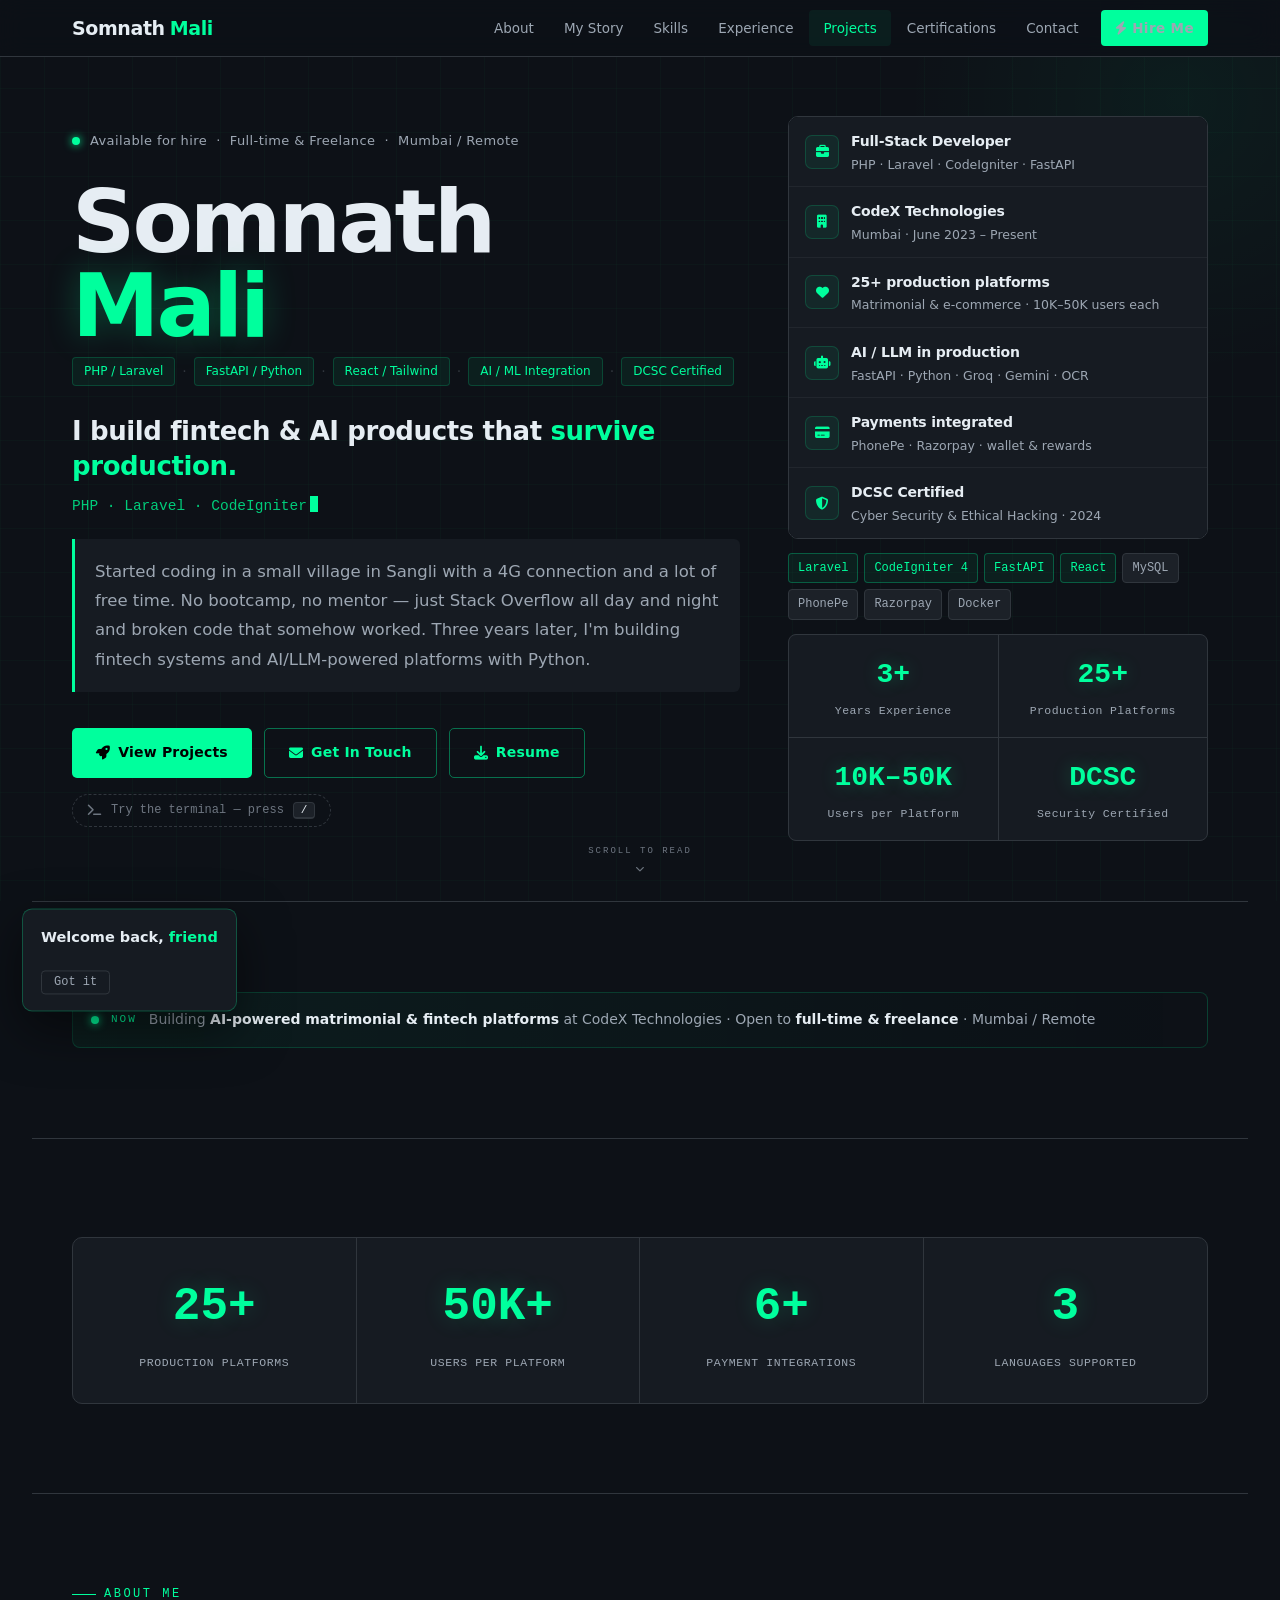
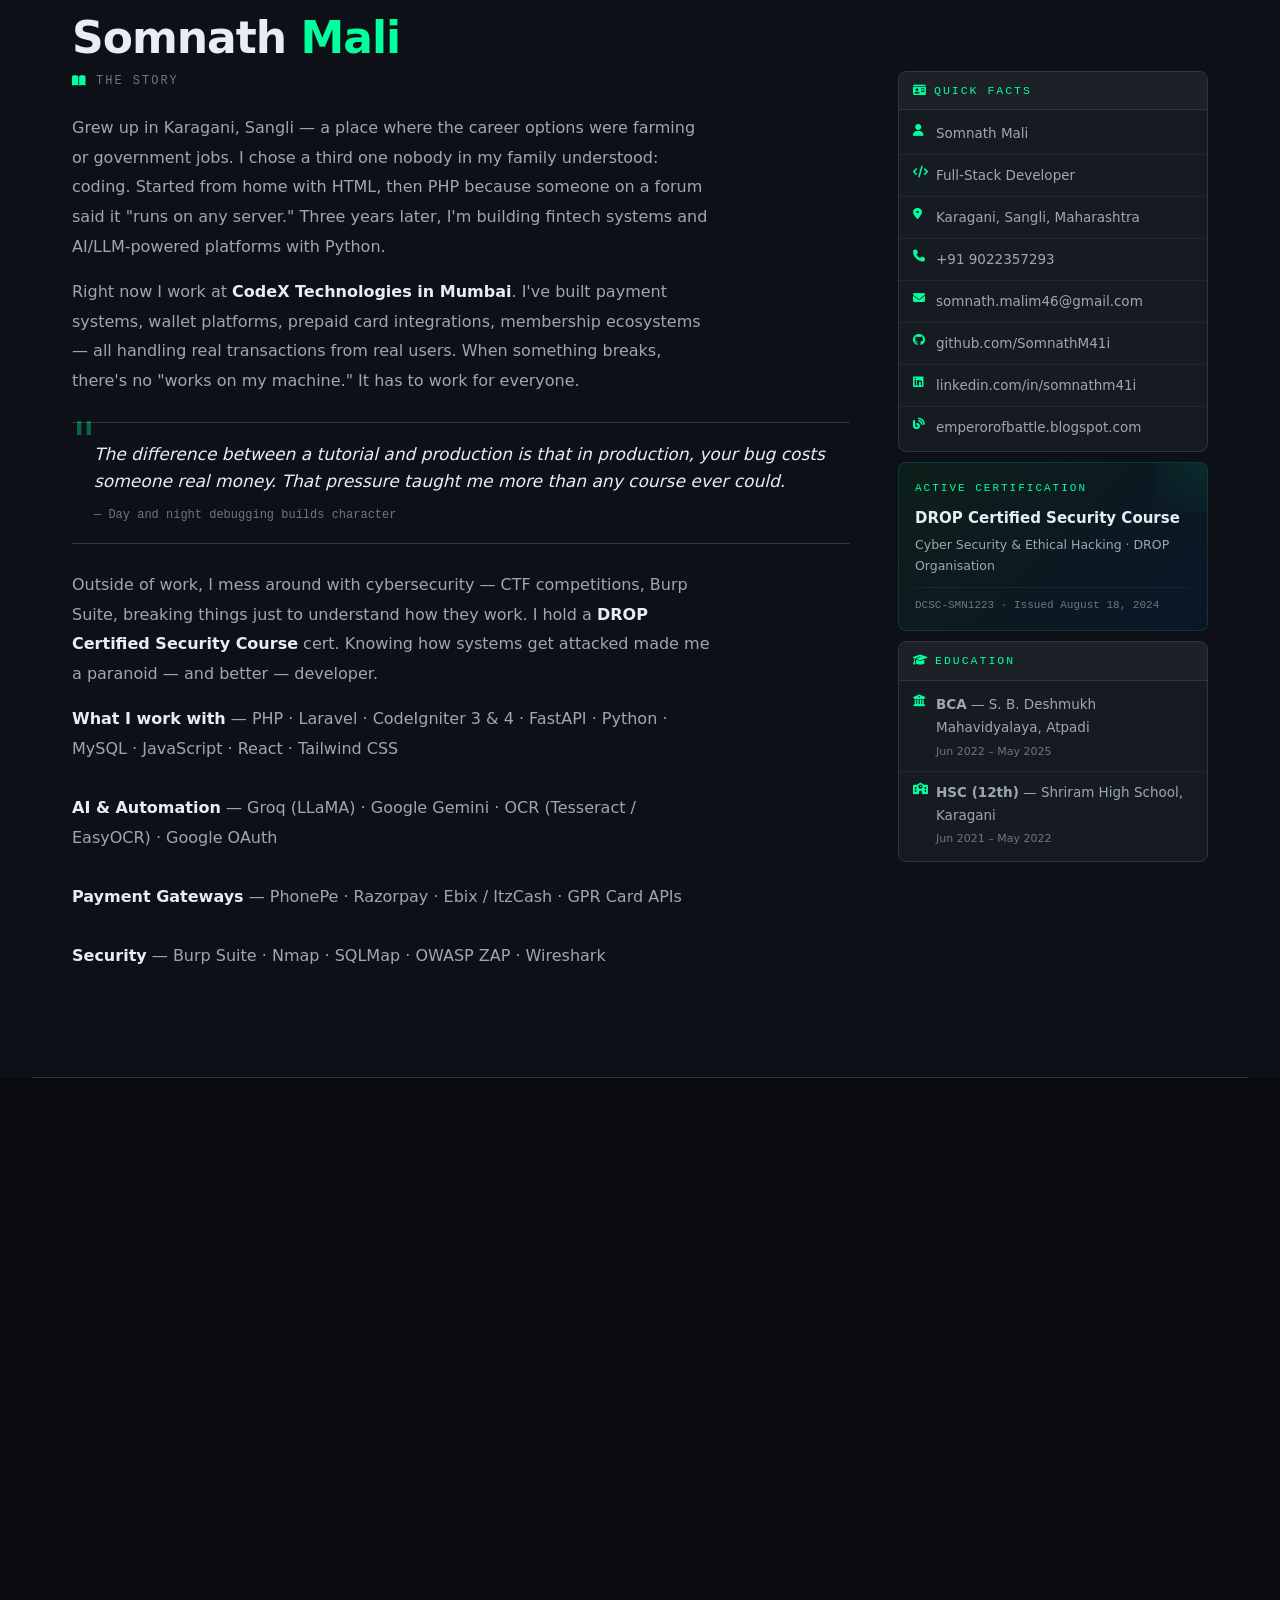
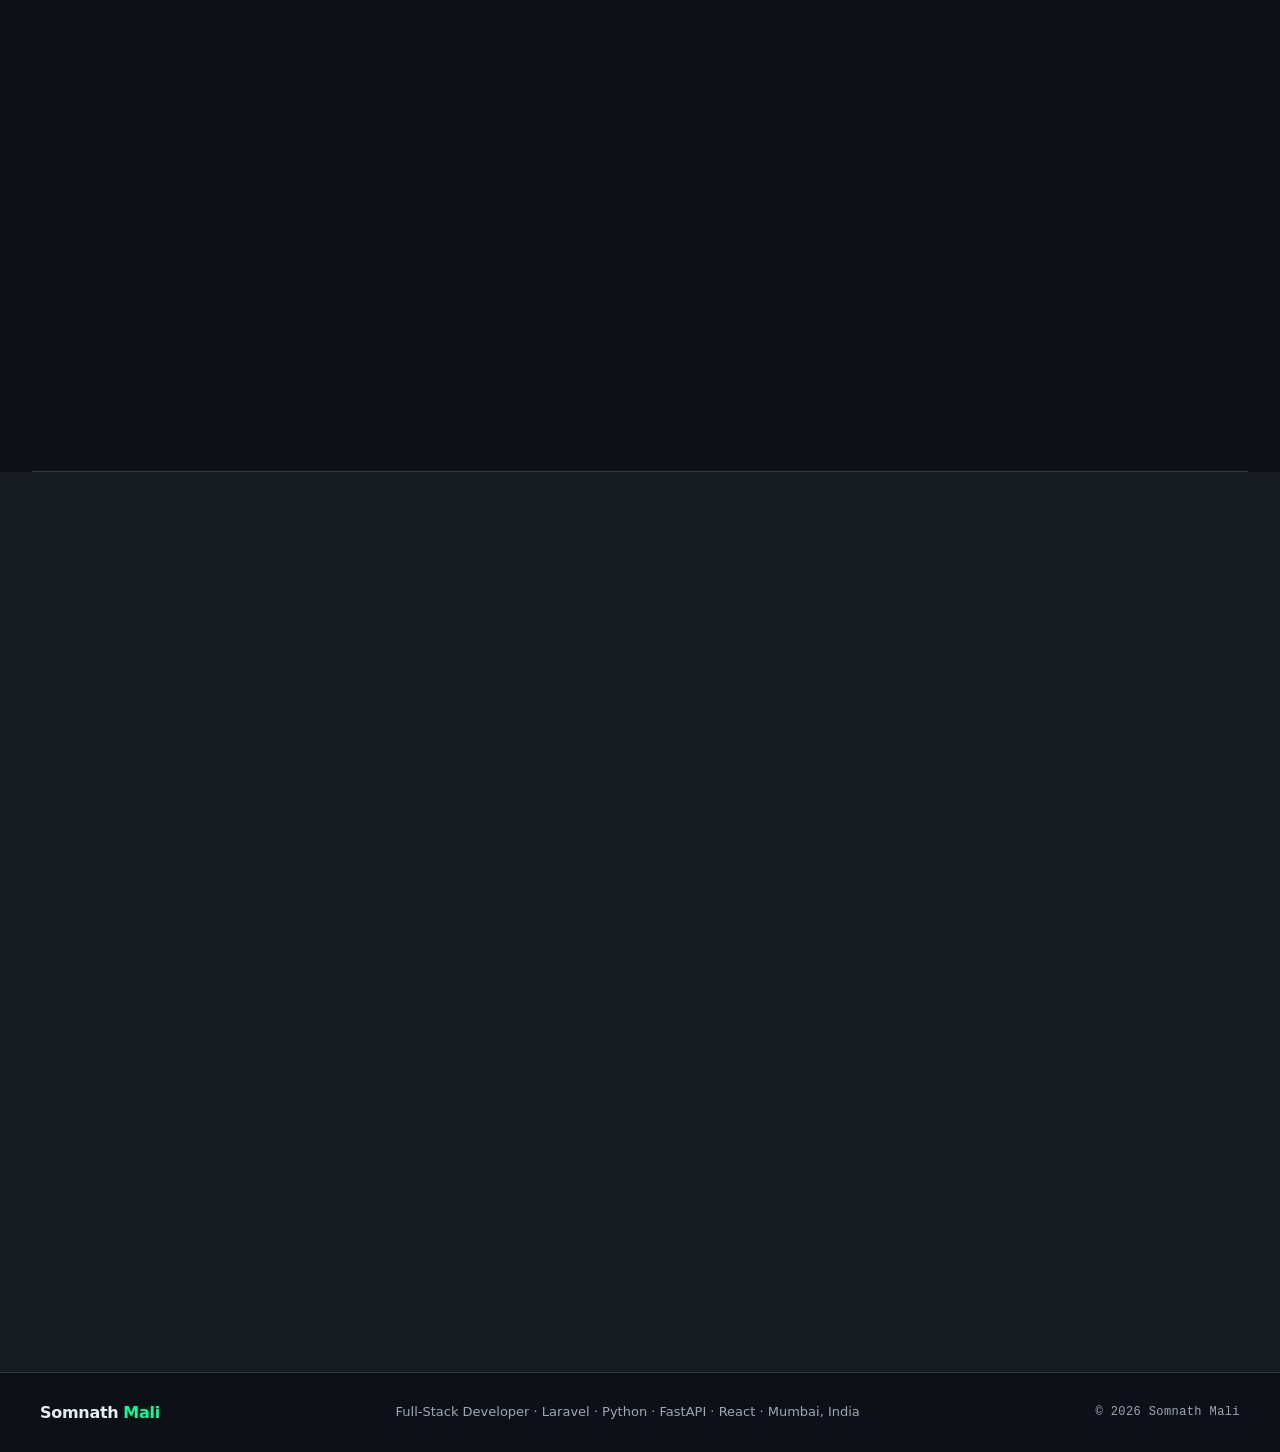
==== commit 37e6b2b5: "fix: correct Gold Loan timeline to 10 weeks; drop dead-end GitHub links on 4 project cards" ====
--- a/index.html
+++ b/index.html
@@ -117,7 +117,7 @@
         <a href="mailto:somnath.malim46@gmail.com" class="social-btn" title="Email" aria-label="Email"><i
             class="fas fa-envelope"></i></a>
       </div>
-      <a class="drawer-resume" href="https://drive.google.com/uc?export=download&id=1_EduZ3cIOUjwapTjxGZnWtc9NSemnKzh"
+      <a class="drawer-resume" href="resume.pdf"
         target="_blank" rel="noopener"><i class="fas fa-file-pdf"></i> Download Resume</a>
       <div class="drawer-loc"><i class="fas fa-map-marker-alt"></i> Mumbai / Remote</div>
     </div>
@@ -156,7 +156,7 @@
         <div class="hero-btns">
           <a href="#projects" class="btn btn-primary"><i class="fas fa-rocket"></i> View Projects</a>
           <a href="#contact" class="btn btn-ghost"><i class="fas fa-envelope"></i> Get In Touch</a>
-          <a href="https://drive.google.com/uc?export=download&id=1_EduZ3cIOUjwapTjxGZnWtc9NSemnKzh" target="_blank"
+          <a href="resume.pdf" target="_blank"
             rel="noopener" class="btn btn-ghost"><i class="fas fa-download"></i> Resume</a>
         </div>
         <button type="button" class="terminal-hint" id="terminalHint" aria-label="Open command terminal"><i
@@ -636,8 +636,6 @@
                 class="project-tag">RBAC</span>
             </div>
             <div class="project-links">
-              <a href="https://github.com/SomnathM41i" target="_blank" class="project-link"><i
-                  class="fab fa-github"></i> GitHub</a>
               <a href="https://lotusbrandbazaar.com/" target="_blank" rel="noopener" class="project-link"><i
                   class="fas fa-external-link-alt"></i> Live</a>
               <button type="button" class="project-link case-btn" data-case="generic"><i class="fas fa-book-open"></i>
@@ -658,15 +656,13 @@
             <p class="project-story">Complete business management web application delivered for a Sangli-based client.
               Features dual-language support (Marathi/English), profit & loss tracking, employee management, and
               automated PDF reports.</p>
-            <div class="project-impact">Dual-language (Marathi/English) · PDF automation · Solo, 8-week delivery</div>
+            <div class="project-impact">Dual-language (Marathi/English) · PDF automation · Solo, 10-week delivery</div>
             <div class="project-tags">
               <span class="project-tag">CodeIgniter 4</span><span class="project-tag">MySQL</span>
               <span class="project-tag">Bootstrap 5</span><span class="project-tag">AJAX</span><span
                 class="project-tag">i18n</span>
             </div>
             <div class="project-links">
-              <a href="https://github.com/SomnathM41i" target="_blank" class="project-link"><i
-                  class="fab fa-github"></i> GitHub</a>
               <button type="button" class="project-link case-btn" data-case="generic"><i class="fas fa-book-open"></i>
                 Case Study</button>
             </div>
@@ -692,8 +688,6 @@
                 class="project-tag">REST API</span>
             </div>
             <div class="project-links">
-              <a href="https://github.com/SomnathM41i" target="_blank" class="project-link"><i
-                  class="fab fa-github"></i> GitHub</a>
               <button type="button" class="project-link case-btn" data-case="generic"><i class="fas fa-book-open"></i>
                 Case Study</button>
             </div>
@@ -745,8 +739,6 @@
               <span class="project-tag">MySQL</span><span class="project-tag">Security-First</span>
             </div>
             <div class="project-links">
-              <a href="https://github.com/SomnathM41i" target="_blank" class="project-link"><i
-                  class="fab fa-github"></i> GitHub</a>
               <button type="button" class="project-link case-btn" data-case="generic"><i class="fas fa-book-open"></i>
                 Case Study</button>
             </div>
@@ -821,7 +813,7 @@
             <a href="mailto:somnath.malim46@gmail.com" class="channel-btn" data-copy="somnath.malim46@gmail.com"
               title="Click to copy"><i class="fas fa-envelope"></i> somnath.malim46@gmail.com</a>
             <a href="tel:+919022357293" class="channel-btn"><i class="fas fa-phone"></i> +91 9022357293</a>
-            <a href="https://drive.google.com/uc?export=download&id=1_EduZ3cIOUjwapTjxGZnWtc9NSemnKzh" target="_blank"
+            <a href="resume.pdf" target="_blank"
               rel="noopener" class="channel-btn"><i class="fas fa-file-pdf"></i> Download Resume</a>
             <span class="channel-btn"><i class="fas fa-map-marker-alt"></i> Karagani, Sangli, Maharashtra</span>
             <a href="https://emperorofbattle.blogspot.com" target="_blank" class="channel-btn"><i
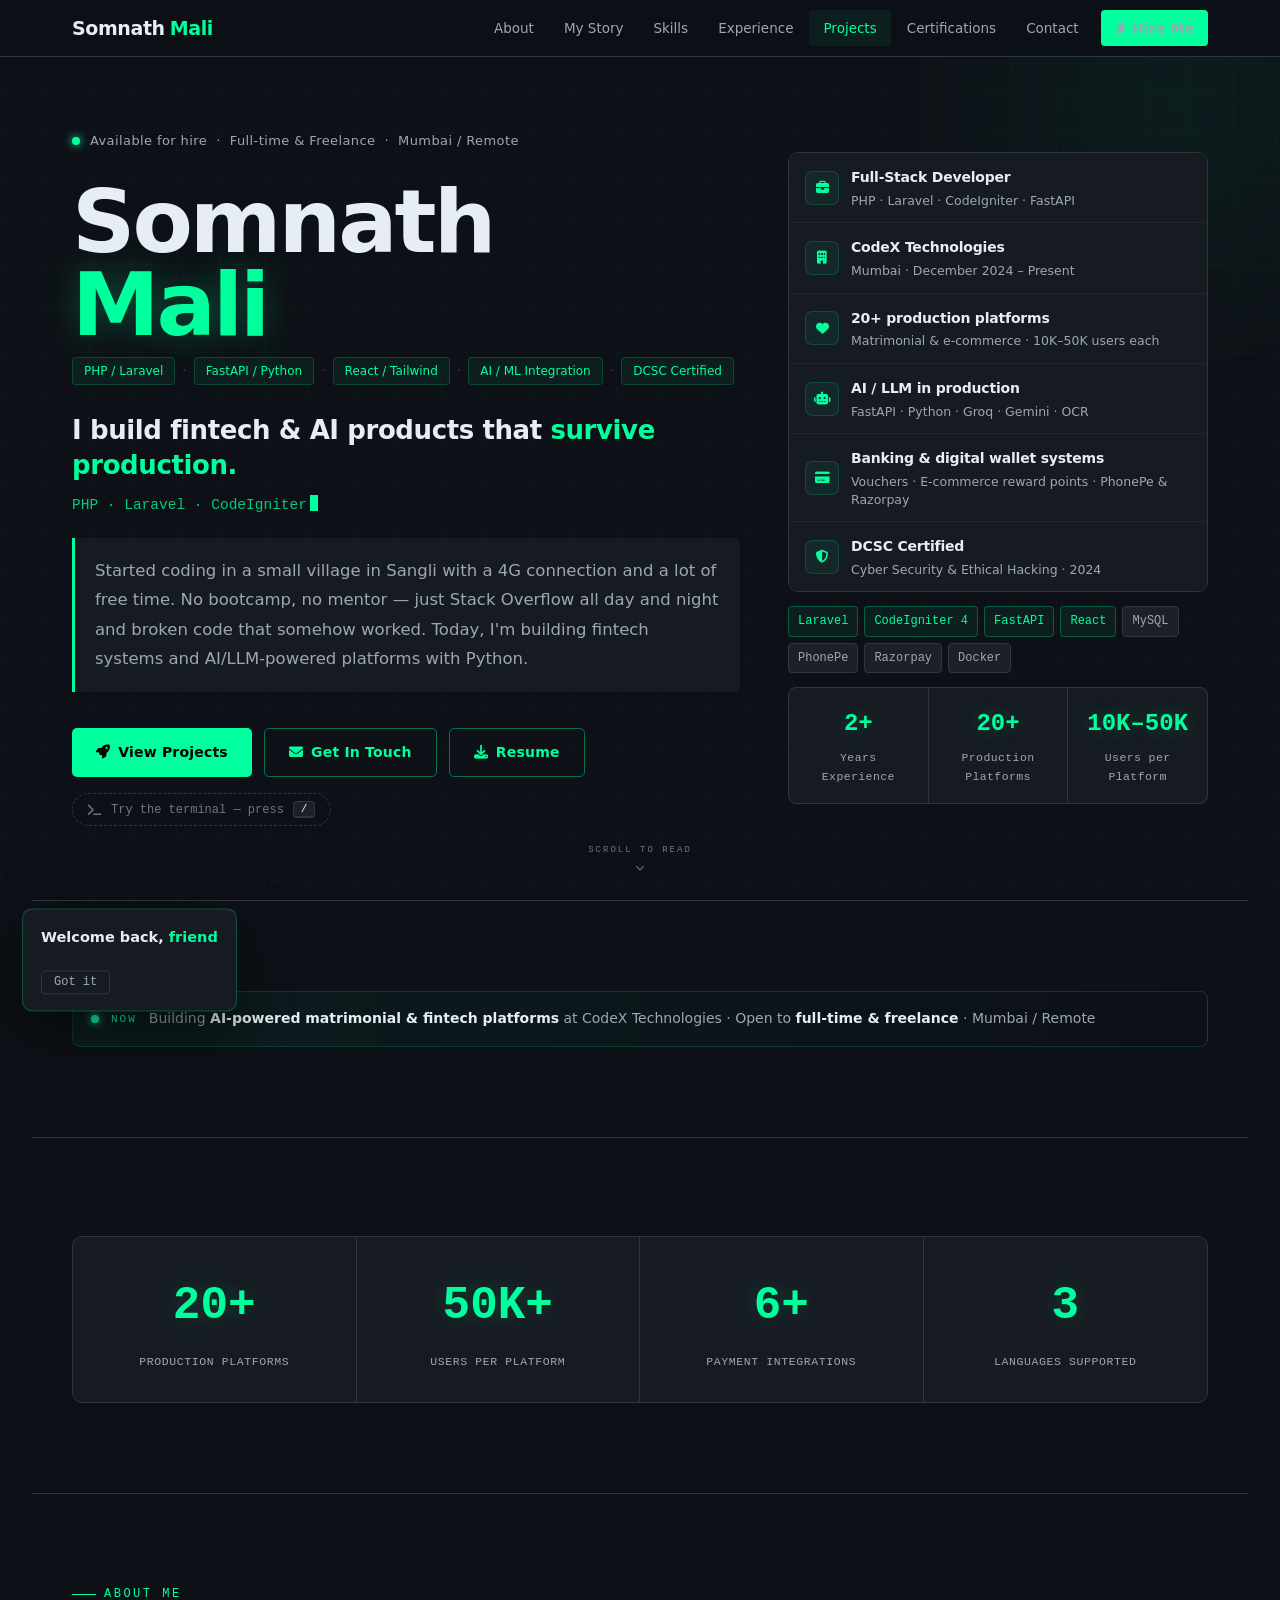
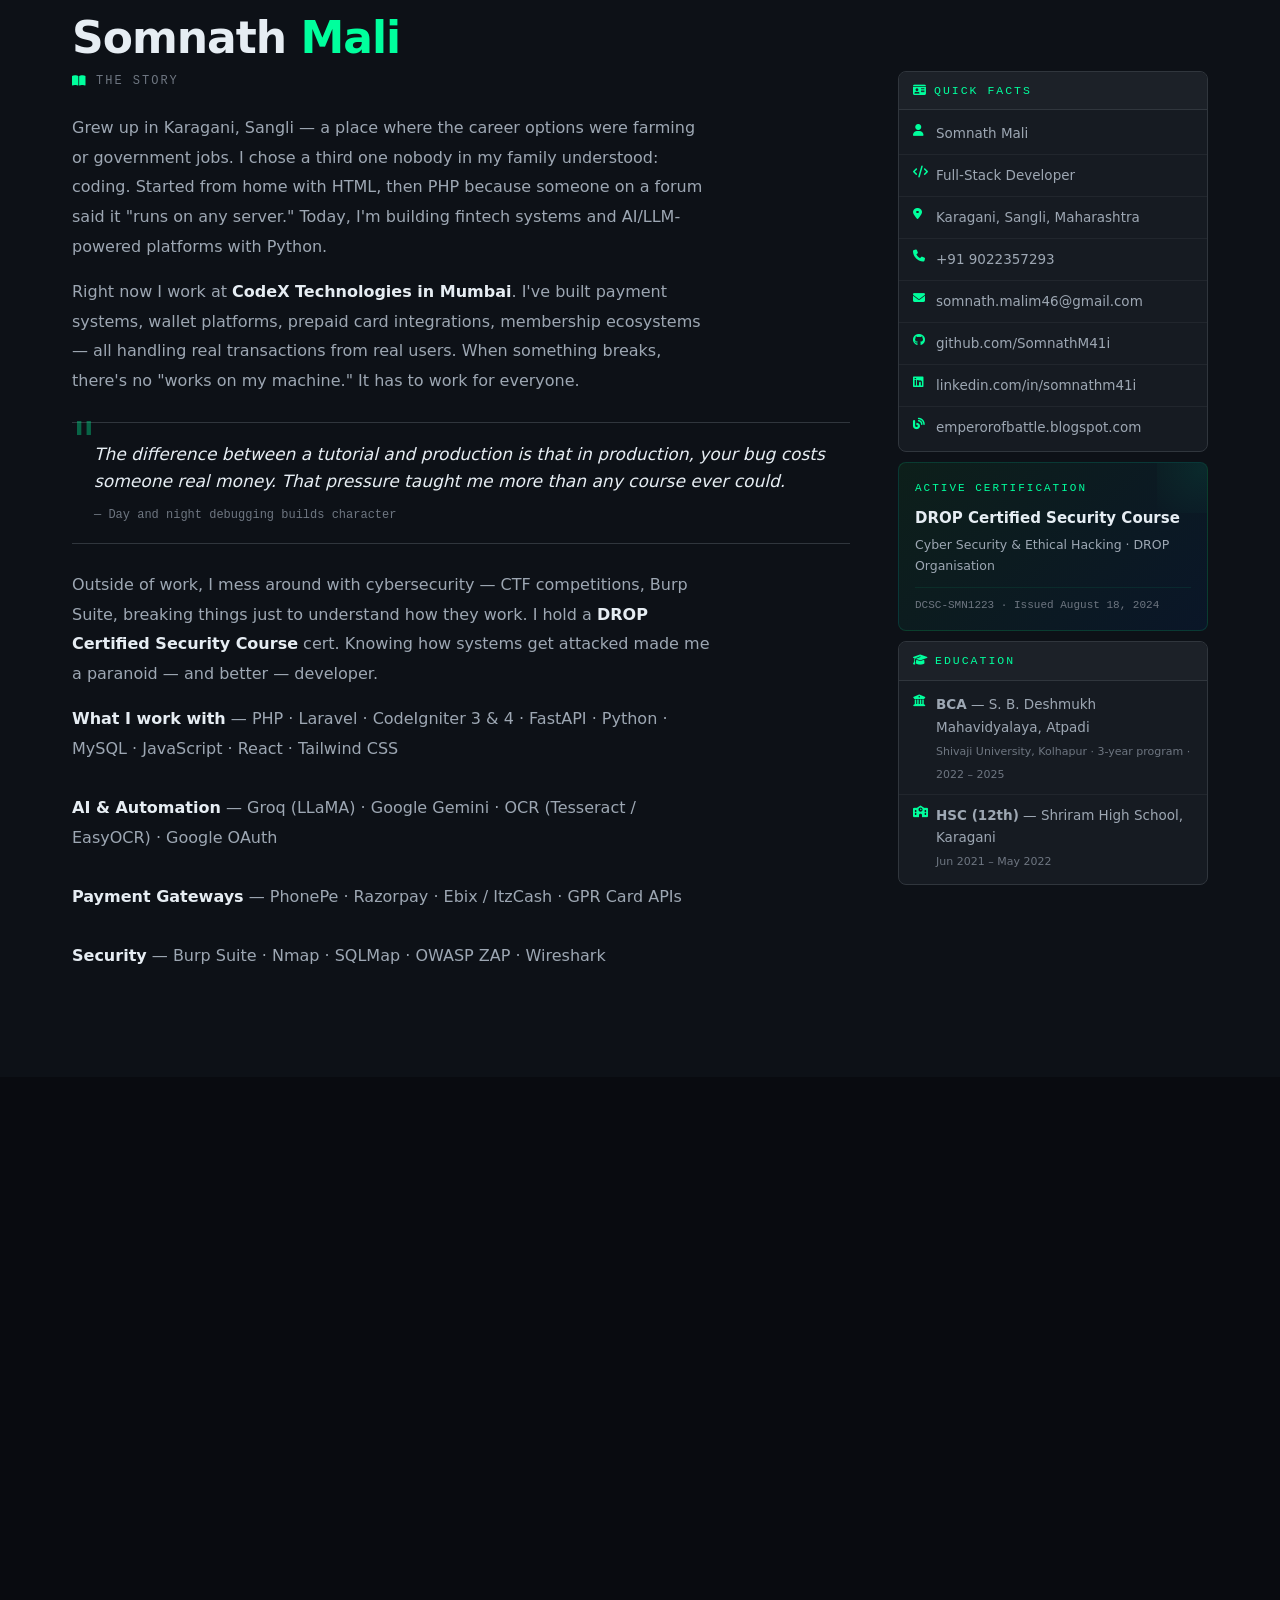
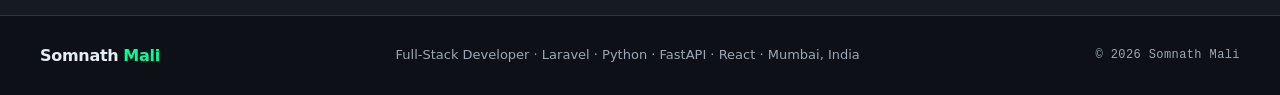
==== commit 23468b1a: "intial commit" ====
--- a/index.html
+++ b/index.html
@@ -150,7 +150,7 @@
         <div class="type-line"><span id="typeText"></span><span class="type-cursor" aria-hidden="true"></span></div>
         <div class="hero-story">
           Started coding in a small village in Sangli with a 4G connection and a lot of free time. No bootcamp, no
-          mentor — just Stack Overflow all day and night and broken code that somehow worked. Three years later, I'm
+          mentor — just Stack Overflow all day and night and broken code that somehow worked. Today, I'm
           building fintech systems and AI/LLM-powered platforms with Python.
         </div>
         <div class="hero-btns">
@@ -171,17 +171,17 @@
                 <div><strong>Full-Stack Developer</strong><span>PHP · Laravel · CodeIgniter · FastAPI</span></div>
               </div>
               <div class="profile-row"><i class="fas fa-building"></i>
-                <div><strong>CodeX Technologies</strong><span>Mumbai · June 2023 – Present</span></div>
+                <div><strong>CodeX Technologies</strong><span>Mumbai · December 2024 – Present</span></div>
               </div>
               <div class="profile-row"><i class="fas fa-heart"></i>
-                <div><strong>25+ production platforms</strong><span>Matrimonial &amp; e-commerce · 10K–50K users
+                <div><strong>20+ production platforms</strong><span>Matrimonial &amp; e-commerce · 10K–50K users
                     each</span></div>
               </div>
               <div class="profile-row"><i class="fas fa-robot"></i>
                 <div><strong>AI / LLM in production</strong><span>FastAPI · Python · Groq · Gemini · OCR</span></div>
               </div>
               <div class="profile-row"><i class="fas fa-credit-card"></i>
-                <div><strong>Payments integrated</strong><span>PhonePe · Razorpay · wallet &amp; rewards</span></div>
+                <div><strong>Banking &amp; digital wallet systems</strong><span>Vouchers · E-commerce reward points · PhonePe &amp; Razorpay</span></div>
               </div>
               <div class="profile-row"><i class="fas fa-shield-alt"></i>
                 <div><strong>DCSC Certified</strong><span>Cyber Security &amp; Ethical Hacking · 2024</span></div>
@@ -195,14 +195,12 @@
               class="skill-tag">Razorpay</span><span class="skill-tag">Docker</span>
           </div>
           <div class="hero-stats">
-            <div class="hero-stat"><span class="hero-stat-num">3+</span><span class="hero-stat-label">Years
+            <div class="hero-stat"><span class="hero-stat-num">2+</span><span class="hero-stat-label">Years
                 Experience</span></div>
-            <div class="hero-stat"><span class="hero-stat-num">25+</span><span class="hero-stat-label">Production
+            <div class="hero-stat"><span class="hero-stat-num">20+</span><span class="hero-stat-label">Production
                 Platforms</span></div>
             <div class="hero-stat"><span class="hero-stat-num">10K–50K</span><span class="hero-stat-label">Users per
                 Platform</span></div>
-            <div class="hero-stat"><span class="hero-stat-num">DCSC</span><span class="hero-stat-label">Security
-                Certified</span></div>
           </div>
         </div>
       </div>
@@ -227,7 +225,7 @@
     <div class="section-wrap">
       <div class="stats-band reveal">
         <div class="stat-cell">
-          <div class="stat-num" data-count="25" data-suffix="+">0</div>
+          <div class="stat-num" data-count="20" data-suffix="+">0</div>
           <div class="stat-label">Production Platforms</div>
         </div>
         <div class="stat-cell">
@@ -257,7 +255,7 @@
           <div class="about-chapter-label reveal"><i class="fas fa-book-open"></i> The Story</div>
           <p class="story-para reveal d1">Grew up in Karagani, Sangli — a place where the career options were farming or
             government jobs. I chose a third one nobody in my family understood: coding. Started from home with HTML,
-            then PHP because someone on a forum said it "runs on any server." Three years later, I'm building fintech
+            then PHP because someone on a forum said it "runs on any server." Today, I'm building fintech
             systems and AI/LLM-powered platforms with Python.</p>
           <p class="story-para reveal d1">Right now I work at <strong>CodeX Technologies in Mumbai</strong>. I've built
             payment systems, wallet platforms, prepaid card integrations, membership ecosystems — all handling real
@@ -308,7 +306,7 @@
             <div class="info-card-head"><i class="fas fa-graduation-cap"></i> Education</div>
             <div class="info-rows">
               <div class="info-row"><i class="fas fa-university"></i><span><strong>BCA</strong> — S. B. Deshmukh
-                  Mahavidyalaya, Atpadi<br><small class="info-date">Jun 2022 – May 2025</small></span></div>
+                  Mahavidyalaya, Atpadi<br><small class="info-date">Shivaji University, Kolhapur · 3-year program · 2022 – 2025</small></span></div>
               <div class="info-row"><i class="fas fa-school"></i><span><strong>HSC (12th)</strong> — Shriram High
                   School, Karagani<br><small class="info-date">Jun 2021 – May 2022</small></span></div>
             </div>
@@ -469,13 +467,13 @@
     <div class="section-wrap">
       <div class="section-tag">Experience</div>
       <h2 class="section-title reveal">Professional <span class="accent">Experience</span></h2>
-      <p class="section-desc reveal d1">Three years, a lot of caffeine, and more bugs than I'd like to admit.</p>
+      <p class="section-desc reveal d1">Over two years, a lot of caffeine, and more bugs than I'd like to admit.</p>
 
       <div class="exp-timeline">
         <div class="exp-entry reveal">
           <div class="exp-meta">
             <span class="exp-badge current">Current</span>
-            <span class="exp-date">June 2023 – Present</span>
+            <span class="exp-date">December 2024 – Present</span>
           </div>
           <div class="exp-title">Full Stack Developer</div>
           <div class="exp-company"><i class="fas fa-building"></i> CodeX Technologies, Mumbai</div>
@@ -490,7 +488,7 @@
             <div class="exp-item"><span class="arrow">›</span><span>Built role-based admin and super admin system for
                 <strong>Lotus Brand Bazaar</strong>, improving access control and operational security for a
                 high-traffic e-commerce platform</span></div>
-            <div class="exp-item"><span class="arrow">›</span><span>Contributed to full-stack development of <strong>25
+            <div class="exp-item"><span class="arrow">›</span><span>Contributed to full-stack development of <strong>20+
                   matrimonial platforms in Maharashtra</strong> — each serving 10K to 50K users. End-to-end ownership
                 from API design, database architecture, backend, frontend, CRM, and CMS.</span></div>
             <div class="exp-item"><span class="arrow">›</span><span>Built and open-sourced
@@ -540,6 +538,19 @@
               class="stack-chip">CSRF</span>
           </div>
         </div>
+
+        <div class="exp-entry past reveal d2">
+          <div class="exp-meta">
+            <span class="exp-badge intern">Internship</span>
+            <span class="exp-date">June 2024 – December 2024</span>
+          </div>
+          <div class="exp-title">Full Stack Developer Intern</div>
+          <div class="exp-company"><i class="fas fa-building"></i> CodeX Technologies · Remote</div>
+          <div class="exp-items">
+            <div class="exp-item"><span class="arrow">›</span><span>Six-month internship, followed directly by a
+                full-time role at CodeX Technologies</span></div>
+          </div>
+        </div>
       </div>
     </div>
   </section>
@@ -549,28 +560,25 @@
   <section id="testimonials">
     <div class="section-wrap">
       <div class="section-tag">What People Say</div>
-      <h2 class="section-title reveal">Client &amp; <span class="accent">Colleague Notes</span></h2>
+      <h2 class="section-title reveal">Client <span class="accent">Notes</span></h2>
       <p class="section-desc reveal d1">I don't collect reviews — these are just things people said after we shipped.
       </p>
       <div class="testimonial-grid">
         <div class="testimonial-card reveal">
-          <p class="testimonial-quote">"Somnath delivered our gold loan management system in under 10 weeks —
-            dual-language, PDF reports, everything we asked for. He handled the whole thing solo and kept us updated at
-            every step."</p>
-          <div class="testimonial-who">Business Owner</div>
-          <div class="testimonial-role">Gold Loan Client · Sangli</div>
+          <p class="testimonial-quote">"Somnath understood what our business needed before writing a single line of code.
+            He built our website from scratch, explained every step in simple terms, and whenever we asked for a change,
+            it was done quickly. Today we share our website with customers with confidence."</p>
+          <div class="testimonial-who">Yogesh Kale</div>
+          <div class="testimonial-role">Owner · <a href="https://garududyogsamuh.com/" target="_blank"
+              rel="noopener">Garud Udyog Samuh</a>, Hyderabad</div>
         </div>
         <div class="testimonial-card reveal d1">
-          <p class="testimonial-quote">"Payment integrations are the scariest part of any product. He wired PhonePe and
-            Razorpay with proper webhook reconciliation and it just worked — no midnight calls."</p>
-          <div class="testimonial-who">Tech Lead</div>
-          <div class="testimonial-role">CodeX Technologies · Mumbai</div>
-        </div>
-        <div class="testimonial-card reveal d2">
-          <p class="testimonial-quote">"Rare to find a developer who understands both backend scale and security. He
-            thinks like an attacker when he codes — that's exactly who you want on a fintech product."</p>
-          <div class="testimonial-who">Engineering Manager</div>
-          <div class="testimonial-role">Fintech Team · Remote</div>
+          <p class="testimonial-quote">"We wanted a website that shows our construction work properly, and that is
+            exactly what we got. Customers now look at our projects online before they call us. Somnath was easy to
+            work with, kept us updated, and delivered what he promised."</p>
+          <div class="testimonial-who">Bharat Bandgar</div>
+          <div class="testimonial-role">Owner · <a href="https://bandgarconstruction.com/" target="_blank"
+              rel="noopener">Bandgar Construction</a>, Karagani</div>
         </div>
       </div>
     </div>
@@ -678,10 +686,10 @@
           </div>
           <div class="project-body">
             <div class="project-name">Matrimonial Platform Suite</div>
-            <p class="project-story">Contributed to frontend and backend development for <strong>25 matrimonial
+            <p class="project-story">Contributed to frontend and backend development for <strong>20+ matrimonial
                 platforms</strong> in Maharashtra — each serving 10K to 50K users. Handled end-to-end development from
               API design, database architecture, backend, frontend, CRM, and CMS.</p>
-            <div class="project-impact">25 live platforms · Razorpay integrated · 10K–50K users per platform</div>
+            <div class="project-impact">20+ live platforms · Razorpay integrated · 10K–50K users per platform</div>
             <div class="project-tags">
               <span class="project-tag">Laravel</span><span class="project-tag">React</span>
               <span class="project-tag">MySQL</span><span class="project-tag">Razorpay</span><span
@@ -768,11 +776,11 @@
         <div class="cert-block reveal d1">
           <div class="cert-icon-wrap"><i class="fas fa-graduation-cap"></i></div>
           <div class="cert-name">Bachelor of Computer Applications</div>
-          <div class="cert-issuer">Shrimant Babasaheb Deshmukh Mahavidyalaya · Atpadi</div>
+          <div class="cert-issuer">Shrimant Babasaheb Deshmukh Mahavidyalaya, Atpadi · Shivaji University, Kolhapur</div>
           <p class="cert-story">Comprehensive education in computer science fundamentals, programming, database
             management, and software engineering. Strong foundation in algorithms, data structures, and web
             technologies.</p>
-          <div class="cert-id">BCA · June 2022 – May 2025 · Atpadi, Maharashtra</div>
+          <div class="cert-id">BCA · 3-year program · 2022 – 2025 · Atpadi, Maharashtra</div>
         </div>
       </div>
     </div>
--- a/css/style.css
+++ b/css/style.css
@@ -91,10 +91,10 @@
 .btn-primary:hover{background:#fff;color:#000;box-shadow:0 0 22px rgba(0,255,157,.4)}
 .btn-ghost{background:transparent;color:var(--green);border:1px solid rgba(0,255,157,.4)}
 .btn-ghost:hover{background:var(--green-soft);border-color:var(--green);color:var(--green)}
-.hero-stats{display:grid;grid-template-columns:repeat(2,1fr);gap:1px;background:var(--border);border:1px solid var(--border);border-radius:8px;overflow:hidden;margin-top:14px}
+.hero-stats{display:grid;grid-template-columns:repeat(3,1fr);gap:1px;background:var(--border);border:1px solid var(--border);border-radius:8px;overflow:hidden;margin-top:14px}
 .hero-stat{background:var(--bg2);padding:16px;text-align:center;transition:background .2s}
 .hero-stat:hover{background:var(--bg3)}
-.hero-stat-num{display:block;font-size:28px;font-weight:800;color:var(--green);font-family:var(--font-mono);text-shadow:0 0 18px rgba(0,255,157,.25)}
+.hero-stat-num{display:block;white-space:nowrap;font-size:24px;font-weight:800;color:var(--green);font-family:var(--font-mono);text-shadow:0 0 18px rgba(0,255,157,.25)}
 .hero-stat-label{display:block;font-size:11.5px;color:var(--text-muted);font-family:var(--font-mono);margin-top:3px;letter-spacing:.4px}
 .scroll-cue{position:absolute;bottom:28px;left:50%;transform:translateX(-50%);display:flex;flex-direction:column;align-items:center;gap:5px;font-family:var(--font-mono);font-size:9px;letter-spacing:2px;color:var(--text-dim);text-transform:uppercase;animation:scue 2.5s ease-in-out infinite}
 @keyframes scue{0%,100%{transform:translateX(-50%) translateY(0)}50%{transform:translateX(-50%) translateY(8px)}}
@@ -149,6 +149,7 @@
 .exp-badge{font-family:var(--font-mono);font-size:11px;padding:3px 10px;border-radius:4px;letter-spacing:.4px}
 .exp-badge.current{background:rgba(0,255,157,.1);border:1px solid rgba(0,255,157,.3);color:var(--green)}
 .exp-badge.freelance{background:rgba(227,179,65,.1);border:1px solid rgba(227,179,65,.3);color:var(--yellow)}
+.exp-badge.intern{background:var(--bg2);border:1px solid var(--border);color:var(--text-muted)}
 .exp-date{font-family:var(--font-mono);font-size:12px;color:var(--text-muted)}
 .exp-title{font-size:22px;font-weight:700;color:var(--text);letter-spacing:-.3px;margin-bottom:4px}
 .exp-company{font-size:14px;color:var(--green);font-family:var(--font-mono);margin-bottom:16px;display:flex;align-items:center;gap:6px}
@@ -287,7 +288,7 @@
 .stat-label{font-size:11.5px;color:var(--text-muted);font-family:var(--font-mono);letter-spacing:.6px;margin-top:7px;text-transform:uppercase}
 
 /* Testimonials */
-.testimonial-grid{display:grid;grid-template-columns:repeat(3,1fr);gap:14px}
+.testimonial-grid{display:grid;grid-template-columns:repeat(2,1fr);gap:14px}
 .testimonial-card{background:var(--bg2);border:1px solid var(--border);border-radius:8px;padding:22px;position:relative;overflow:hidden;transition:border-color .2s}
 .testimonial-card:hover{border-color:rgba(0,255,157,.3)}
 .testimonial-card::before{content:'\201C';position:absolute;top:2px;right:16px;font-size:64px;color:var(--green);opacity:.16;font-family:Georgia,serif;line-height:1}
--- a/css/responsive.css
+++ b/css/responsive.css
@@ -54,7 +54,7 @@
 @media(max-width:580px){
   .hero-grid{padding:24px 16px;gap:24px}
   .nav-inner{padding:0 20px}
-  .hero-stats{grid-template-columns:repeat(2,1fr)}
+  .hero-stats{grid-template-columns:repeat(3,1fr)}
   .hero-stat{padding:12px}
   .hero-stat-num{font-size:24px}
   .hero-story{font-size:15px;padding:14px 16px}
